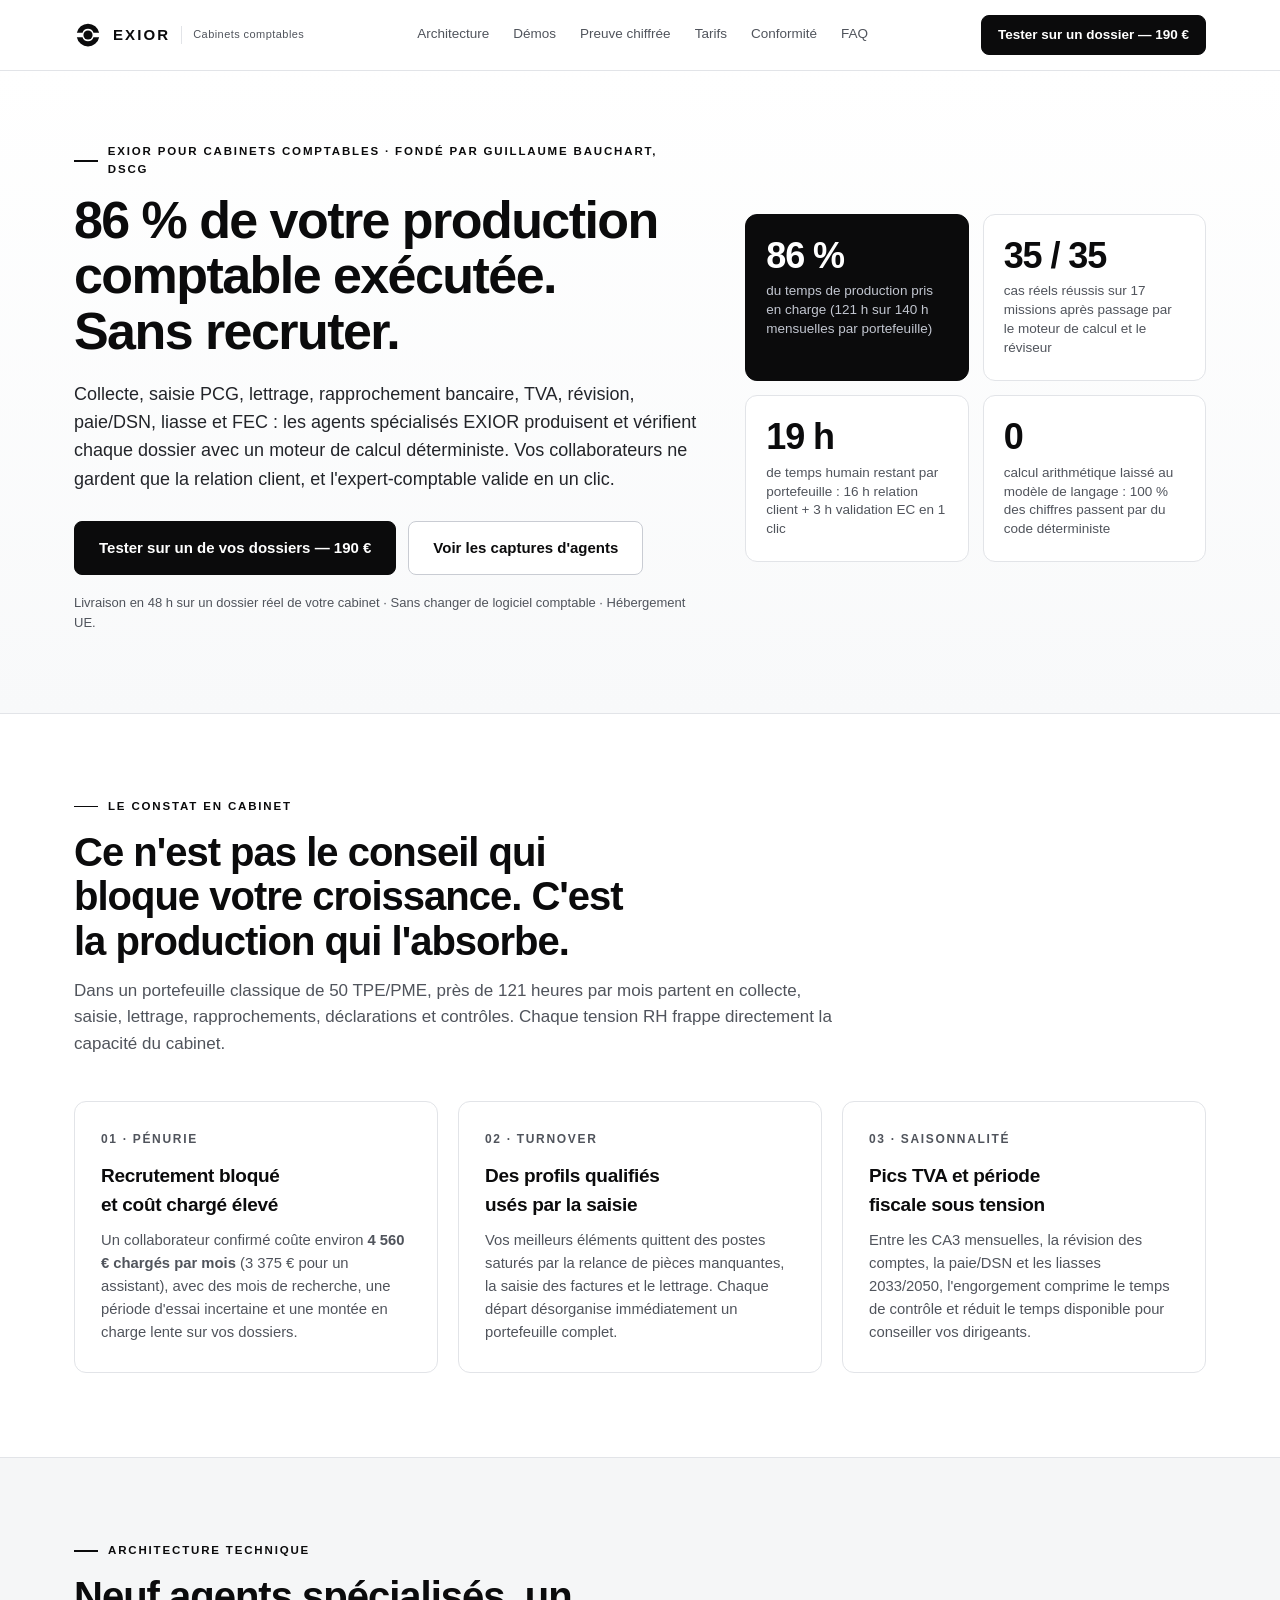
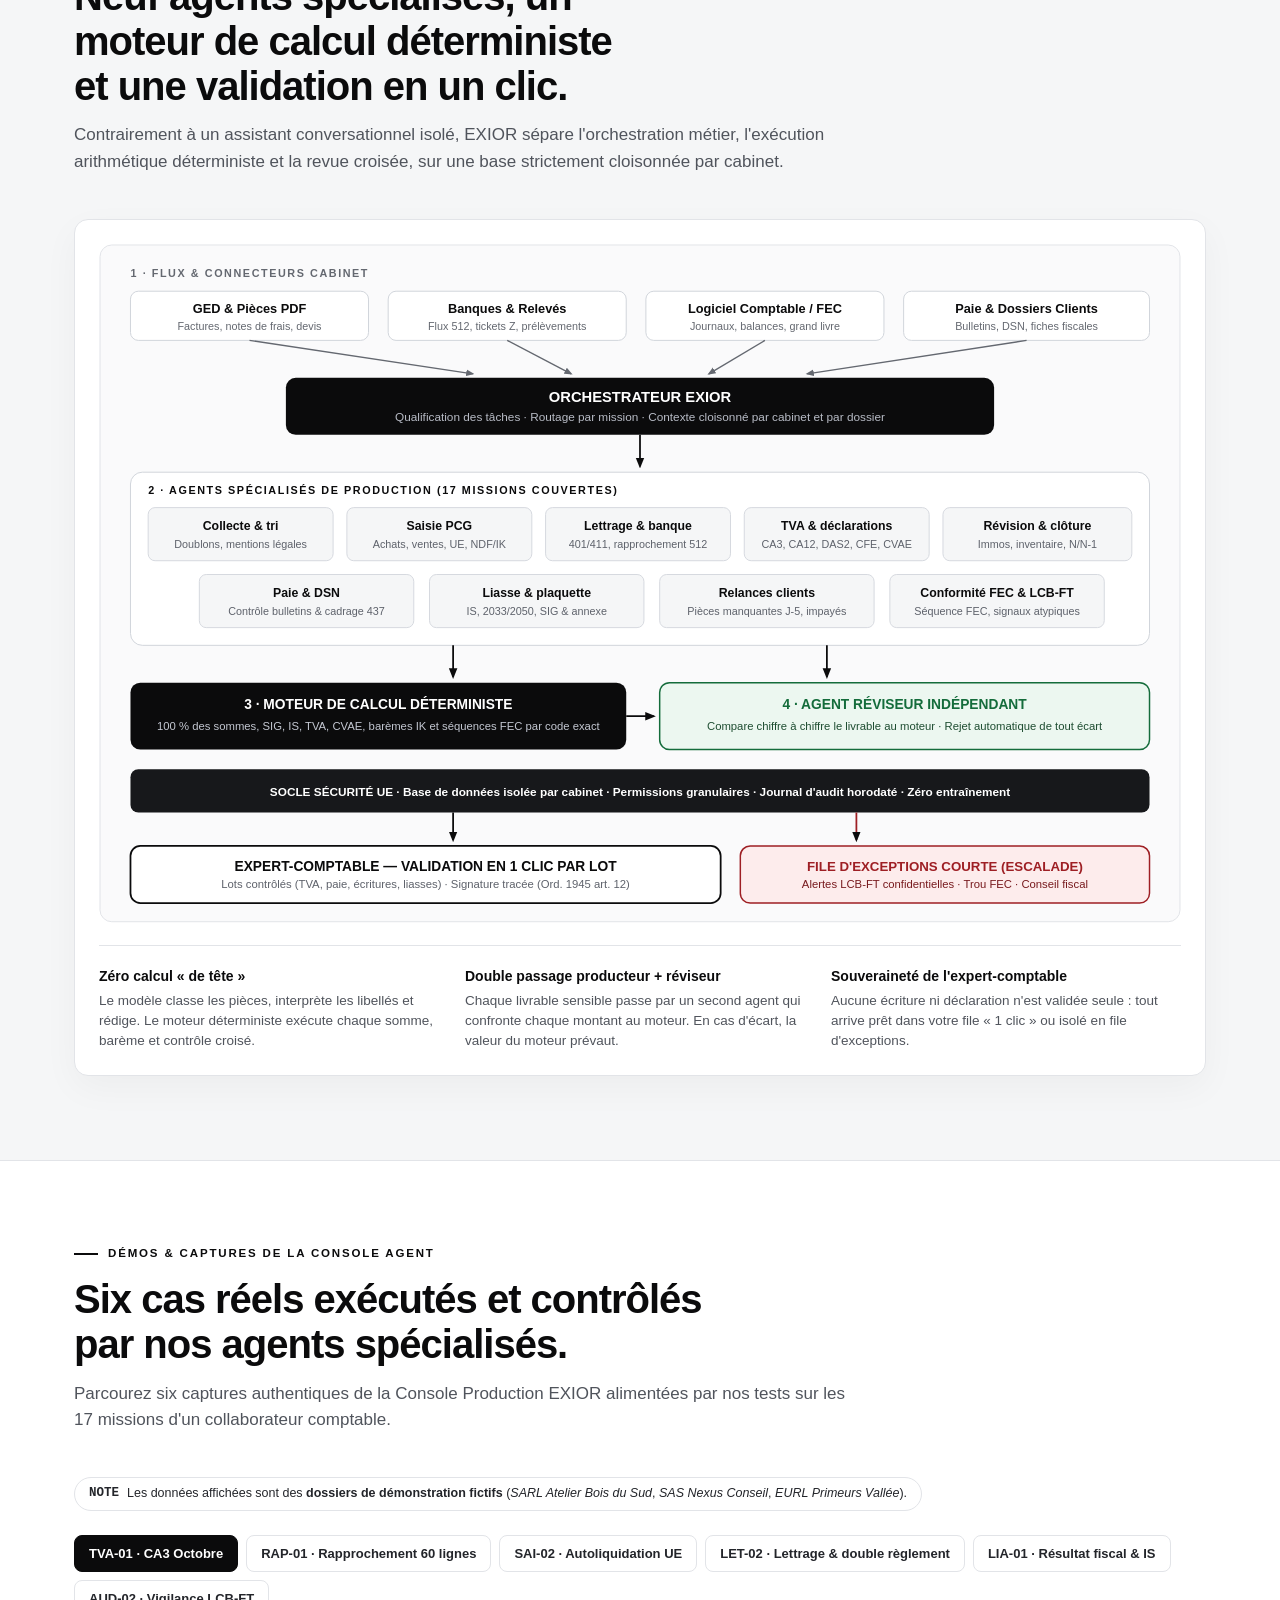
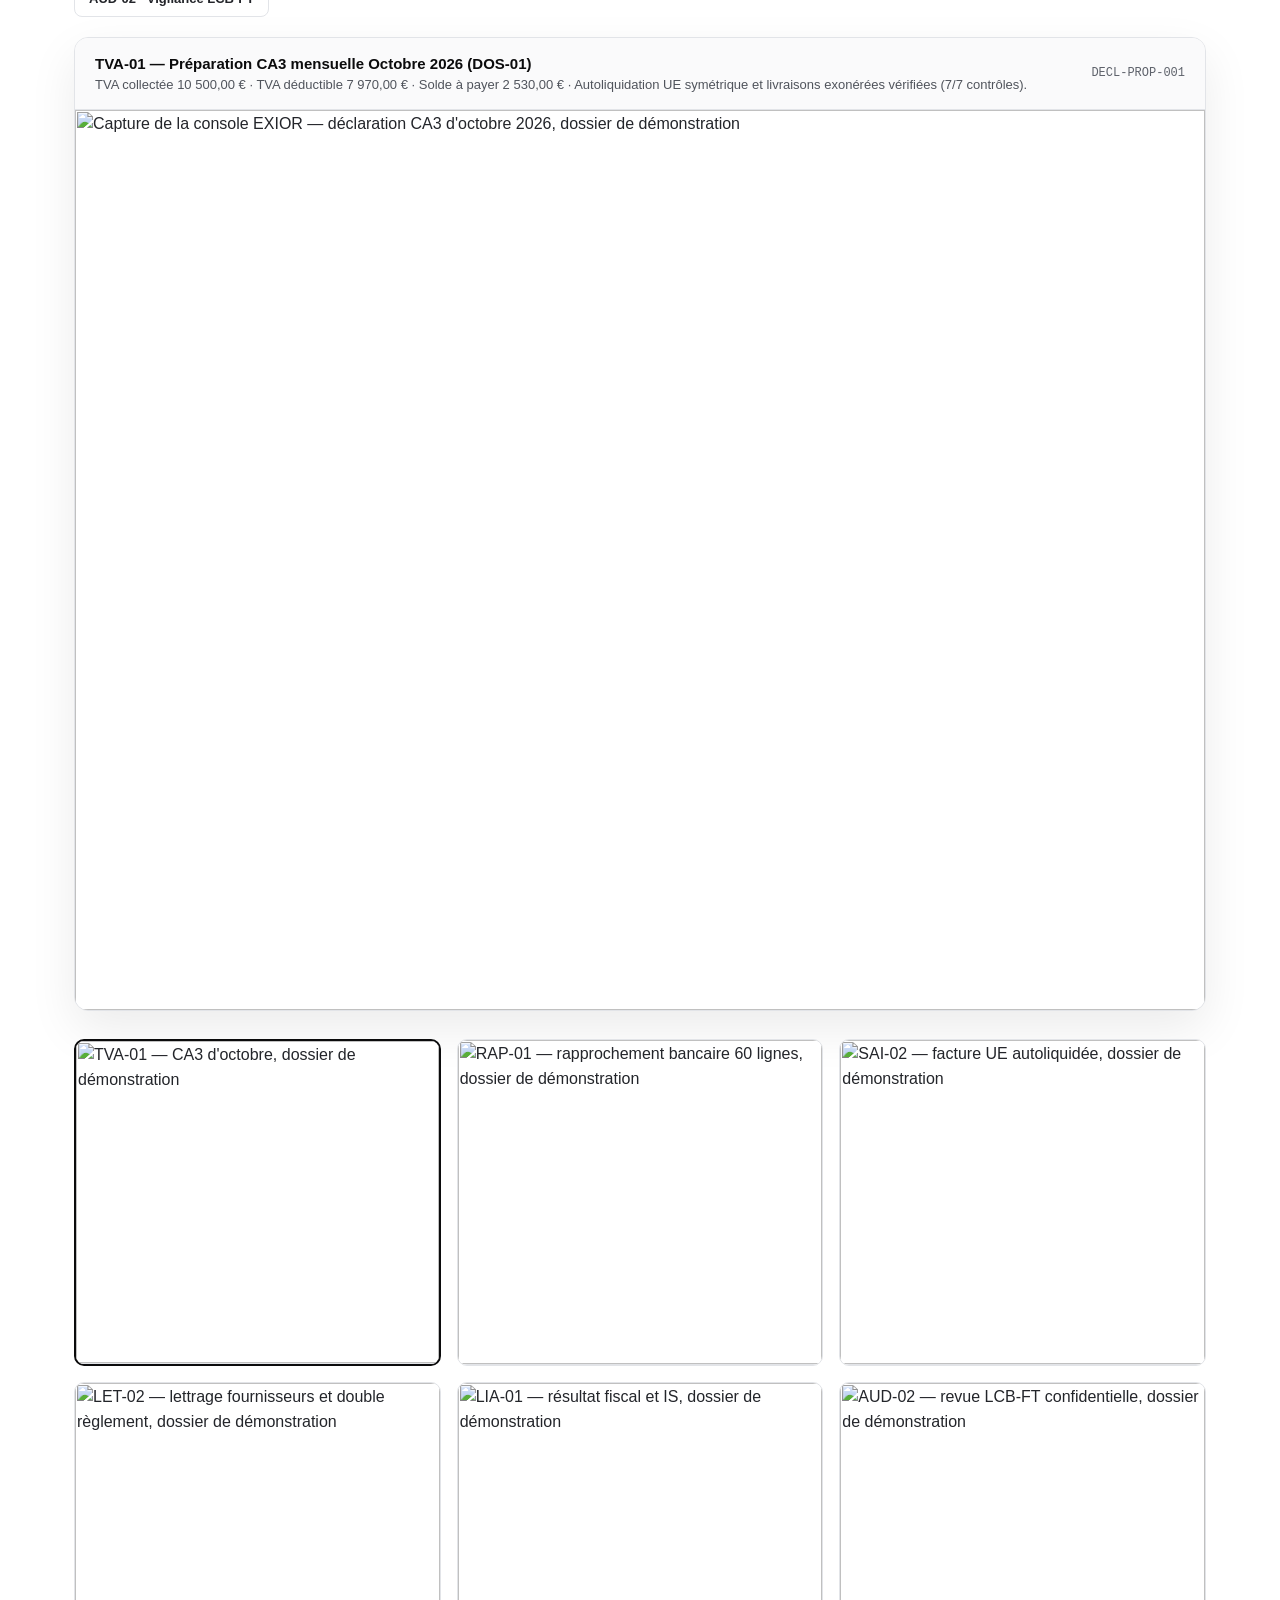
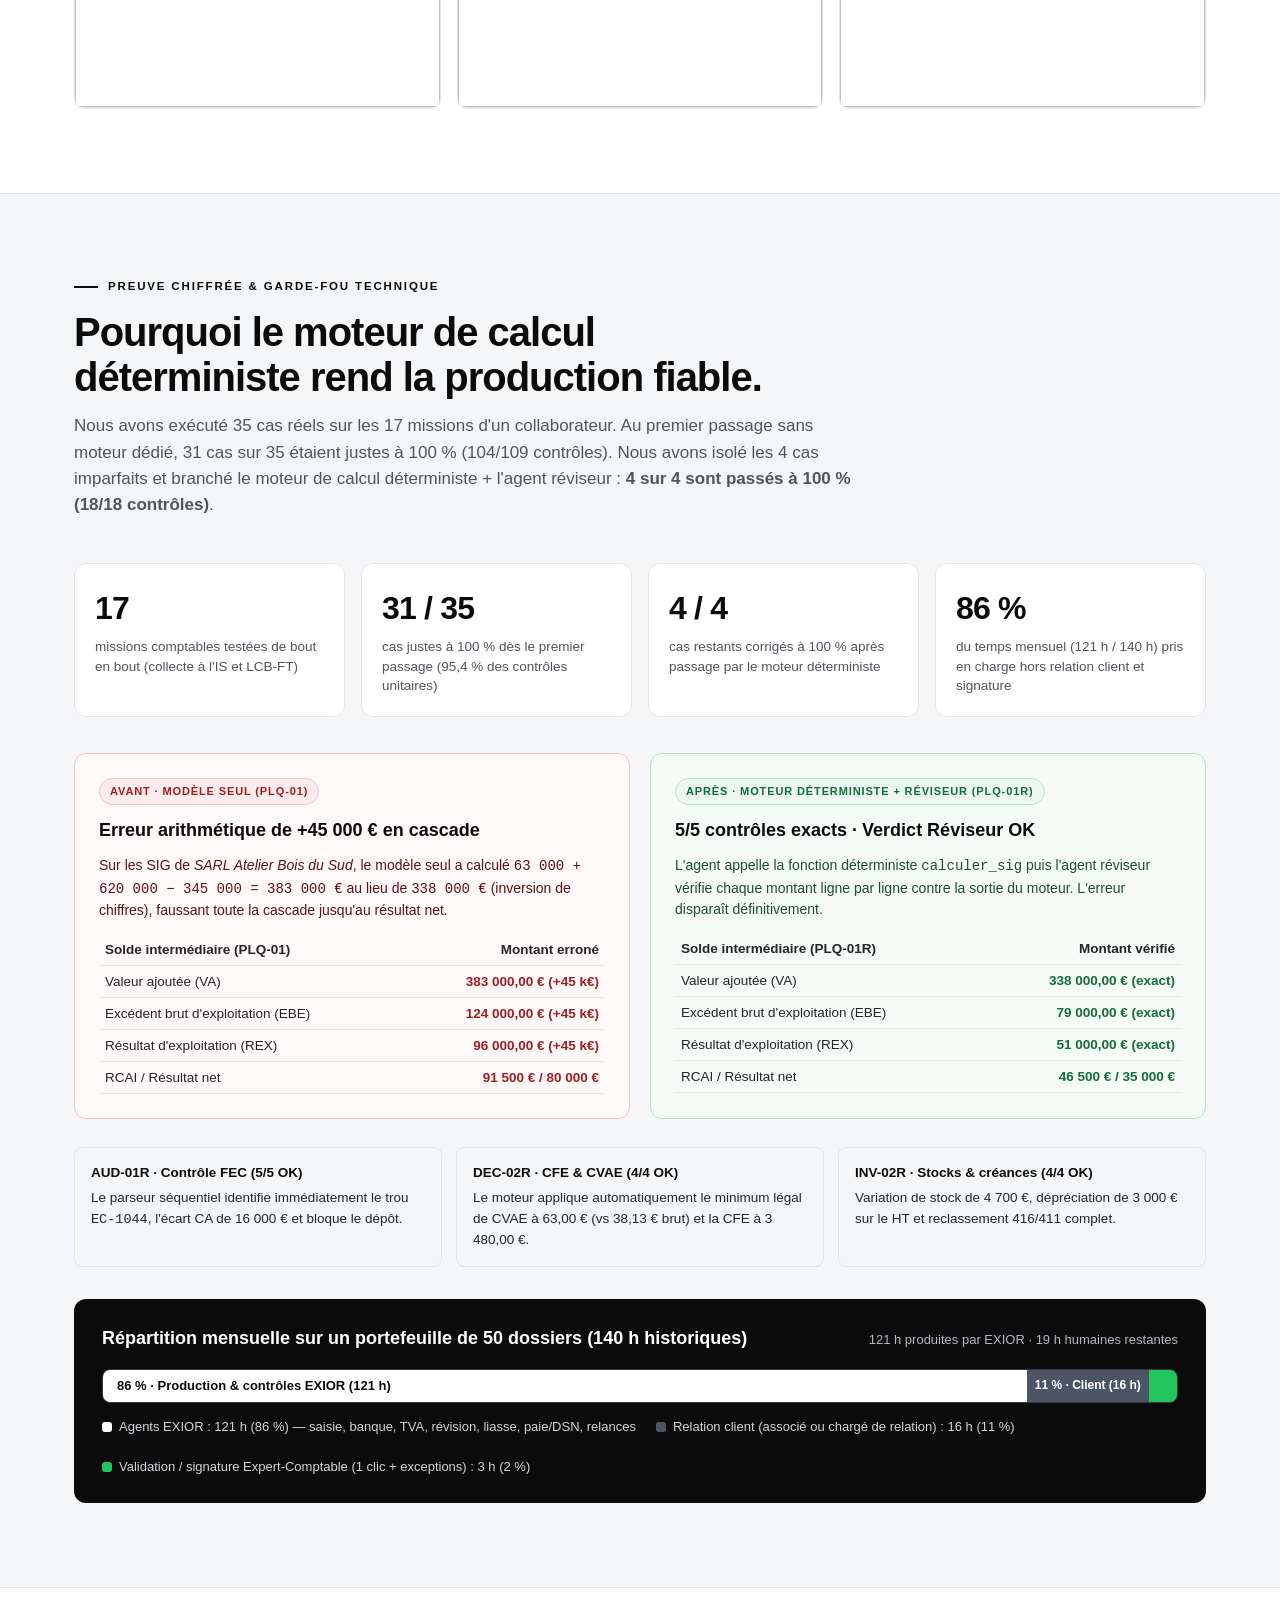
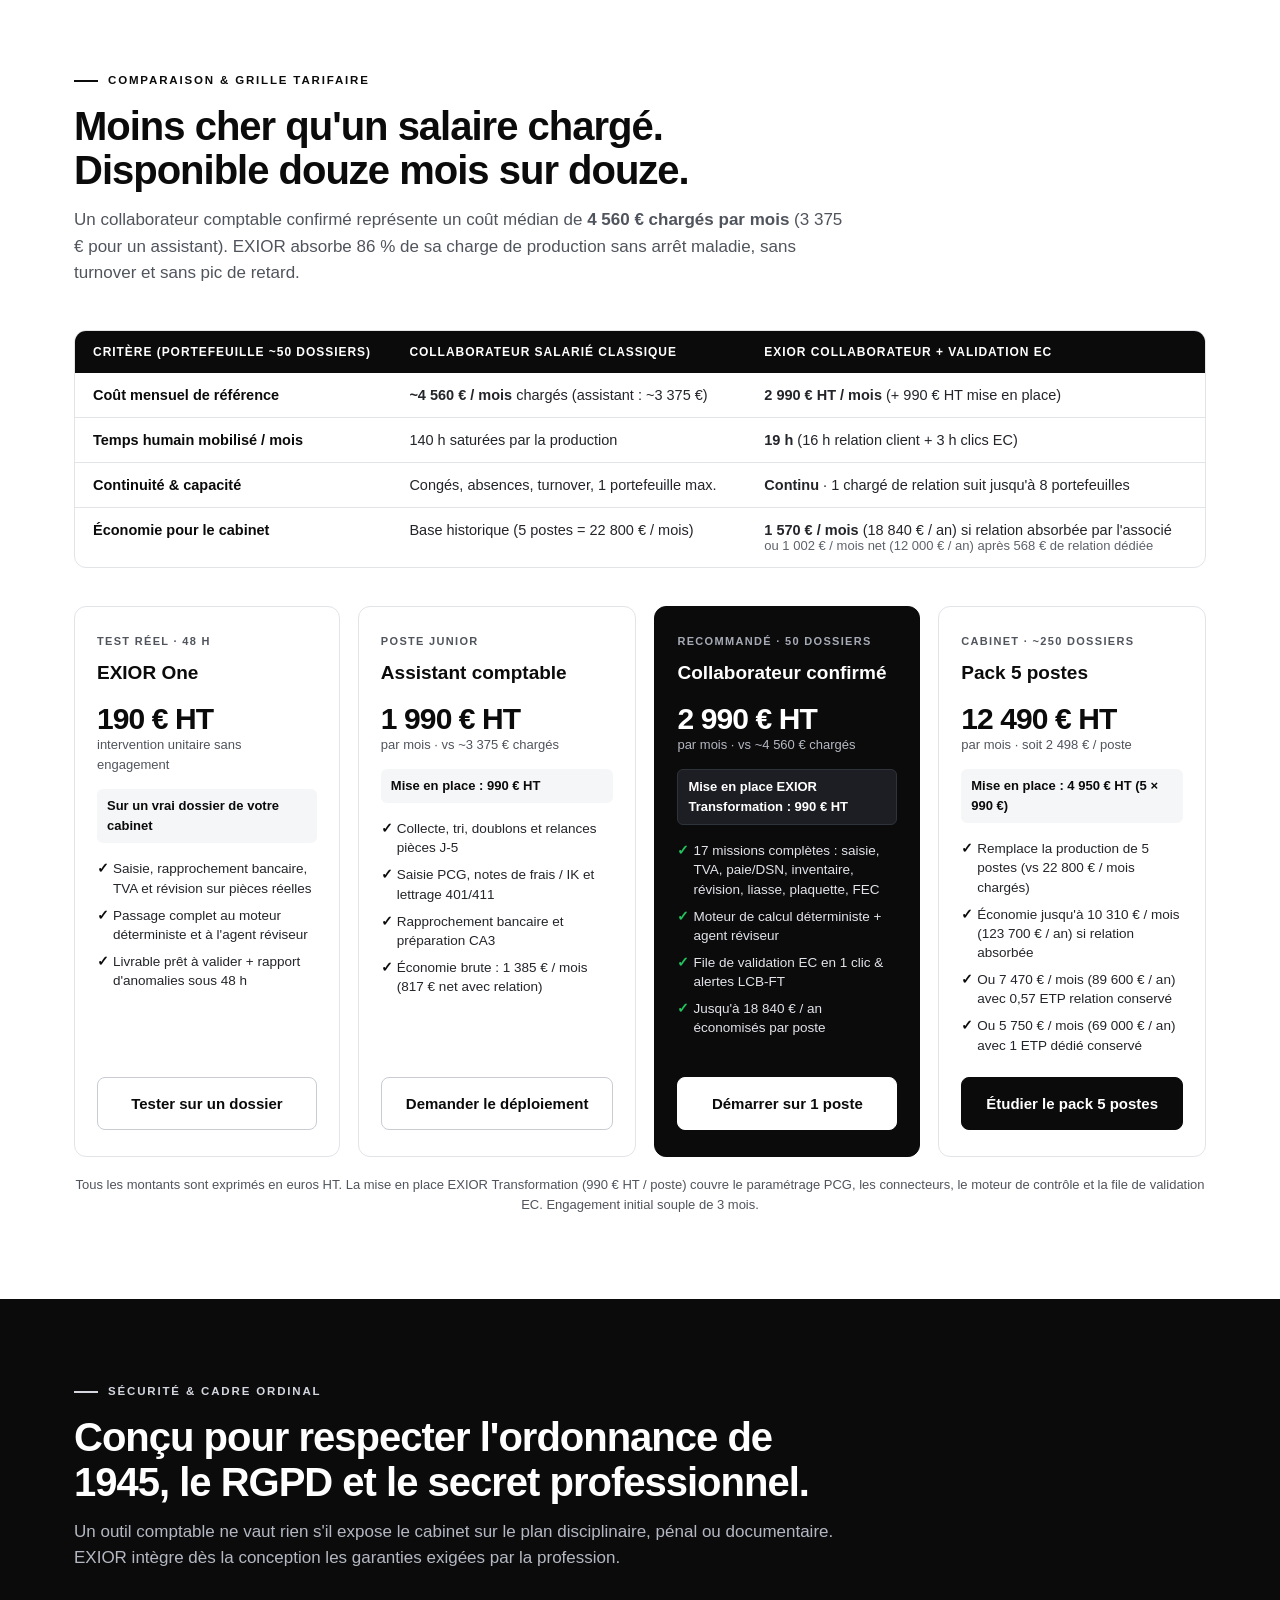
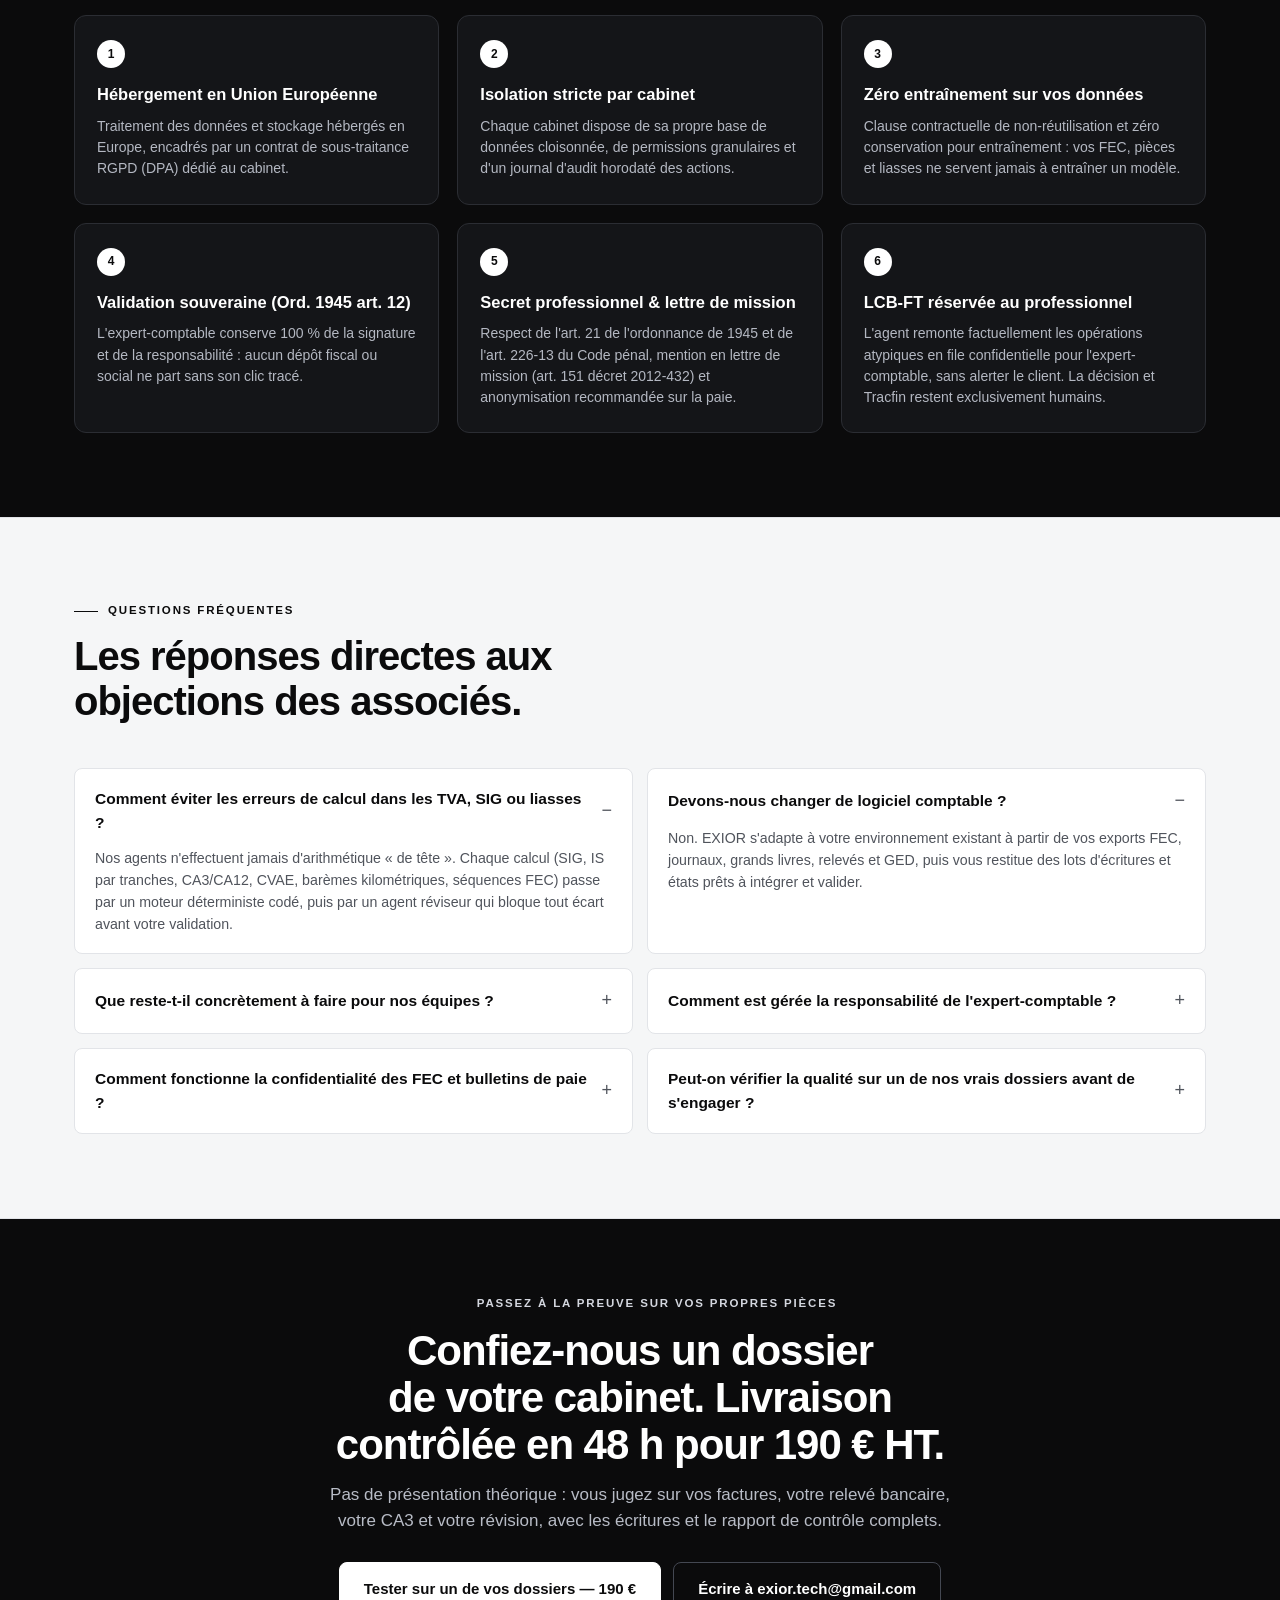
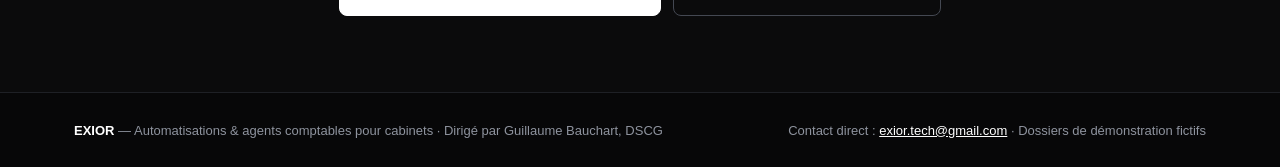
==== index.html @ 81bb8ad1 "Publier la page EXIOR pour cabinets comptables" ====
<script>
    const DEMOS = [
      {
        webp: "assets/demos/demo_tva_01.webp",
        jpg: "assets/demos/demo_tva_01.jpg",
        title: "TVA-01 — Préparation CA3 mensuelle Octobre 2026 (DOS-01)",
        desc: "TVA collectée 10 500,00 € · TVA déductible 7 970,00 € · Solde à payer 2 530,00 € · Autoliquidation UE symétrique et livraisons exonérées vérifiées (7/7 contrôles).",
        badge: "DECL-PROP-001",
        alt: "Capture de la console EXIOR — déclaration CA3 d'octobre 2026, dossier de démonstration"
      },
      {
        webp: "assets/demos/demo_rap_01.webp",
        jpg: "assets/demos/demo_rap_01.jpg",
        title: "RAP-01 — Rapprochement relevé 60 lignes vs journal 512 (DOS-01)",
        desc: "54 lignes lettrées automatiquement · Écart brut 2 160,80 € démontré · Virement inconnu X991 (+1 250 €), doublon Telecom (−240 €) et écart Rive Gauche (50 €) isolés.",
        badge: "RAP-512-OCT26",
        alt: "Capture de la console EXIOR — rapprochement bancaire de 60 lignes, dossier de démonstration"
      },
      {
        webp: "assets/demos/demo_sai_02.webp",
        jpg: "assets/demos/demo_sai_02.jpg",
        title: "SAI-02 — Facture UE autoliquidée Meta Ireland (DOS-02)",
        desc: "Facture IE-META-2026-771 de 800,00 € HT · Autoliquidation art. 283-2 CGI à 20 % (160,00 €) · Écriture équilibrée 6231 / 445662 / 401META / 445200 à 960,00 €.",
        badge: "EC-PROP-001",
        alt: "Capture de la console EXIOR — saisie d'une facture UE autoliquidée, dossier de démonstration"
      },
      {
        webp: "assets/demos/demo_let_02.webp",
        jpg: "assets/demos/demo_let_02.jpg",
        title: "LET-02 — Lettrage 401 fournisseurs & double règlement (DOS-02)",
        desc: "ALPHA IT soldé (avoir 600 € + virement 3 000 €) · Double paiement TELECOM (240 €) bloqué et reclassé en OD 409100/401011 · Reste dû CABINET JUR 1 200 €.",
        badge: "EC-PROP-001",
        alt: "Capture de la console EXIOR — lettrage fournisseurs et double règlement, dossier de démonstration"
      },
      {
        webp: "assets/demos/demo_lia_01.webp",
        jpg: "assets/demos/demo_lia_01.jpg",
        title: "LIA-01 — Passage résultat fiscal & calcul IS 15 % / 25 % (DOS-02)",
        desc: "Résultat comptable 64 200 € + réintégrations 2 800 € − déficit 5 000 € = 62 000 € · IS 15 % (6 375 €) + 25 % (4 875 €) = 11 250 € · Solde à payer 3 050 €.",
        badge: "DECL-PROP-001",
        alt: "Capture de la console EXIOR — calcul de l'impôt sur les sociétés, dossier de démonstration"
      },
      {
        webp: "assets/demos/demo_aud_02.webp",
        jpg: "assets/demos/demo_aud_02.jpg",
        title: "AUD-02 — Revue confidentielle LCB-FT réservée à l'Expert-Comptable (DOS-03)",
        desc: "Dépôt espèces 9 800 € sans tickets Z et virement 24 500 € sans justificatif isolés en alerte confidentielle ESC-001 · Zéro écriture générée · Règle anti-divulgation respectée.",
        badge: "ESC-001",
        alt: "Capture de la console EXIOR — revue confidentielle LCB-FT, dossier de démonstration"
      }
    ];

    function selectDemo(idx) {
      const d = DEMOS[idx];
      if (!d) return;
      const img = document.getElementById("stageImg");
      const source = document.getElementById("stageSource");
      source.srcset = d.webp;
      img.src = d.jpg;
      img.alt = d.alt;
      document.getElementById("stageTitle").textContent = d.title;
      document.getElementById("stageDesc").textContent = d.desc;
      document.getElementById("stageBadge").textContent = d.badge;

      document.querySelectorAll(".demo-tab").forEach((el, i) => {
        el.classList.toggle("active", i === idx);
        el.setAttribute("aria-selected", i === idx ? "true" : "false");
      });
      document.querySelectorAll(".thumb-card").forEach((el, i) => el.classList.toggle("active", i === idx));
    }

    document.querySelectorAll(".demo-tab, .thumb-card").forEach(el => {
      el.addEventListener("click", () => {
        const idx = parseInt(el.getAttribute("data-demo"), 10);
        selectDemo(idx);
      });
    });
    document.querySelectorAll(".thumb-card").forEach(el => {
      el.setAttribute("tabindex", "0");
      el.setAttribute("role", "button");
      el.addEventListener("keydown", (e) => {
        if (e.key === "Enter" || e.key === " ") {
          e.preventDefault();
          selectDemo(parseInt(el.getAttribute("data-demo"), 10));
        }
      });
    });

    const navLinks = document.getElementById("navLinks");
    const navToggle = document.getElementById("navToggle");
    function setMenu(open) {
      navLinks.classList.toggle("open", open);
      navToggle.setAttribute("aria-expanded", open ? "true" : "false");
      navToggle.setAttribute("aria-label", open ? "Fermer le menu" : "Ouvrir le menu");
    }
    navToggle.addEventListener("click", () => setMenu(!navLinks.classList.contains("open")));
    navLinks.querySelectorAll("a").forEach(a => a.addEventListener("click", () => setMenu(false)));
    document.addEventListener("keydown", (e) => { if (e.key === "Escape") setMenu(false); });
  </script><!DOCTYPE html>
<html lang="fr">
<head>
  <meta charset="UTF-8">
  <meta name="viewport" content="width=device-width, initial-scale=1, viewport-fit=cover">
  <title>EXIOR pour cabinets comptables — 86 % de votre production exécutée</title>
  <meta name="description" content="EXIOR automatise 86 % de la production d'un collaborateur comptable : agents spécialisés, moteur de calcul déterministe, réviseur, et validation en un clic de l'expert-comptable.">
  <meta name="theme-color" content="#0B0B0C">
  <meta name="robots" content="index,follow">
  <meta name="author" content="EXIOR">
  <link rel="canonical" href="https://falcone747.github.io/cabinets/">
  <link rel="icon" href="assets/favicon.svg" type="image/svg+xml">
  <link rel="icon" href="assets/favicon-32.png" type="image/png" sizes="32x32">
  <link rel="apple-touch-icon" href="assets/apple-touch.png">
  <meta property="og:type" content="website">
  <meta property="og:locale" content="fr_FR">
  <meta property="og:site_name" content="EXIOR">
  <meta property="og:title" content="EXIOR pour cabinets comptables — 86 % de votre production exécutée">
  <meta property="og:description" content="Agents spécialisés, moteur de calcul déterministe et validation en un clic de l'expert-comptable. Sans recruter, sans changer de logiciel.">
  <meta property="og:url" content="https://falcone747.github.io/cabinets/">
  <meta property="og:image" content="https://falcone747.github.io/cabinets/assets/og.jpg">
  <meta property="og:image:width" content="1200">
  <meta property="og:image:height" content="630">
  <meta property="og:image:alt" content="EXIOR — 86 % de votre production comptable exécutée. Sans recruter.">
  <meta name="twitter:card" content="summary_large_image">
  <meta name="twitter:title" content="EXIOR pour cabinets comptables — 86 % de votre production exécutée">
  <meta name="twitter:description" content="Agents spécialisés, moteur de calcul déterministe et validation en un clic de l'expert-comptable.">
  <meta name="twitter:image" content="https://falcone747.github.io/cabinets/assets/og.jpg">
  <link rel="preload" as="font" type="font/woff2" href="assets/fonts/Inter-700.woff2" crossorigin>
  <link rel="preload" as="font" type="font/woff2" href="assets/fonts/Inter-400.woff2" crossorigin>
  <link rel="preload" as="image" type="image/webp" href="assets/demos/demo_tva_01.webp">
  <link rel="stylesheet" href="styles.css">
  <script type="application/ld+json">
  {
    "@context": "https://schema.org",
    "@type": "ProfessionalService",
    "name": "EXIOR",
    "description": "Agents spécialisés pour la production comptable des cabinets. 86 % du temps de production pris en charge, validation en un clic par l'expert-comptable.",
    "url": "https://falcone747.github.io/cabinets/",
    "email": "exior.tech@gmail.com",
    "founder": { "@type": "Person", "name": "Guillaume Bauchart" },
    "areaServed": "FR",
    "image": "https://falcone747.github.io/cabinets/assets/og.jpg"
  }
  </script>
</head>
<body id="top">

  <a class="skip-link" href="#contenu">Aller au contenu</a>

  <!-- NAVBAR -->
  <header class="nav-wrap">
    <div class="container nav">
      <a href="#top" class="brand" aria-label="EXIOR — accueil">
        <svg viewBox="0 0 64 64" fill="none" aria-hidden="true">
          <path d="M32 6A26 26 0 0 1 57.5 27H44.5A13 13 0 0 0 19.5 27H6.5A26 26 0 0 1 32 6Z" fill="#0B0B0C"/>
          <path d="M32 58A26 26 0 0 1 6.5 37H19.5A13 13 0 0 0 44.5 37H57.5A26 26 0 0 1 32 58Z" fill="#0B0B0C"/>
          <circle cx="32" cy="32" r="10.5" fill="#0B0B0C"/>
        </svg>

        <span>EXIOR</span>
        <span class="brand-tag">Cabinets comptables</span>
      </a>

      <nav class="nav-links" id="navLinks" aria-label="Sections de la page">
        <a href="#architecture">Architecture</a>
        <a href="#demos">Démos</a>
        <a href="#preuve">Preuve chiffrée</a>
        <a href="#tarifs">Tarifs</a>
        <a href="#conformite">Conformité</a>
        <a href="#faq">FAQ</a>
      </nav>

      <div class="nav-actions">
        <a class="btn btn-primary nav-cta" href="mailto:exior.tech@gmail.com?subject=Test%20EXIOR%20One%20(190%20%E2%82%AC%20HT)%20%E2%80%94%20Cabinet%20comptable&body=Bonjour%20Guillaume%2C%0A%0ANous%20souhaitons%20tester%20EXIOR%20One%20(190%20%E2%82%AC%20HT)%20sur%20un%20de%20nos%20dossiers.%0A%0ACabinet%20%3A%20%0ALogiciel%20comptable%20%3A%20%0ANombre%20de%20postes%20%3A%20">
          Tester sur un dossier — 190 €
        </a>
        <button class="nav-toggle" type="button" id="navToggle" aria-label="Ouvrir le menu" aria-controls="navLinks" aria-expanded="false">Menu</button>
      </div>
    </div>
  </header>

  <!-- 1. HERO -->
  <main id="contenu">
  <section class="hero">
    <div class="container hero-grid">
      <div>
        <div class="eyebrow">EXIOR pour cabinets comptables · Fondé par Guillaume Bauchart, DSCG</div>
        <h1>86 % de votre production comptable exécutée. Sans recruter.</h1>
        <p class="hero-lead">
          Collecte, saisie PCG, lettrage, rapprochement bancaire, TVA, révision, paie/DSN, liasse et FEC : les agents spécialisés EXIOR produisent et vérifient chaque dossier avec un moteur de calcul déterministe. Vos collaborateurs ne gardent que la relation client, et l'expert-comptable valide en un clic.
        </p>
        <div class="hero-actions">
          <a class="btn btn-primary" href="mailto:exior.tech@gmail.com?subject=Test%20EXIOR%20One%20(190%20%E2%82%AC%20HT)%20%E2%80%94%20Cabinet%20comptable&body=Bonjour%20Guillaume%2C%0A%0ANous%20souhaitons%20tester%20EXIOR%20One%20(190%20%E2%82%AC%20HT)%20sur%20un%20de%20nos%20dossiers.%0A%0ACabinet%20%3A%20%0ALogiciel%20comptable%20%3A%20%0ANombre%20de%20postes%20%3A%20">
            Tester sur un de vos dossiers — 190 €
          </a>
          <a class="btn btn-outline" href="#demos">Voir les captures d'agents</a>
        </div>
        <p class="hero-subnote">
          Livraison en 48 h sur un dossier réel de votre cabinet · Sans changer de logiciel comptable · Hébergement UE.
        </p>
      </div>

      <div class="hero-metrics">
        <div class="metric-card dark">
          <div class="metric-val">86 %</div>
          <div class="metric-lbl">du temps de production pris en charge (121 h sur 140 h mensuelles par portefeuille)</div>
        </div>
        <div class="metric-card">
          <div class="metric-val">35 / 35</div>
          <div class="metric-lbl">cas réels réussis sur 17 missions après passage par le moteur de calcul et le réviseur</div>
        </div>
        <div class="metric-card">
          <div class="metric-val">19 h</div>
          <div class="metric-lbl">de temps humain restant par portefeuille : 16 h relation client + 3 h validation EC en 1 clic</div>
        </div>
        <div class="metric-card">
          <div class="metric-val">0</div>
          <div class="metric-lbl">calcul arithmétique laissé au modèle de langage : 100 % des chiffres passent par du code déterministe</div>
        </div>
      </div>
    </div>
  </section>

  <!-- 2. LE PROBLEME -->
  <section id="probleme">
    <div class="container">
      <div class="sec-head">
        <div class="eyebrow">Le constat en cabinet</div>
        <h2>Ce n'est pas le conseil qui bloque votre croissance. C'est la production qui l'absorbe.</h2>
        <p>
          Dans un portefeuille classique de 50 TPE/PME, près de 121 heures par mois partent en collecte, saisie, lettrage, rapprochements, déclarations et contrôles. Chaque tension RH frappe directement la capacité du cabinet.
        </p>
      </div>

      <div class="cards-3">
        <article class="card">
          <div class="card-num">01 · PÉNURIE</div>
          <h3>Recrutement bloqué et coût chargé élevé</h3>
          <p>
            Un collaborateur confirmé coûte environ <strong>4 560 € chargés par mois</strong> (3 375 € pour un assistant), avec des mois de recherche, une période d'essai incertaine et une montée en charge lente sur vos dossiers.
          </p>
        </article>

        <article class="card">
          <div class="card-num">02 · TURNOVER</div>
          <h3>Des profils qualifiés usés par la saisie</h3>
          <p>
            Vos meilleurs éléments quittent des postes saturés par la relance de pièces manquantes, la saisie des factures et le lettrage. Chaque départ désorganise immédiatement un portefeuille complet.
          </p>
        </article>

        <article class="card">
          <div class="card-num">03 · SAISONNALITÉ</div>
          <h3>Pics TVA et période fiscale sous tension</h3>
          <p>
            Entre les CA3 mensuelles, la révision des comptes, la paie/DSN et les liasses 2033/2050, l'engorgement comprime le temps de contrôle et réduit le temps disponible pour conseiller vos dirigeants.
          </p>
        </article>
      </div>
    </div>
  </section>

  <!-- 3. ARCHITECTURE -->
  <section id="architecture" class="alt-sec">
    <div class="container">
      <div class="sec-head">
        <div class="eyebrow">Architecture technique</div>
        <h2>Neuf agents spécialisés, un moteur de calcul déterministe et une validation en un clic.</h2>
        <p>
          Contrairement à un assistant conversationnel isolé, EXIOR sépare l'orchestration métier, l'exécution arithmétique déterministe et la revue croisée, sur une base strictement cloisonnée par cabinet.
        </p>
      </div>

      <div class="arch-frame">
        <svg class="arch-svg" viewBox="0 0 1100 690" xmlns="http://www.w3.org/2000/svg" role="img" aria-label="Schéma d'architecture EXIOR pour cabinets comptables">
          <defs>
            <marker id="arrowDark" viewBox="0 0 10 10" refX="8" refY="5" markerWidth="6" markerHeight="6" orient="auto-start-reverse">
              <path d="M 0 1 L 10 5 L 0 9 z" fill="#0B0B0C"/>
            </marker>
            <marker id="arrowMute" viewBox="0 0 10 10" refX="8" refY="5" markerWidth="6" markerHeight="6" orient="auto-start-reverse">
              <path d="M 0 1 L 10 5 L 0 9 z" fill="#646870"/>
            </marker>
          </defs>

          <!-- Background Frame -->
          <rect x="1" y="1" width="1098" height="688" rx="12" fill="#FAFAFB" stroke="#E2E4E8"/>

          <!-- LAYER 1: SOURCES -->
          <text x="32" y="34" font-size="11" font-weight="700" letter-spacing="1.6" fill="#646870">1 · FLUX &amp; CONNECTEURS CABINET</text>
          <g>
            <rect x="32" y="48" width="242" height="50" rx="8" fill="#FFFFFF" stroke="#D1D5DB"/>
            <text x="153" y="70" text-anchor="middle" font-size="13" font-weight="700" fill="#0B0B0C">GED &amp; Pièces PDF</text>
            <text x="153" y="87" text-anchor="middle" font-size="11" fill="#646870">Factures, notes de frais, devis</text>

            <rect x="294" y="48" width="242" height="50" rx="8" fill="#FFFFFF" stroke="#D1D5DB"/>
            <text x="415" y="70" text-anchor="middle" font-size="13" font-weight="700" fill="#0B0B0C">Banques &amp; Relevés</text>
            <text x="415" y="87" text-anchor="middle" font-size="11" fill="#646870">Flux 512, tickets Z, prélèvements</text>

            <rect x="556" y="48" width="242" height="50" rx="8" fill="#FFFFFF" stroke="#D1D5DB"/>
            <text x="677" y="70" text-anchor="middle" font-size="13" font-weight="700" fill="#0B0B0C">Logiciel Comptable / FEC</text>
            <text x="677" y="87" text-anchor="middle" font-size="11" fill="#646870">Journaux, balances, grand livre</text>

            <rect x="818" y="48" width="250" height="50" rx="8" fill="#FFFFFF" stroke="#D1D5DB"/>
            <text x="943" y="70" text-anchor="middle" font-size="13" font-weight="700" fill="#0B0B0C">Paie &amp; Dossiers Clients</text>
            <text x="943" y="87" text-anchor="middle" font-size="11" fill="#646870">Bulletins, DSN, fiches fiscales</text>
          </g>

          <!-- Arrows Layer 1 -> 2 -->
          <line x1="153" y1="98" x2="380" y2="132" stroke="#646870" stroke-width="1.4" marker-end="url(#arrowMute)"/>
          <line x1="415" y1="98" x2="480" y2="132" stroke="#646870" stroke-width="1.4" marker-end="url(#arrowMute)"/>
          <line x1="677" y1="98" x2="620" y2="132" stroke="#646870" stroke-width="1.4" marker-end="url(#arrowMute)"/>
          <line x1="943" y1="98" x2="720" y2="132" stroke="#646870" stroke-width="1.4" marker-end="url(#arrowMute)"/>

          <!-- LAYER 2: ORCHESTRATOR -->
          <rect x="190" y="136" width="720" height="58" rx="10" fill="#0B0B0C"/>
          <text x="550" y="161" text-anchor="middle" font-size="15" font-weight="700" fill="#FFFFFF">ORCHESTRATEUR EXIOR</text>
          <text x="550" y="180" text-anchor="middle" font-size="12" fill="#B8BCC6">Qualification des tâches · Routage par mission · Contexte cloisonné par cabinet et par dossier</text>

          <!-- Arrow Layer 2 -> 3 -->
          <line x1="550" y1="194" x2="550" y2="226" stroke="#0B0B0C" stroke-width="1.8" marker-end="url(#arrowDark)"/>

          <!-- LAYER 3: 9 SPECIALIZED AGENTS -->
          <rect x="32" y="232" width="1036" height="176" rx="12" fill="#FFFFFF" stroke="#D1D5DB"/>
          <text x="50" y="254" font-size="11" font-weight="700" letter-spacing="1.6" fill="#0B0B0C">2 · AGENTS SPÉCIALISÉS DE PRODUCTION (17 MISSIONS COUVERTES)</text>

          <!-- Row 1 (5 agents) -->
          <g>
            <rect x="50" y="268" width="188" height="54" rx="7" fill="#F5F6F7" stroke="#D6D9DF"/>
            <text x="144" y="291" text-anchor="middle" font-size="12.5" font-weight="700" fill="#0B0B0C">Collecte &amp; tri</text>
            <text x="144" y="309" text-anchor="middle" font-size="11" fill="#5E626B">Doublons, mentions légales</text>

            <rect x="252" y="268" width="188" height="54" rx="7" fill="#F5F6F7" stroke="#D6D9DF"/>
            <text x="346" y="291" text-anchor="middle" font-size="12.5" font-weight="700" fill="#0B0B0C">Saisie PCG</text>
            <text x="346" y="309" text-anchor="middle" font-size="11" fill="#5E626B">Achats, ventes, UE, NDF/IK</text>

            <rect x="454" y="268" width="188" height="54" rx="7" fill="#F5F6F7" stroke="#D6D9DF"/>
            <text x="548" y="291" text-anchor="middle" font-size="12.5" font-weight="700" fill="#0B0B0C">Lettrage &amp; banque</text>
            <text x="548" y="309" text-anchor="middle" font-size="11" fill="#5E626B">401/411, rapprochement 512</text>

            <rect x="656" y="268" width="188" height="54" rx="7" fill="#F5F6F7" stroke="#D6D9DF"/>
            <text x="750" y="291" text-anchor="middle" font-size="12.5" font-weight="700" fill="#0B0B0C">TVA &amp; déclarations</text>
            <text x="750" y="309" text-anchor="middle" font-size="11" fill="#5E626B">CA3, CA12, DAS2, CFE, CVAE</text>

            <rect x="858" y="268" width="192" height="54" rx="7" fill="#F5F6F7" stroke="#D6D9DF"/>
            <text x="954" y="291" text-anchor="middle" font-size="12.5" font-weight="700" fill="#0B0B0C">Révision &amp; clôture</text>
            <text x="954" y="309" text-anchor="middle" font-size="11" fill="#5E626B">Immos, inventaire, N/N-1</text>
          </g>

          <!-- Row 2 (4 agents) -->
          <g>
            <rect x="102" y="336" width="218" height="54" rx="7" fill="#F5F6F7" stroke="#D6D9DF"/>
            <text x="211" y="359" text-anchor="middle" font-size="12.5" font-weight="700" fill="#0B0B0C">Paie &amp; DSN</text>
            <text x="211" y="377" text-anchor="middle" font-size="11" fill="#5E626B">Contrôle bulletins &amp; cadrage 437</text>

            <rect x="336" y="336" width="218" height="54" rx="7" fill="#F5F6F7" stroke="#D6D9DF"/>
            <text x="445" y="359" text-anchor="middle" font-size="12.5" font-weight="700" fill="#0B0B0C">Liasse &amp; plaquette</text>
            <text x="445" y="377" text-anchor="middle" font-size="11" fill="#5E626B">IS, 2033/2050, SIG &amp; annexe</text>

            <rect x="570" y="336" width="218" height="54" rx="7" fill="#F5F6F7" stroke="#D6D9DF"/>
            <text x="679" y="359" text-anchor="middle" font-size="12.5" font-weight="700" fill="#0B0B0C">Relances clients</text>
            <text x="679" y="377" text-anchor="middle" font-size="11" fill="#5E626B">Pièces manquantes J-5, impayés</text>

            <rect x="804" y="336" width="218" height="54" rx="7" fill="#F5F6F7" stroke="#D6D9DF"/>
            <text x="913" y="359" text-anchor="middle" font-size="12.5" font-weight="700" fill="#0B0B0C">Conformité FEC &amp; LCB-FT</text>
            <text x="913" y="377" text-anchor="middle" font-size="11" fill="#5E626B">Séquence FEC, signaux atypiques</text>
          </g>

          <!-- Arrows Layer 3 -> 4 -->
          <line x1="360" y1="408" x2="360" y2="440" stroke="#0B0B0C" stroke-width="1.8" marker-end="url(#arrowDark)"/>
          <line x1="740" y1="408" x2="740" y2="440" stroke="#0B0B0C" stroke-width="1.8" marker-end="url(#arrowDark)"/>

          <!-- LAYER 4: DETERMINISTIC ENGINE & REVIEWER -->
          <rect x="32" y="446" width="504" height="68" rx="10" fill="#0B0B0C"/>
          <text x="284" y="473" text-anchor="middle" font-size="14" font-weight="700" fill="#FFFFFF">3 · MOTEUR DE CALCUL DÉTERMINISTE</text>
          <text x="284" y="494" text-anchor="middle" font-size="11.5" fill="#C4C8D2">100 % des sommes, SIG, IS, TVA, CVAE, barèmes IK et séquences FEC par code exact</text>

          <line x1="536" y1="480" x2="564" y2="480" stroke="#0B0B0C" stroke-width="1.8" marker-end="url(#arrowDark)"/>

          <rect x="570" y="446" width="498" height="68" rx="10" fill="#ECF7F0" stroke="#146C3B" stroke-width="1.5"/>
          <text x="819" y="473" text-anchor="middle" font-size="14" font-weight="700" fill="#146C3B">4 · AGENT RÉVISEUR INDÉPENDANT</text>
          <text x="819" y="494" text-anchor="middle" font-size="11.5" fill="#1E4D31">Compare chiffre à chiffre le livrable au moteur · Rejet automatique de tout écart</text>

          <!-- LAYER 5: SECURITY & DATA ISOLATION -->
          <rect x="32" y="534" width="1036" height="44" rx="8" fill="#17181B"/>
          <text x="550" y="561" text-anchor="middle" font-size="12" font-weight="600" fill="#FFFFFF">
            SOCLE SÉCURITÉ UE  ·  Base de données isolée par cabinet  ·  Permissions granulaires  ·  Journal d'audit horodaté  ·  Zéro entraînement
          </text>

          <!-- Arrows Layer 5 -> 6 -->
          <line x1="360" y1="578" x2="360" y2="606" stroke="#0B0B0C" stroke-width="1.8" marker-end="url(#arrowDark)"/>
          <line x1="770" y1="578" x2="770" y2="606" stroke="#9E1F24" stroke-width="1.8" marker-end="url(#arrowDark)"/>

          <!-- LAYER 6: EXPERT-COMPTABLE -->
          <rect x="32" y="612" width="600" height="58" rx="10" fill="#FFFFFF" stroke="#0B0B0C" stroke-width="1.8"/>
          <text x="332" y="637" text-anchor="middle" font-size="14" font-weight="700" fill="#0B0B0C">EXPERT-COMPTABLE — VALIDATION EN 1 CLIC PAR LOT</text>
          <text x="332" y="655" text-anchor="middle" font-size="11.5" fill="#5E626B">Lots contrôlés (TVA, paie, écritures, liasses) · Signature tracée (Ord. 1945 art. 12)</text>

          <rect x="652" y="612" width="416" height="58" rx="10" fill="#FDECEC" stroke="#9E1F24" stroke-width="1.5"/>
          <text x="860" y="637" text-anchor="middle" font-size="13.5" font-weight="700" fill="#9E1F24">FILE D'EXCEPTIONS COURTE (ESCALADE)</text>
          <text x="860" y="655" text-anchor="middle" font-size="11.5" fill="#781A1E">Alertes LCB-FT confidentielles · Trou FEC · Conseil fiscal</text>
        </svg>

        <div class="arch-mobile-flow" aria-label="Architecture EXIOR vue mobile">
          <div class="am-box">
            <div class="am-lbl">1 · Flux &amp; connecteurs cabinet</div>
            <div class="am-title">GED, Banques, FEC / Logiciel, Paie &amp; DSN</div>
          </div>
          <div class="am-arrow">↓</div>
          <div class="am-box dark">
            <div class="am-lbl">2 · Orchestration</div>
            <div class="am-title">Orchestrateur EXIOR</div>
            <div class="am-sub">Routage par mission · Contexte cloisonné par cabinet et dossier</div>
          </div>
          <div class="am-arrow">↓</div>
          <div class="am-box">
            <div class="am-lbl">3 · Neuf agents spécialisés</div>
            <div class="am-agents">
              <div class="am-agent">Collecte &amp; tri</div>
              <div class="am-agent">Saisie PCG</div>
              <div class="am-agent">Lettrage &amp; banque</div>
              <div class="am-agent">TVA &amp; déclarations</div>
              <div class="am-agent">Révision &amp; clôture</div>
              <div class="am-agent">Paie &amp; DSN</div>
              <div class="am-agent">Liasse &amp; plaquette</div>
              <div class="am-agent">Relances clients</div>
              <div class="am-agent" style="grid-column:1/-1;">Conformité FEC &amp; vigilance LCB-FT</div>
            </div>
          </div>
          <div class="am-arrow">↓</div>
          <div class="am-box dark">
            <div class="am-lbl">4 · Calcul exact</div>
            <div class="am-title">Moteur de calcul déterministe</div>
            <div class="am-sub">100 % des sommes, SIG, IS, TVA, CVAE et FEC par code</div>
          </div>
          <div class="am-arrow">↓</div>
          <div class="am-box ok">
            <div class="am-lbl">5 · Contrôle croisé</div>
            <div class="am-title">Agent réviseur indépendant</div>
            <div class="am-sub">Vérification chiffre à chiffre contre le moteur</div>
          </div>
          <div class="am-box dark">
            <div class="am-title">Socle sécurité UE</div>
            <div class="am-sub">Base isolée par cabinet · Permissions · Journal d'audit · Zéro entraînement</div>
          </div>
          <div class="am-arrow">↓</div>
          <div class="am-box" style="border:1.5px solid #0B0B0C;background:#FFFFFF;">
            <div class="am-title">Expert-comptable : Validation 1 clic par lot</div>
            <div class="am-sub">Lots conformes prêts à signer (Ord. 1945 art. 12)</div>
          </div>
          <div class="am-box alert">
            <div class="am-title">File d'exceptions courte</div>
            <div class="am-sub">Alertes LCB-FT confidentielles · Trou FEC · Conseil fiscal</div>
          </div>
        </div>

        <div class="arch-legend">
          <div class="arch-legend-item">
            <h4>Zéro calcul « de tête »</h4>
            <p>Le modèle classe les pièces, interprète les libellés et rédige. Le moteur déterministe exécute chaque somme, barème et contrôle croisé.</p>
          </div>
          <div class="arch-legend-item">
            <h4>Double passage producteur + réviseur</h4>
            <p>Chaque livrable sensible passe par un second agent qui confronte chaque montant au moteur. En cas d'écart, la valeur du moteur prévaut.</p>
          </div>
          <div class="arch-legend-item">
            <h4>Souveraineté de l'expert-comptable</h4>
            <p>Aucune écriture ni déclaration n'est validée seule : tout arrive prêt dans votre file « 1 clic » ou isolé en file d'exceptions.</p>
          </div>
        </div>
      </div>
    </div>
  </section>

  <!-- 4. DEMOS REELLES -->
  <section id="demos">
    <div class="container">
      <div class="sec-head">
        <div class="eyebrow">Démos &amp; captures de la console agent</div>
        <h2>Six cas réels exécutés et contrôlés par nos agents spécialisés.</h2>
        <p>
          Parcourez six captures authentiques de la Console Production EXIOR alimentées par nos tests sur les 17 missions d'un collaborateur comptable.
        </p>
      </div>

      <div class="demo-disclaimer">
        <span class="mono" style="font-weight:700;">NOTE</span>
        <span>Les données affichées sont des <strong>dossiers de démonstration fictifs</strong> (<em>SARL Atelier Bois du Sud</em>, <em>SAS Nexus Conseil</em>, <em>EURL Primeurs Vallée</em>).</span>
      </div>

      <div class="demo-tabs" role="tablist" aria-label="Sélecteur de cas de démonstration">
        <button class="demo-tab active" role="tab" aria-selected="true" data-demo="0" type="button">TVA-01 · CA3 Octobre</button>
        <button class="demo-tab" role="tab" aria-selected="false" data-demo="1" type="button">RAP-01 · Rapprochement 60 lignes</button>
        <button class="demo-tab" role="tab" aria-selected="false" data-demo="2" type="button">SAI-02 · Autoliquidation UE</button>
        <button class="demo-tab" role="tab" aria-selected="false" data-demo="3" type="button">LET-02 · Lettrage &amp; double règlement</button>
        <button class="demo-tab" role="tab" aria-selected="false" data-demo="4" type="button">LIA-01 · Résultat fiscal &amp; IS</button>
        <button class="demo-tab" role="tab" aria-selected="false" data-demo="5" type="button">AUD-02 · Vigilance LCB-FT</button>
      </div>

      <div class="demo-stage">
        <div class="demo-stage-bar">
          <div>
            <div class="demo-stage-title" id="stageTitle">TVA-01 — Préparation CA3 mensuelle Octobre 2026 (DOS-01)</div>
            <div class="demo-stage-meta" id="stageDesc">TVA collectée 10 500,00 € · TVA déductible 7 970,00 € · Solde à payer 2 530,00 € · Autoliquidation UE symétrique et livraisons exonérées vérifiées (7/7 contrôles).</div>
          </div>
          <span class="mono" style="font-size:12px;color:#5E626B;" id="stageBadge">DECL-PROP-001</span>
        </div>
        <picture>
          <source id="stageSource" type="image/webp" srcset="assets/demos/demo_tva_01.webp">
          <img id="stageImg" src="assets/demos/demo_tva_01.jpg" width="1600" height="1071" alt="Capture de la console EXIOR — déclaration CA3 d'octobre 2026, dossier de démonstration" fetchpriority="high">
        </picture>
      </div>

      <div class="demo-grid-thumbs">
        <div class="thumb-card active" data-demo="0">
          <picture>
            <source type="image/webp" srcset="assets/demos/demo_tva_01_thumb.webp">
            <img src="assets/demos/demo_tva_01_thumb.jpg" width="800" height="536" alt="TVA-01 — CA3 d'octobre, dossier de démonstration" loading="lazy">
          </picture>
          <div class="thumb-body">
            <div class="thumb-code">TVA-01 · DOS-01</div>
            <div class="thumb-title">CA3 d'octobre : 2 530 € à payer, autoliquidation et UE vérifiées</div>
          </div>
        </div>
        <div class="thumb-card" data-demo="1">
          <picture>
            <source type="image/webp" srcset="assets/demos/demo_rap_01_thumb.webp">
            <img src="assets/demos/demo_rap_01_thumb.jpg" width="800" height="536" alt="RAP-01 — rapprochement bancaire 60 lignes, dossier de démonstration" loading="lazy">
          </picture>
          <div class="thumb-body">
            <div class="thumb-code">RAP-01 · DOS-01</div>
            <div class="thumb-title">Rapprochement 60 lignes vs 512 : écart 2 160,80 € isolé à l'euro près</div>
          </div>
        </div>
        <div class="thumb-card" data-demo="2">
          <picture>
            <source type="image/webp" srcset="assets/demos/demo_sai_02_thumb.webp">
            <img src="assets/demos/demo_sai_02_thumb.jpg" width="800" height="536" alt="SAI-02 — facture UE autoliquidée, dossier de démonstration" loading="lazy">
          </picture>
          <div class="thumb-body">
            <div class="thumb-code">SAI-02 · DOS-02</div>
            <div class="thumb-title">Facture UE Meta Ireland : autoliquidation 20 % équilibrée (960 €)</div>
          </div>
        </div>
        <div class="thumb-card" data-demo="3">
          <picture>
            <source type="image/webp" srcset="assets/demos/demo_let_02_thumb.webp">
            <img src="assets/demos/demo_let_02_thumb.jpg" width="800" height="536" alt="LET-02 — lettrage fournisseurs et double règlement, dossier de démonstration" loading="lazy">
          </picture>
          <div class="thumb-body">
            <div class="thumb-code">LET-02 · DOS-02</div>
            <div class="thumb-title">Lettrage 401 : avoir 600 € soldé, double règlement 240 € reclassé</div>
          </div>
        </div>
        <div class="thumb-card" data-demo="4">
          <picture>
            <source type="image/webp" srcset="assets/demos/demo_lia_01_thumb.webp">
            <img src="assets/demos/demo_lia_01_thumb.jpg" width="800" height="536" alt="LIA-01 — résultat fiscal et IS, dossier de démonstration" loading="lazy">
          </picture>
          <div class="thumb-body">
            <div class="thumb-code">LIA-01 · DOS-02</div>
            <div class="thumb-title">Résultat fiscal 62 000 € &amp; IS 15 % / 25 % : solde 3 050 € exact</div>
          </div>
        </div>
        <div class="thumb-card" data-demo="5">
          <picture>
            <source type="image/webp" srcset="assets/demos/demo_aud_02_thumb.webp">
            <img src="assets/demos/demo_aud_02_thumb.jpg" width="800" height="536" alt="AUD-02 — revue LCB-FT confidentielle, dossier de démonstration" loading="lazy">
          </picture>
          <div class="thumb-body">
            <div class="thumb-code">AUD-02 · DOS-03</div>
            <div class="thumb-title">Vigilance LCB-FT : 34 300 € gelés en file confidentielle EC</div>
          </div>
        </div>
      </div>
    </div>
  </section>

  <!-- 5. PREUVE CHIFFREE & AVANT / APRES -->
  <section id="preuve" class="alt-sec">
    <div class="container">
      <div class="sec-head">
        <div class="eyebrow">Preuve chiffrée &amp; garde-fou technique</div>
        <h2>Pourquoi le moteur de calcul déterministe rend la production fiable.</h2>
        <p>
          Nous avons exécuté 35 cas réels sur les 17 missions d'un collaborateur. Au premier passage sans moteur dédié, 31 cas sur 35 étaient justes à 100 % (104/109 contrôles). Nous avons isolé les 4 cas imparfaits et branché le moteur de calcul déterministe + l'agent réviseur : <strong>4 sur 4 sont passés à 100 % (18/18 contrôles)</strong>.
        </p>
      </div>

      <div class="proof-stats">
        <div class="stat-box">
          <div class="big">17</div>
          <div class="desc">missions comptables testées de bout en bout (collecte à l'IS et LCB-FT)</div>
        </div>
        <div class="stat-box">
          <div class="big">31 / 35</div>
          <div class="desc">cas justes à 100 % dès le premier passage (95,4 % des contrôles unitaires)</div>
        </div>
        <div class="stat-box">
          <div class="big">4 / 4</div>
          <div class="desc">cas restants corrigés à 100 % après passage par le moteur déterministe</div>
        </div>
        <div class="stat-box">
          <div class="big">86 %</div>
          <div class="desc">du temps mensuel (121 h / 140 h) pris en charge hors relation client et signature</div>
        </div>
      </div>

      <div class="ba-grid">
        <div class="ba-card before">
          <span class="ba-badge">Avant · Modèle seul (PLQ-01)</span>
          <h3>Erreur arithmétique de +45 000 € en cascade</h3>
          <p style="font-size:14px;color:#5C1216;">
            Sur les SIG de <em>SARL Atelier Bois du Sud</em>, le modèle seul a calculé <span class="mono">63 000 + 620 000 − 345 000 = 383 000 €</span> au lieu de <span class="mono">338 000 €</span> (inversion de chiffres), faussant toute la cascade jusqu'au résultat net.
          </p>
          <table class="ba-table">
            <thead><tr><th>Solde intermédiaire (PLQ-01)</th><th>Montant erroné</th></tr></thead>
            <tbody>
              <tr><td>Valeur ajoutée (VA)</td><td class="ba-err">383 000,00 € (+45 k€)</td></tr>
              <tr><td>Excédent brut d'exploitation (EBE)</td><td class="ba-err">124 000,00 € (+45 k€)</td></tr>
              <tr><td>Résultat d'exploitation (REX)</td><td class="ba-err">96 000,00 € (+45 k€)</td></tr>
              <tr><td>RCAI / Résultat net</td><td class="ba-err">91 500 € / 80 000 €</td></tr>
            </tbody>
          </table>
        </div>

        <div class="ba-card after">
          <span class="ba-badge">Après · Moteur déterministe + réviseur (PLQ-01R)</span>
          <h3>5/5 contrôles exacts · Verdict Réviseur OK</h3>
          <p style="font-size:14px;color:#1E4D31;">
            L'agent appelle la fonction déterministe <span class="mono">calculer_sig</span> puis l'agent réviseur vérifie chaque montant ligne par ligne contre la sortie du moteur. L'erreur disparaît définitivement.
          </p>
          <table class="ba-table">
            <thead><tr><th>Solde intermédiaire (PLQ-01R)</th><th>Montant vérifié</th></tr></thead>
            <tbody>
              <tr><td>Valeur ajoutée (VA)</td><td class="ba-ok">338 000,00 € (exact)</td></tr>
              <tr><td>Excédent brut d'exploitation (EBE)</td><td class="ba-ok">79 000,00 € (exact)</td></tr>
              <tr><td>Résultat d'exploitation (REX)</td><td class="ba-ok">51 000,00 € (exact)</td></tr>
              <tr><td>RCAI / Résultat net</td><td class="ba-ok">46 500 € / 35 000 €</td></tr>
            </tbody>
          </table>
        </div>
      </div>

      <div class="rerun-strip">
        <div class="rerun-item">
          <strong>AUD-01R · Contrôle FEC (5/5 OK)</strong>
          Le parseur séquentiel identifie immédiatement le trou <span class="mono">EC-1044</span>, l'écart CA de 16 000 € et bloque le dépôt.
        </div>
        <div class="rerun-item">
          <strong>DEC-02R · CFE &amp; CVAE (4/4 OK)</strong>
          Le moteur applique automatiquement le minimum légal de CVAE à 63,00 € (vs 38,13 € brut) et la CFE à 3 480,00 €.
        </div>
        <div class="rerun-item">
          <strong>INV-02R · Stocks &amp; créances (4/4 OK)</strong>
          Variation de stock de 4 700 €, dépréciation de 3 000 € sur le HT et reclassement 416/411 complet.
        </div>
      </div>

      <div class="time-split-box">
        <div class="time-split-head">
          <h3>Répartition mensuelle sur un portefeuille de 50 dossiers (140 h historiques)</h3>
          <span>121 h produites par EXIOR · 19 h humaines restantes</span>
        </div>
        <div class="split-bar" aria-label="86% production EXIOR, 11% relation client, 3% validation EC">
          <div class="seg-agent">86 % · Production &amp; contrôles EXIOR (121 h)</div>
          <div class="seg-client">11 % · Client (16 h)</div>
          <div class="seg-ec" title="2,6 % Validation EC en 1 clic (3 h)"></div>
        </div>
        <div class="split-legend">
          <span><i class="dot" style="background:#FFFFFF;"></i> Agents EXIOR : 121 h (86 %) — saisie, banque, TVA, révision, liasse, paie/DSN, relances</span>
          <span><i class="dot" style="background:#4B5563;"></i> Relation client (associé ou chargé de relation) : 16 h (11 %)</span>
          <span><i class="dot" style="background:#22C55E;"></i> Validation / signature Expert-Comptable (1 clic + exceptions) : 3 h (2 %)</span>
        </div>
      </div>
    </div>
  </section>

  <!-- 6. COMPARAISON DES COUTS & TARIFS -->
  <section id="tarifs">
    <div class="container">
      <div class="sec-head">
        <div class="eyebrow">Comparaison &amp; grille tarifaire</div>
        <h2>Moins cher qu'un salaire chargé. Disponible douze mois sur douze.</h2>
        <p>
          Un collaborateur comptable confirmé représente un coût médian de <strong>4 560 € chargés par mois</strong> (3 375 € pour un assistant). EXIOR absorbe 86 % de sa charge de production sans arrêt maladie, sans turnover et sans pic de retard.
        </p>
      </div>

      <div class="cmp-table-wrap">
        <table class="cmp-table">
          <thead>
            <tr>
              <th>Critère (portefeuille ~50 dossiers)</th>
              <th>Collaborateur salarié classique</th>
              <th>EXIOR Collaborateur + Validation EC</th>
            </tr>
          </thead>
          <tbody>
            <tr>
              <td>Coût mensuel de référence</td>
              <td><strong>~4 560 € / mois</strong> chargés (assistant : ~3 375 €)</td>
              <td><strong>2 990 € HT / mois</strong> (+ 990 € HT mise en place)</td>
            </tr>
            <tr>
              <td>Temps humain mobilisé / mois</td>
              <td>140 h saturées par la production</td>
              <td><strong>19 h</strong> (16 h relation client + 3 h clics EC)</td>
            </tr>
            <tr>
              <td>Continuité &amp; capacité</td>
              <td>Congés, absences, turnover, 1 portefeuille max.</td>
              <td><strong>Continu</strong> · 1 chargé de relation suit jusqu'à 8 portefeuilles</td>
            </tr>
            <tr>
              <td>Économie pour le cabinet</td>
              <td>Base historique (5 postes = 22 800 € / mois)</td>
              <td><strong>1 570 € / mois</strong> (18 840 € / an) si relation absorbée par l'associé<br><span style="color:#5E626B;font-size:13px;">ou 1 002 € / mois net (12 000 € / an) après 568 € de relation dédiée</span></td>
            </tr>
          </tbody>
        </table>
      </div>

      <div class="pricing-grid">
        <div class="price-card">
          <div>
            <div class="price-tag">Test réel · 48 h</div>
            <h3>EXIOR One</h3>
            <div class="price-amount">190 € HT</div>
            <div class="price-unit">intervention unitaire sans engagement</div>
            <div class="price-setup">Sur un vrai dossier de votre cabinet</div>
            <ul class="price-list">
              <li>Saisie, rapprochement bancaire, TVA et révision sur pièces réelles</li>
              <li>Passage complet au moteur déterministe et à l'agent réviseur</li>
              <li>Livrable prêt à valider + rapport d'anomalies sous 48 h</li>
            </ul>
          </div>
          <a class="btn btn-outline" href="mailto:exior.tech@gmail.com?subject=EXIOR%20One%20(190%20%E2%82%AC%20HT)%20%E2%80%94%20Test%20dossier%20r%C3%A9el">Tester sur un dossier</a>
        </div>

        <div class="price-card">
          <div>
            <div class="price-tag">Poste Junior</div>
            <h3>Assistant comptable</h3>
            <div class="price-amount">1 990 € HT</div>
            <div class="price-unit">par mois · vs ~3 375 € chargés</div>
            <div class="price-setup">Mise en place : 990 € HT</div>
            <ul class="price-list">
              <li>Collecte, tri, doublons et relances pièces J-5</li>
              <li>Saisie PCG, notes de frais / IK et lettrage 401/411</li>
              <li>Rapprochement bancaire et préparation CA3</li>
              <li>Économie brute : 1 385 € / mois (817 € net avec relation)</li>
            </ul>
          </div>
          <a class="btn btn-outline" href="mailto:exior.tech@gmail.com?subject=Offre%20EXIOR%20Assistant%20(1%20990%20%E2%82%AC%20HT%2Fmois)">Demander le déploiement</a>
        </div>

        <div class="price-card featured">
          <div>
            <div class="price-tag">Recommandé · 50 dossiers</div>
            <h3>Collaborateur confirmé</h3>
            <div class="price-amount">2 990 € HT</div>
            <div class="price-unit">par mois · vs ~4 560 € chargés</div>
            <div class="price-setup">Mise en place EXIOR Transformation : 990 € HT</div>
            <ul class="price-list">
              <li>17 missions complètes : saisie, TVA, paie/DSN, inventaire, révision, liasse, plaquette, FEC</li>
              <li>Moteur de calcul déterministe + agent réviseur</li>
              <li>File de validation EC en 1 clic &amp; alertes LCB-FT</li>
              <li>Jusqu'à 18 840 € / an économisés par poste</li>
            </ul>
          </div>
          <a class="btn btn-white" href="mailto:exior.tech@gmail.com?subject=Offre%20EXIOR%20Collaborateur%20(2%20990%20%E2%82%AC%20HT%2Fmois)">Démarrer sur 1 poste</a>
        </div>

        <div class="price-card">
          <div>
            <div class="price-tag">Cabinet · ~250 dossiers</div>
            <h3>Pack 5 postes</h3>
            <div class="price-amount">12 490 € HT</div>
            <div class="price-unit">par mois · soit 2 498 € / poste</div>
            <div class="price-setup">Mise en place : 4 950 € HT (5 × 990 €)</div>
            <ul class="price-list">
              <li>Remplace la production de 5 postes (vs 22 800 € / mois chargés)</li>
              <li>Économie jusqu'à 10 310 € / mois (123 700 € / an) si relation absorbée</li>
              <li>Ou 7 470 € / mois (89 600 € / an) avec 0,57 ETP relation conservé</li>
              <li>Ou 5 750 € / mois (69 000 € / an) avec 1 ETP dédié conservé</li>
            </ul>
          </div>
          <a class="btn btn-primary" href="mailto:exior.tech@gmail.com?subject=Offre%20EXIOR%20Cabinet%205%20postes%20(12%20490%20%E2%82%AC%20HT%2Fmois)">Étudier le pack 5 postes</a>
        </div>
      </div>

      <p class="pricing-footnote">
        Tous les montants sont exprimés en euros HT. La mise en place EXIOR Transformation (990 € HT / poste) couvre le paramétrage PCG, les connecteurs, le moteur de contrôle et la file de validation EC. Engagement initial souple de 3 mois.
      </p>
    </div>
  </section>

  <!-- 7. SECURITE & CONFORMITE -->
  <section id="conformite" class="dark-sec">
    <div class="container">
      <div class="sec-head">
        <div class="eyebrow">Sécurité &amp; cadre ordinal</div>
        <h2>Conçu pour respecter l'ordonnance de 1945, le RGPD et le secret professionnel.</h2>
        <p>
          Un outil comptable ne vaut rien s'il expose le cabinet sur le plan disciplinaire, pénal ou documentaire. EXIOR intègre dès la conception les garanties exigées par la profession.
        </p>
      </div>

      <div class="sec-grid">
        <div class="sec-card">
          <div class="sec-k">1</div>
          <h3>Hébergement en Union Européenne</h3>
          <p>
            Traitement des données et stockage hébergés en Europe, encadrés par un contrat de sous-traitance RGPD (DPA) dédié au cabinet.
          </p>
        </div>

        <div class="sec-card">
          <div class="sec-k">2</div>
          <h3>Isolation stricte par cabinet</h3>
          <p>
            Chaque cabinet dispose de sa propre base de données cloisonnée, de permissions granulaires et d'un journal d'audit horodaté des actions.
          </p>
        </div>

        <div class="sec-card">
          <div class="sec-k">3</div>
          <h3>Zéro entraînement sur vos données</h3>
          <p>
            Clause contractuelle de non-réutilisation et zéro conservation pour entraînement : vos FEC, pièces et liasses ne servent jamais à entraîner un modèle.
          </p>
        </div>

        <div class="sec-card">
          <div class="sec-k">4</div>
          <h3>Validation souveraine (Ord. 1945 art. 12)</h3>
          <p>
            L'expert-comptable conserve 100 % de la signature et de la responsabilité : aucun dépôt fiscal ou social ne part sans son clic tracé.
          </p>
        </div>

        <div class="sec-card">
          <div class="sec-k">5</div>
          <h3>Secret professionnel &amp; lettre de mission</h3>
          <p>
            Respect de l'art. 21 de l'ordonnance de 1945 et de l'art. 226-13 du Code pénal, mention en lettre de mission (art. 151 décret 2012-432) et anonymisation recommandée sur la paie.
          </p>
        </div>

        <div class="sec-card">
          <div class="sec-k">6</div>
          <h3>LCB-FT réservée au professionnel</h3>
          <p>
            L'agent remonte factuellement les opérations atypiques en file confidentielle pour l'expert-comptable, sans alerter le client. La décision et Tracfin restent exclusivement humains.
          </p>
        </div>
      </div>
    </div>
  </section>

  <!-- 8. FAQ -->
  <section id="faq" class="alt-sec">
    <div class="container">
      <div class="sec-head">
        <div class="eyebrow">Questions fréquentes</div>
        <h2>Les réponses directes aux objections des associés.</h2>
      </div>

      <div class="faq-list">
        <details class="faq-item" open>
          <summary>Comment éviter les erreurs de calcul dans les TVA, SIG ou liasses ?</summary>
          <p>
            Nos agents n'effectuent jamais d'arithmétique « de tête ». Chaque calcul (SIG, IS par tranches, CA3/CA12, CVAE, barèmes kilométriques, séquences FEC) passe par un moteur déterministe codé, puis par un agent réviseur qui bloque tout écart avant votre validation.
          </p>
        </details>

        <details class="faq-item" open>
          <summary>Devons-nous changer de logiciel comptable ?</summary>
          <p>
            Non. EXIOR s'adapte à votre environnement existant à partir de vos exports FEC, journaux, grands livres, relevés et GED, puis vous restitue des lots d'écritures et états prêts à intégrer et valider.
          </p>
        </details>

        <details class="faq-item">
          <summary>Que reste-t-il concrètement à faire pour nos équipes ?</summary>
          <p>
            Sur un portefeuille de 50 dossiers (140 h/mois historiques), il reste environ 16 h de relation client (appels, rendez-vous de bilan) et 3 h de validation de l'expert-comptable en 1 clic par lot + traitement de la file d'exceptions.
          </p>
        </details>

        <details class="faq-item">
          <summary>Comment est gérée la responsabilité de l'expert-comptable ?</summary>
          <p>
            Exactement comme avec un collaborateur salarié : l'agent prépare, justifie et contrôle ; l'expert-comptable appose sa validation tracée avant toute émission. Les montages fiscaux complexes (ex. art. 150-0 B ter) sont automatiquement escaladés sans promesse client.
          </p>
        </details>

        <details class="faq-item">
          <summary>Comment fonctionne la confidentialité des FEC et bulletins de paie ?</summary>
          <p>
            Votre instance est isolée par cabinet, hébergée en Union Européenne, avec clause contractuelle de zéro entraînement sur vos données. Sur les flux nominatifs sensibles (paie/DSN), l'anonymisation préalable est prévue.
          </p>
        </details>

        <details class="faq-item">
          <summary>Peut-on vérifier la qualité sur un de nos vrais dossiers avant de s'engager ?</summary>
          <p>
            Oui. C'est précisément le rôle d'EXIOR One (190 € HT) : vous nous confiez un dossier test, et nous vous livrons sous 48 h la saisie, le rapprochement, la TVA et la révision avec tous les contrôles chiffrés.
          </p>
        </details>
      </div>
    </div>
  </section>

  <!-- 9. CTA FINAL -->
  <section class="cta-final">
    <div class="container">
      <div class="eyebrow" style="color:#D4D7DF;justify-content:center;">Passez à la preuve sur vos propres pièces</div>
      <h2>Confiez-nous un dossier de votre cabinet. Livraison contrôlée en 48 h pour 190 € HT.</h2>
      <p>
        Pas de présentation théorique : vous jugez sur vos factures, votre relevé bancaire, votre CA3 et votre révision, avec les écritures et le rapport de contrôle complets.
      </p>
      <div class="cta-final-btns">
        <a class="btn btn-white" href="mailto:exior.tech@gmail.com?subject=Test%20EXIOR%20One%20(190%20%E2%82%AC%20HT)%20%E2%80%94%20Cabinet%20comptable&body=Bonjour%20Guillaume%2C%0A%0ANous%20souhaitons%20tester%20EXIOR%20One%20(190%20%E2%82%AC%20HT)%20sur%20un%20de%20nos%20dossiers.%0A%0ACabinet%20%3A%20%0ALogiciel%20comptable%20%3A%20%0ANombre%20de%20postes%20%3A%20">
          Tester sur un de vos dossiers — 190 €
        </a>
        <a class="btn btn-ghost-dark" href="mailto:exior.tech@gmail.com">Écrire à exior.tech@gmail.com</a>
      </div>
    </div>
  </section>

  </main>

  <footer class="site-footer">
    <div class="container footer-row">
      <div><b>EXIOR</b> — Automatisations &amp; agents comptables pour cabinets · Dirigé par Guillaume Bauchart, DSCG</div>
      <div>Contact direct : <a href="mailto:exior.tech@gmail.com" style="color:#FFFFFF;text-decoration:underline;">exior.tech@gmail.com</a> · Dossiers de démonstration fictifs</div>
    </div>
  </footer>

  <script>
    const DEMOS = [
      {
        img: "assets/demos/demo_tva_01.png",
        title: "TVA-01 — Préparation CA3 mensuelle Octobre 2026 (DOS-01)",
        desc: "TVA collectée 10 500,00 € · TVA déductible 7 970,00 € · Solde à payer 2 530,00 € · Autoliquidation UE symétrique et livraisons exonérées vérifiées (7/7 contrôles).",
        badge: "DECL-PROP-001"
      },
      {
        img: "assets/demos/demo_rap_01.png",
        title: "RAP-01 — Rapprochement relevé 60 lignes vs journal 512 (DOS-01)",
        desc: "54 lignes lettrées automatiquement · Écart brut 2 160,80 € démontré · Virement inconnu X991 (+1 250 €), doublon Telecom (−240 €) et écart Rive Gauche (50 €) isolés.",
        badge: "RAP-512-OCT26"
      },
      {
        img: "assets/demos/demo_sai_02.png",
        title: "SAI-02 — Facture UE autoliquidée Meta Ireland (DOS-02)",
        desc: "Facture IE-META-2026-771 de 800,00 € HT · Autoliquidation art. 283-2 CGI à 20 % (160,00 €) · Écriture équilibrée 6231 / 445662 / 401META / 445200 à 960,00 €.",
        badge: "EC-PROP-001"
      },
      {
        img: "assets/demos/demo_let_02.png",
        title: "LET-02 — Lettrage 401 fournisseurs & double règlement (DOS-02)",
        desc: "ALPHA IT soldé (avoir 600 € + virement 3 000 €) · Double paiement TELECOM (240 €) bloqué et reclassé en OD 409100/401011 · Reste dû CABINET JUR 1 200 €.",
        badge: "EC-PROP-001"
      },
      {
        img: "assets/demos/demo_lia_01.png",
        title: "LIA-01 — Passage résultat fiscal & calcul IS 15 % / 25 % (DOS-02)",
        desc: "Résultat comptable 64 200 € + réintégrations 2 800 € − déficit 5 000 € = 62 000 € · IS 15 % (6 375 €) + 25 % (4 875 €) = 11 250 € · Solde à payer 3 050 €.",
        badge: "DECL-PROP-001"
      },
      {
        img: "assets/demos/demo_aud_02.png",
        title: "AUD-02 — Revue confidentielle LCB-FT réservée à l'Expert-Comptable (DOS-03)",
        desc: "Dépôt espèces 9 800 € sans tickets Z et virement 24 500 € sans justificatif isolés en alerte confidentielle ESC-001 · Zéro écriture générée · Règle anti-divulgation respectée.",
        badge: "ESC-001"
      }
    ];

    function selectDemo(idx) {
      const d = DEMOS[idx];
      if (!d) return;
      document.getElementById("stageImg").src = d.img;
      document.getElementById("stageImg").alt = d.title;
      document.getElementById("stageTitle").textContent = d.title;
      document.getElementById("stageDesc").textContent = d.desc;
      document.getElementById("stageBadge").textContent = d.badge;

      document.querySelectorAll(".demo-tab").forEach((el, i) => el.classList.toggle("active", i === idx));
      document.querySelectorAll(".thumb-card").forEach((el, i) => el.classList.toggle("active", i === idx));
    }

    document.querySelectorAll(".demo-tab, .thumb-card").forEach(el => {
      el.addEventListener("click", () => {
        const idx = parseInt(el.getAttribute("data-demo"), 10);
        selectDemo(idx);
      });
    });
  </script>
</body>
</html>
---- styles.css ----
@font-face { font-family: 'InterX'; src: url('assets/fonts/Inter-400.woff2') format('woff2'); font-weight: 400; font-display: swap; }
@font-face { font-family: 'InterX'; src: url('assets/fonts/Inter-500.woff2') format('woff2'); font-weight: 500; font-display: swap; }
@font-face { font-family: 'InterX'; src: url('assets/fonts/Inter-600.woff2') format('woff2'); font-weight: 600; font-display: swap; }
@font-face { font-family: 'InterX'; src: url('assets/fonts/Inter-700.woff2') format('woff2'); font-weight: 700; font-display: swap; }

:root {
  --ink: #0B0B0C;
  --ink-soft: #17181B;
  --txt: #23252A;
  --mute: #5E626B;
  --line: #E2E4E8;
  --line-dark: #2B2D33;
  --surface: #FFFFFF;
  --grey: #F5F6F7;
  --grey-2: #ECEEEF;
  --ok-bg: #ECF7F0;
  --ok-tx: #146C3B;
  --ok-bd: #B8E2C8;
  --err-bg: #FDECEC;
  --err-tx: #9E1F24;
  --err-bd: #F5C0C2;
  --radius: 12px;
  --radius-sm: 8px;
  --maxw: 1180px;
}

* { box-sizing: border-box; margin: 0; padding: 0; }

html { scroll-behavior: smooth; }

body {
  font-family: 'InterX', -apple-system, BlinkMacSystemFont, "Segoe UI", sans-serif;
  color: var(--txt);
  background: var(--surface);
  font-size: 16px;
  line-height: 1.55;
  -webkit-font-smoothing: antialiased;
  font-feature-settings: "cv11", "ss01";
  font-variant-numeric: tabular-nums;
}

img { max-width: 100%; display: block; }
a { color: inherit; text-decoration: none; }

.container {
  width: 100%;
  max-width: var(--maxw);
  margin: 0 auto;
  padding: 0 24px;
}

.mono {
  font-family: ui-monospace, SFMono-Regular, Menlo, Consolas, monospace;
}

/* Eyebrow & Section Headers */
.eyebrow {
  display: inline-flex;
  align-items: center;
  gap: 10px;
  font-size: 11.5px;
  font-weight: 700;
  letter-spacing: 0.16em;
  text-transform: uppercase;
  color: var(--ink);
  margin-bottom: 14px;
}
.eyebrow::before {
  content: "";
  width: 24px;
  height: 1.5px;
  background: var(--ink);
  display: inline-block;
}
.dark-sec .eyebrow { color: #D4D7DF; }
.dark-sec .eyebrow::before { background: #D4D7DF; }

.sec-head {
  max-width: 780px;
  margin-bottom: 44px;
}
.sec-head h2 {
  font-size: clamp(28px, 3.6vw, 40px);
  font-weight: 700;
  line-height: 1.12;
  letter-spacing: -0.025em;
  color: var(--ink);
  margin-bottom: 14px;
}
.dark-sec .sec-head h2 { color: #FFFFFF; }
.sec-head p {
  font-size: 17px;
  color: var(--mute);
  line-height: 1.55;
}
.dark-sec .sec-head p { color: #B4B8C2; }

/* Buttons */
.btn {
  display: inline-flex;
  align-items: center;
  justify-content: center;
  gap: 8px;
  padding: 14px 24px;
  border-radius: 8px;
  font-size: 15px;
  font-weight: 600;
  transition: transform 0.15s ease, background 0.15s ease, border-color 0.15s ease;
  cursor: pointer;
  white-space: nowrap;
}
.btn-primary {
  background: var(--ink);
  color: #FFFFFF;
  border: 1px solid var(--ink);
}
.btn-primary:hover { background: #222429; transform: translateY(-1px); }

.btn-outline {
  background: #FFFFFF;
  color: var(--ink);
  border: 1px solid #C9CCD3;
}
.btn-outline:hover { border-color: var(--ink); background: var(--grey); }

.btn-white {
  background: #FFFFFF;
  color: var(--ink);
  border: 1px solid #FFFFFF;
}
.btn-white:hover { background: #EBEDF0; transform: translateY(-1px); }

.btn-ghost-dark {
  background: transparent;
  color: #FFFFFF;
  border: 1px solid #444852;
}
.btn-ghost-dark:hover { border-color: #FFFFFF; background: rgba(255,255,255,0.06); }

/* Navbar */
.nav-wrap {
  position: sticky;
  top: 0;
  z-index: 100;
  background: rgba(255, 255, 255, 0.94);
  backdrop-filter: blur(10px);
  border-bottom: 1px solid var(--line);
}
.nav {
  display: flex;
  align-items: center;
  justify-content: space-between;
  height: 70px;
  gap: 20px;
}
.brand {
  display: inline-flex;
  align-items: center;
  gap: 11px;
  font-weight: 700;
  font-size: 15px;
  letter-spacing: 0.14em;
  color: var(--ink);
}
.brand svg { width: 28px; height: 28px; }
.brand-tag {
  font-size: 11px;
  font-weight: 500;
  letter-spacing: 0.04em;
  color: var(--mute);
  border-left: 1px solid var(--line);
  padding-left: 11px;
  text-transform: none;
}

.nav-links {
  display: flex;
  align-items: center;
  gap: 24px;
  font-size: 13.5px;
  font-weight: 500;
  color: var(--mute);
}
.nav-links a:hover { color: var(--ink); }
.nav-cta {
  padding: 9px 16px;
  font-size: 13.5px;
}

.nav-toggle {
  display: none;
  background: none;
  border: 1px solid var(--line);
  border-radius: 6px;
  padding: 6px 10px;
  font-size: 13px;
  font-weight: 600;
  color: var(--ink);
  cursor: pointer;
}

/* Sections */
section { padding: 84px 0; }
.alt-sec { background: var(--grey); border-top: 1px solid var(--line); border-bottom: 1px solid var(--line); }
.dark-sec { background: var(--ink); color: #E2E4EA; }

/* Hero */
.hero {
  padding: 72px 0 80px;
  border-bottom: 1px solid var(--line);
  background: linear-gradient(180deg, #FFFFFF 0%, #F8F9FA 100%);
}
.hero-grid {
  display: grid;
  grid-template-columns: 1.15fr 0.85fr;
  gap: 48px;
  align-items: center;
}
.hero h1 {
  font-size: clamp(34px, 4.4vw, 52px);
  font-weight: 700;
  line-height: 1.07;
  letter-spacing: -0.03em;
  color: var(--ink);
  margin-bottom: 20px;
}
.hero-lead {
  font-size: 18px;
  line-height: 1.58;
  color: var(--txt);
  margin-bottom: 28px;
  max-width: 640px;
}
.hero-actions {
  display: flex;
  flex-wrap: wrap;
  gap: 12px;
  margin-bottom: 18px;
}
.hero-subnote {
  font-size: 13px;
  color: var(--mute);
}

.hero-metrics {
  display: grid;
  grid-template-columns: 1fr 1fr;
  gap: 14px;
}
.metric-card {
  background: #FFFFFF;
  border: 1px solid var(--line);
  border-radius: var(--radius);
  padding: 22px 20px;
}
.metric-card.dark {
  background: var(--ink);
  border-color: var(--ink);
  color: #FFFFFF;
}
.metric-val {
  font-size: 36px;
  font-weight: 700;
  letter-spacing: -0.03em;
  line-height: 1.05;
  color: var(--ink);
  margin-bottom: 8px;
}
.metric-card.dark .metric-val { color: #FFFFFF; }
.metric-lbl {
  font-size: 13.5px;
  color: var(--mute);
  line-height: 1.4;
}
.metric-card.dark .metric-lbl { color: #C2C6D0; }

/* Problem */
.cards-3 {
  display: grid;
  grid-template-columns: repeat(3, 1fr);
  gap: 20px;
}
.card {
  background: #FFFFFF;
  border: 1px solid var(--line);
  border-radius: var(--radius);
  padding: 28px 26px;
}
.card-num {
  font-size: 12px;
  font-weight: 700;
  letter-spacing: 0.14em;
  color: var(--mute);
  margin-bottom: 12px;
}
.card h3 {
  font-size: 19px;
  font-weight: 700;
  color: var(--ink);
  letter-spacing: -0.015em;
  margin-bottom: 10px;
}
.card p {
  font-size: 14.8px;
  color: var(--mute);
  line-height: 1.55;
}

/* Architecture SVG Wrapper */
.arch-frame {
  background: #FFFFFF;
  border: 1px solid var(--line);
  border-radius: 14px;
  padding: 24px;
  box-shadow: 0 12px 36px rgba(11, 11, 12, 0.04);
}
.arch-svg {
  width: 100%;
  height: auto;
  display: block;
}
.arch-legend {
  display: grid;
  grid-template-columns: repeat(3, 1fr);
  gap: 16px;
  margin-top: 22px;
  padding-top: 20px;
  border-top: 1px solid var(--line);
}
.arch-legend-item h4 {
  font-size: 14px;
  font-weight: 700;
  color: var(--ink);
  margin-bottom: 4px;
}
.arch-legend-item p {
  font-size: 13.5px;
  color: var(--mute);
  line-height: 1.48;
}

/* Demos Showcase */
.demo-disclaimer {
  display: inline-flex;
  align-items: center;
  gap: 8px;
  background: #FFFFFF;
  border: 1px solid var(--line);
  border-radius: 999px;
  padding: 6px 14px;
  font-size: 12.5px;
  color: var(--txt);
  margin-bottom: 24px;
}
.demo-tabs {
  display: flex;
  flex-wrap: wrap;
  gap: 8px;
  margin-bottom: 20px;
}
.demo-tab {
  background: #FFFFFF;
  border: 1px solid var(--line);
  border-radius: 8px;
  padding: 10px 14px;
  font-size: 13px;
  font-weight: 600;
  color: var(--txt);
  cursor: pointer;
  transition: all 0.15s ease;
  font-family: inherit;
}
.demo-tab:hover { border-color: var(--ink); }
.demo-tab.active {
  background: var(--ink);
  border-color: var(--ink);
  color: #FFFFFF;
}

.demo-stage {
  background: #FFFFFF;
  border: 1px solid var(--line);
  border-radius: 14px;
  overflow: hidden;
  box-shadow: 0 18px 48px rgba(11, 11, 12, 0.08);
  margin-bottom: 28px;
}
.demo-stage-bar {
  padding: 14px 20px;
  border-bottom: 1px solid var(--line);
  display: flex;
  flex-wrap: wrap;
  justify-content: space-between;
  align-items: center;
  gap: 12px;
  background: #FAFAFB;
}
.demo-stage-title {
  font-size: 15px;
  font-weight: 700;
  color: var(--ink);
}
.demo-stage-meta {
  font-size: 13px;
  color: var(--mute);
}
.demo-stage img {
  width: 100%;
  height: auto;
}

.demo-grid-thumbs {
  display: grid;
  grid-template-columns: repeat(3, 1fr);
  gap: 16px;
}
.thumb-card {
  background: #FFFFFF;
  border: 1px solid var(--line);
  border-radius: 10px;
  overflow: hidden;
  cursor: pointer;
  transition: transform 0.15s ease, border-color 0.15s ease;
}
.thumb-card:hover { transform: translateY(-2px); border-color: var(--ink); }
.thumb-card.active { border: 2px solid var(--ink); }
.thumb-card img {
  width: 100%;
  aspect-ratio: 1240 / 830;
  object-fit: cover;
  border-bottom: 1px solid var(--line);
}
.thumb-body { padding: 12px 14px; }
.thumb-code {
  font-size: 11px;
  font-weight: 700;
  letter-spacing: 0.08em;
  color: var(--mute);
  margin-bottom: 3px;
}
.thumb-title {
  font-size: 13.5px;
  font-weight: 600;
  color: var(--ink);
  line-height: 1.35;
}

/* Proof & Before/After */
.proof-stats {
  display: grid;
  grid-template-columns: repeat(4, 1fr);
  gap: 16px;
  margin-bottom: 36px;
}
.stat-box {
  border: 1px solid var(--line);
  border-radius: var(--radius);
  padding: 20px;
  background: #FFFFFF;
}
.stat-box .big {
  font-size: 32px;
  font-weight: 700;
  color: var(--ink);
  letter-spacing: -0.025em;
  margin-bottom: 4px;
}
.stat-box .desc {
  font-size: 13.5px;
  color: var(--mute);
  line-height: 1.45;
}

.ba-grid {
  display: grid;
  grid-template-columns: 1fr 1fr;
  gap: 20px;
  margin-bottom: 28px;
}
.ba-card {
  border-radius: var(--radius);
  padding: 24px;
  border: 1px solid var(--line);
}
.ba-card.before { background: #FFF9F9; border-color: var(--err-bd); }
.ba-card.after { background: #F5FBF7; border-color: var(--ok-bd); }

.ba-badge {
  display: inline-block;
  font-size: 11px;
  font-weight: 700;
  letter-spacing: 0.08em;
  text-transform: uppercase;
  padding: 4px 10px;
  border-radius: 999px;
  margin-bottom: 12px;
}
.ba-card.before .ba-badge { background: var(--err-bg); color: var(--err-tx); border: 1px solid var(--err-bd); }
.ba-card.after .ba-badge { background: var(--ok-bg); color: var(--ok-tx); border: 1px solid var(--ok-bd); }
.ba-card h3 { font-size: 18px; color: var(--ink); margin-bottom: 10px; }

.ba-table {
  width: 100%;
  border-collapse: collapse;
  font-size: 13.5px;
  margin-top: 12px;
}
.ba-table th, .ba-table td {
  padding: 8px 6px;
  border-bottom: 1px solid rgba(0,0,0,0.08);
  text-align: left;
}
.ba-table th:last-child, .ba-table td:last-child { text-align: right; }
.ba-err { color: var(--err-tx); font-weight: 700; }
.ba-ok { color: var(--ok-tx); font-weight: 700; }

.rerun-strip {
  display: grid;
  grid-template-columns: repeat(3, 1fr);
  gap: 14px;
  margin-bottom: 32px;
}
.rerun-item {
  background: var(--grey);
  border: 1px solid var(--line);
  border-radius: var(--radius-sm);
  padding: 15px 16px;
  font-size: 13.5px;
}
.rerun-item strong { display: block; color: var(--ink); margin-bottom: 4px; }

.time-split-box {
  background: var(--ink);
  color: #FFFFFF;
  border-radius: var(--radius);
  padding: 26px 28px;
}
.time-split-head {
  display: flex;
  flex-wrap: wrap;
  justify-content: space-between;
  align-items: baseline;
  gap: 10px;
  margin-bottom: 16px;
}
.time-split-head h3 { font-size: 18px; font-weight: 700; }
.time-split-head span { font-size: 13px; color: #B4B8C2; }
.split-bar {
  display: flex;
  height: 34px;
  border-radius: 8px;
  overflow: hidden;
  border: 1px solid #343842;
  margin-bottom: 14px;
}
.seg-agent {
  width: 86%;
  background: #FFFFFF;
  color: var(--ink);
  font-weight: 700;
  font-size: 13px;
  display: flex;
  align-items: center;
  padding-left: 14px;
}
.seg-client {
  width: 11.4%;
  background: #4B5563;
  color: #FFFFFF;
  font-weight: 600;
  font-size: 12px;
  display: flex;
  align-items: center;
  justify-content: center;
}
.seg-ec {
  width: 2.6%;
  background: #22C55E;
  min-width: 18px;
}
.split-legend {
  display: flex;
  flex-wrap: wrap;
  gap: 20px;
  font-size: 13px;
  color: #D1D5DB;
}
.split-legend span { display: inline-flex; align-items: center; gap: 7px; }
.dot { width: 10px; height: 10px; border-radius: 3px; display: inline-block; }

/* Comparison & Pricing */
.cmp-table-wrap {
  background: #FFFFFF;
  border: 1px solid var(--line);
  border-radius: var(--radius);
  overflow-x: auto;
  margin-bottom: 38px;
}
.cmp-table {
  width: 100%;
  border-collapse: collapse;
  font-size: 14.5px;
}
.cmp-table th {
  background: var(--ink);
  color: #FFFFFF;
  text-align: left;
  padding: 14px 18px;
  font-size: 12px;
  letter-spacing: 0.08em;
  text-transform: uppercase;
}
.cmp-table td {
  padding: 14px 18px;
  border-bottom: 1px solid var(--line);
  vertical-align: top;
}
.cmp-table tr:last-child td { border-bottom: none; }
.cmp-table td:first-child { font-weight: 600; color: var(--ink); width: 28%; }

.pricing-grid {
  display: grid;
  grid-template-columns: repeat(4, 1fr);
  gap: 18px;
}
.price-card {
  background: #FFFFFF;
  border: 1px solid var(--line);
  border-radius: var(--radius);
  padding: 26px 22px;
  display: flex;
  flex-direction: column;
  justify-content: space-between;
}
.price-card.featured {
  background: var(--ink);
  border-color: var(--ink);
  color: #E2E4EA;
}
.price-tag {
  font-size: 11px;
  font-weight: 700;
  text-transform: uppercase;
  letter-spacing: 0.12em;
  color: var(--mute);
  margin-bottom: 8px;
}
.price-card.featured .price-tag { color: #A6ABB6; }
.price-card h3 {
  font-size: 19px;
  font-weight: 700;
  color: var(--ink);
  margin-bottom: 14px;
}
.price-card.featured h3 { color: #FFFFFF; }
.price-amount {
  font-size: 30px;
  font-weight: 700;
  color: var(--ink);
  letter-spacing: -0.03em;
  line-height: 1.1;
}
.price-card.featured .price-amount { color: #FFFFFF; }
.price-unit {
  font-size: 13px;
  color: var(--mute);
  margin-bottom: 14px;
}
.price-card.featured .price-unit { color: #B4B8C2; }
.price-setup {
  font-size: 13px;
  font-weight: 600;
  padding: 7px 10px;
  background: var(--grey);
  border-radius: 6px;
  color: var(--ink);
  margin-bottom: 16px;
}
.price-card.featured .price-setup {
  background: #1C1E23;
  color: #FFFFFF;
  border: 1px solid #2F333C;
}
.price-list {
  list-style: none;
  display: flex;
  flex-direction: column;
  gap: 8px;
  font-size: 13.5px;
  margin-bottom: 22px;
}
.price-list li {
  position: relative;
  padding-left: 16px;
  line-height: 1.42;
}
.price-list li::before {
  content: "✓";
  position: absolute;
  left: 0;
  font-weight: 700;
  color: var(--ink);
}
.price-card.featured .price-list li::before { color: #22C55E; }

.pricing-footnote {
  margin-top: 18px;
  font-size: 13px;
  color: var(--mute);
  text-align: center;
}

/* Security */
.sec-grid {
  display: grid;
  grid-template-columns: repeat(3, 1fr);
  gap: 18px;
}
.sec-card {
  background: #141518;
  border: 1px solid var(--line-dark);
  border-radius: var(--radius);
  padding: 24px 22px;
}
.sec-k {
  display: inline-flex;
  align-items: center;
  justify-content: center;
  width: 28px;
  height: 28px;
  border-radius: 50%;
  background: #FFFFFF;
  color: var(--ink);
  font-size: 12px;
  font-weight: 700;
  margin-bottom: 14px;
}
.sec-card h3 {
  font-size: 16.5px;
  font-weight: 700;
  color: #FFFFFF;
  margin-bottom: 8px;
}
.sec-card p {
  font-size: 14px;
  color: #B4B8C2;
  line-height: 1.52;
}

/* FAQ */
.faq-list {
  display: grid;
  grid-template-columns: 1fr 1fr;
  gap: 14px;
}
details.faq-item {
  background: #FFFFFF;
  border: 1px solid var(--line);
  border-radius: var(--radius-sm);
  padding: 18px 20px;
}
details.faq-item summary {
  font-size: 15.5px;
  font-weight: 600;
  color: var(--ink);
  cursor: pointer;
  list-style: none;
  display: flex;
  justify-content: space-between;
  align-items: center;
  gap: 12px;
}
details.faq-item summary::-webkit-details-marker { display: none; }
details.faq-item summary::after {
  content: "+";
  font-size: 18px;
  font-weight: 500;
  color: var(--mute);
  flex-shrink: 0;
}
details.faq-item[open] summary::after { content: "−"; }
details.faq-item p {
  margin-top: 12px;
  font-size: 14.2px;
  color: var(--mute);
  line-height: 1.55;
}

/* Final CTA & Footer */
.cta-final {
  background: var(--ink);
  color: #FFFFFF;
  padding: 76px 0;
  text-align: center;
}
.cta-final h2 {
  font-size: clamp(28px, 3.8vw, 42px);
  font-weight: 700;
  letter-spacing: -0.025em;
  max-width: 760px;
  margin: 0 auto 14px;
  line-height: 1.12;
}
.cta-final p {
  font-size: 17px;
  color: #B8BCC6;
  max-width: 640px;
  margin: 0 auto 28px;
}
.cta-final-btns {
  display: flex;
  flex-wrap: wrap;
  justify-content: center;
  gap: 12px;
}

.site-footer {
  background: #070708;
  color: #8E939E;
  padding: 28px 0;
  border-top: 1px solid #1E2025;
  font-size: 13px;
}
.footer-row {
  display: flex;
  flex-wrap: wrap;
  justify-content: space-between;
  align-items: center;
  gap: 12px;
}
.footer-row b { color: #FFFFFF; }

/* Responsive */
@media (max-width: 1024px) {
  .hero-grid, .ba-grid { grid-template-columns: 1fr; }
  .pricing-grid { grid-template-columns: 1fr 1fr; }
  .proof-stats { grid-template-columns: 1fr 1fr; }
  .sec-grid, .cards-3, .demo-grid-thumbs, .arch-legend, .rerun-strip { grid-template-columns: 1fr 1fr; }
  .nav-links { display: none; }
  .nav-toggle { display: inline-flex; }
  .nav-links.open {
    display: flex;
    flex-direction: column;
    position: absolute;
    top: 70px;
    left: 0;
    right: 0;
    background: #FFFFFF;
    padding: 18px 24px;
    border-bottom: 1px solid var(--line);
    align-items: flex-start;
    gap: 14px;
  }
}

@media (max-width: 680px) {
  section { padding: 54px 0; }
  .hero { padding: 44px 0 52px; }
  .brand-tag { display: none; }
  .nav-cta { display: none; }
  .hero-metrics, .cards-3, .pricing-grid, .proof-stats, .sec-grid, .demo-grid-thumbs, .arch-legend, .rerun-strip, .faq-list {
    grid-template-columns: 1fr;
  }
  .arch-frame { padding: 12px; overflow-x: auto; }
  /* mobile uses .arch-mobile-flow */
  .btn { width: 100%; }
  .seg-agent { font-size: 11px; padding-left: 8px; }
  .seg-client { font-size: 10px; }
}

.arch-mobile-flow { display: none; }

@media (max-width: 680px) {
  .arch-svg { display: none; }
  .arch-frame { padding: 14px; overflow-x: visible; }
  .arch-mobile-flow { display: flex; flex-direction: column; gap: 10px; }
  .am-box { border: 1px solid #D1D5DB; border-radius: 9px; padding: 12px 14px; background: #FAFAFB; }
  .am-box.dark { background: #0B0B0C; border-color: #0B0B0C; color: #FFFFFF; }
  .am-box.ok { background: #ECF7F0; border-color: #146C3B; color: #146C3B; }
  .am-box.alert { background: #FDECEC; border-color: #9E1F24; color: #9E1F24; }
  .am-lbl { font-size: 10px; font-weight: 700; letter-spacing: 0.12em; text-transform: uppercase; opacity: 0.78; margin-bottom: 4px; }
  .am-title { font-size: 14px; font-weight: 700; margin-bottom: 4px; }
  .am-sub { font-size: 12.5px; opacity: 0.9; line-height: 1.42; }
  .am-arrow { text-align: center; font-size: 14px; font-weight: 700; color: var(--mute); line-height: 1; }
  .am-agents { display: grid; grid-template-columns: 1fr 1fr; gap: 6px; margin-top: 8px; }
  .am-agent { background: #FFFFFF; border: 1px solid #D6D9DF; border-radius: 6px; padding: 7px 8px; font-size: 12px; font-weight: 600; color: var(--ink); }
  .cmp-table { font-size: 12.5px; }
  .cmp-table th, .cmp-table td { padding: 10px 10px; }
}


/* Premium polish */
html { overflow-x: clip; }
body { overflow-x: clip; }
::selection { background: #0B0B0C; color: #FFFFFF; }
:focus-visible { outline: 2px solid var(--ink); outline-offset: 3px; }
.btn:focus-visible, .demo-tab:focus-visible, .nav-links a:focus-visible, .thumb-card:focus-visible {
  outline: 2px solid var(--ink);
  outline-offset: 3px;
}
.dark-sec :focus-visible, .cta-final :focus-visible, .btn-white:focus-visible, .btn-ghost-dark:focus-visible {
  outline-color: #FFFFFF;
}

.skip-link {
  position: absolute;
  left: 16px;
  top: -48px;
  z-index: 300;
  background: var(--ink);
  color: #FFFFFF;
  padding: 10px 16px;
  border-radius: 8px;
  font-size: 14px;
  font-weight: 600;
}
.skip-link:focus { top: 12px; }

h1, h2, h3 { overflow-wrap: break-word; text-wrap: balance; }
.hero h1, .sec-head h2, .cta-final h2 { text-wrap: balance; }

.arch-svg text { font-family: 'InterX', sans-serif; }

.nav-actions { display: flex; align-items: center; gap: 10px; }
.nav-links a {
  padding: 4px 0;
  border-bottom: 1px solid transparent;
}
.nav-links a:hover { border-bottom-color: var(--ink); }

.demo-stage img, .thumb-card img { height: auto; }

@media (prefers-reduced-motion: reduce) {
  html { scroll-behavior: auto; }
  *, *::before, *::after { transition: none !important; }
}

@supports (padding: max(0px)) {
  .nav-wrap { padding-top: env(safe-area-inset-top); }
}

/* Slightly stronger body contrast on muted labels */
:root { --mute: #50545C; }
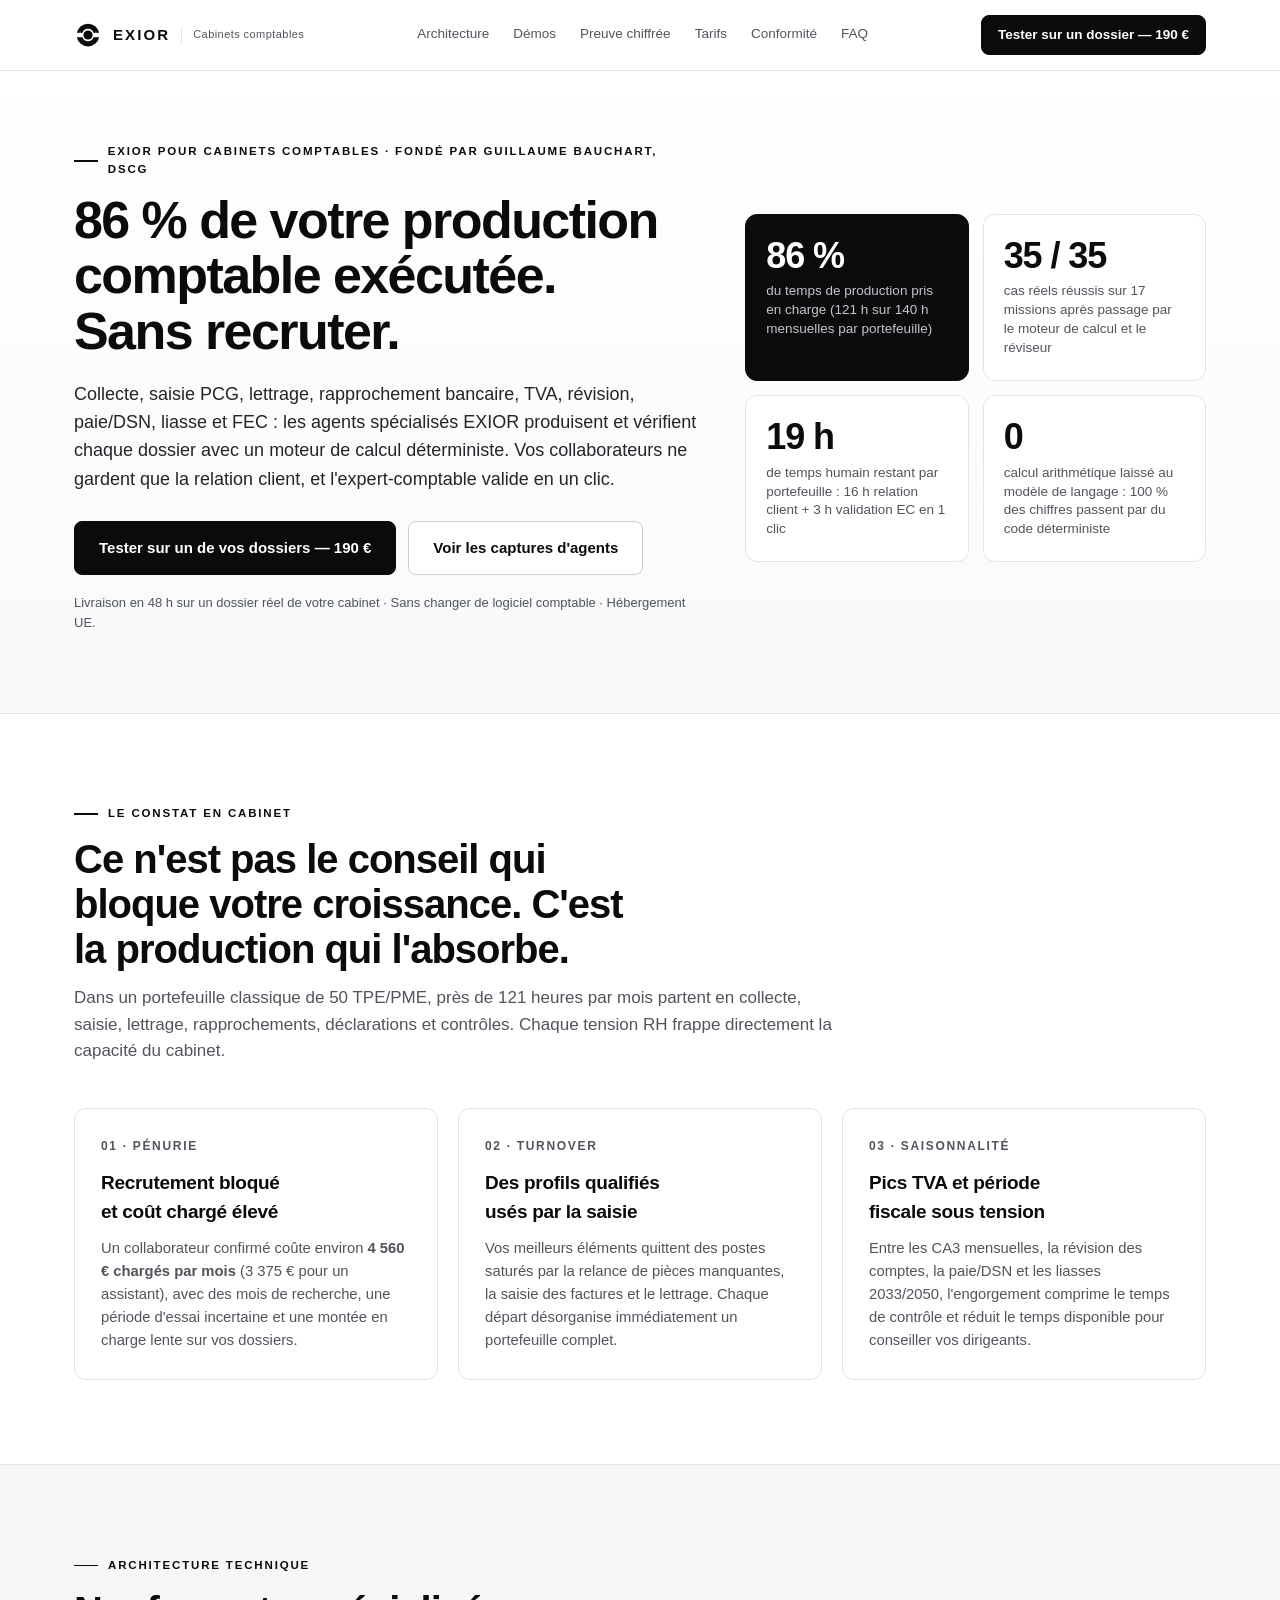
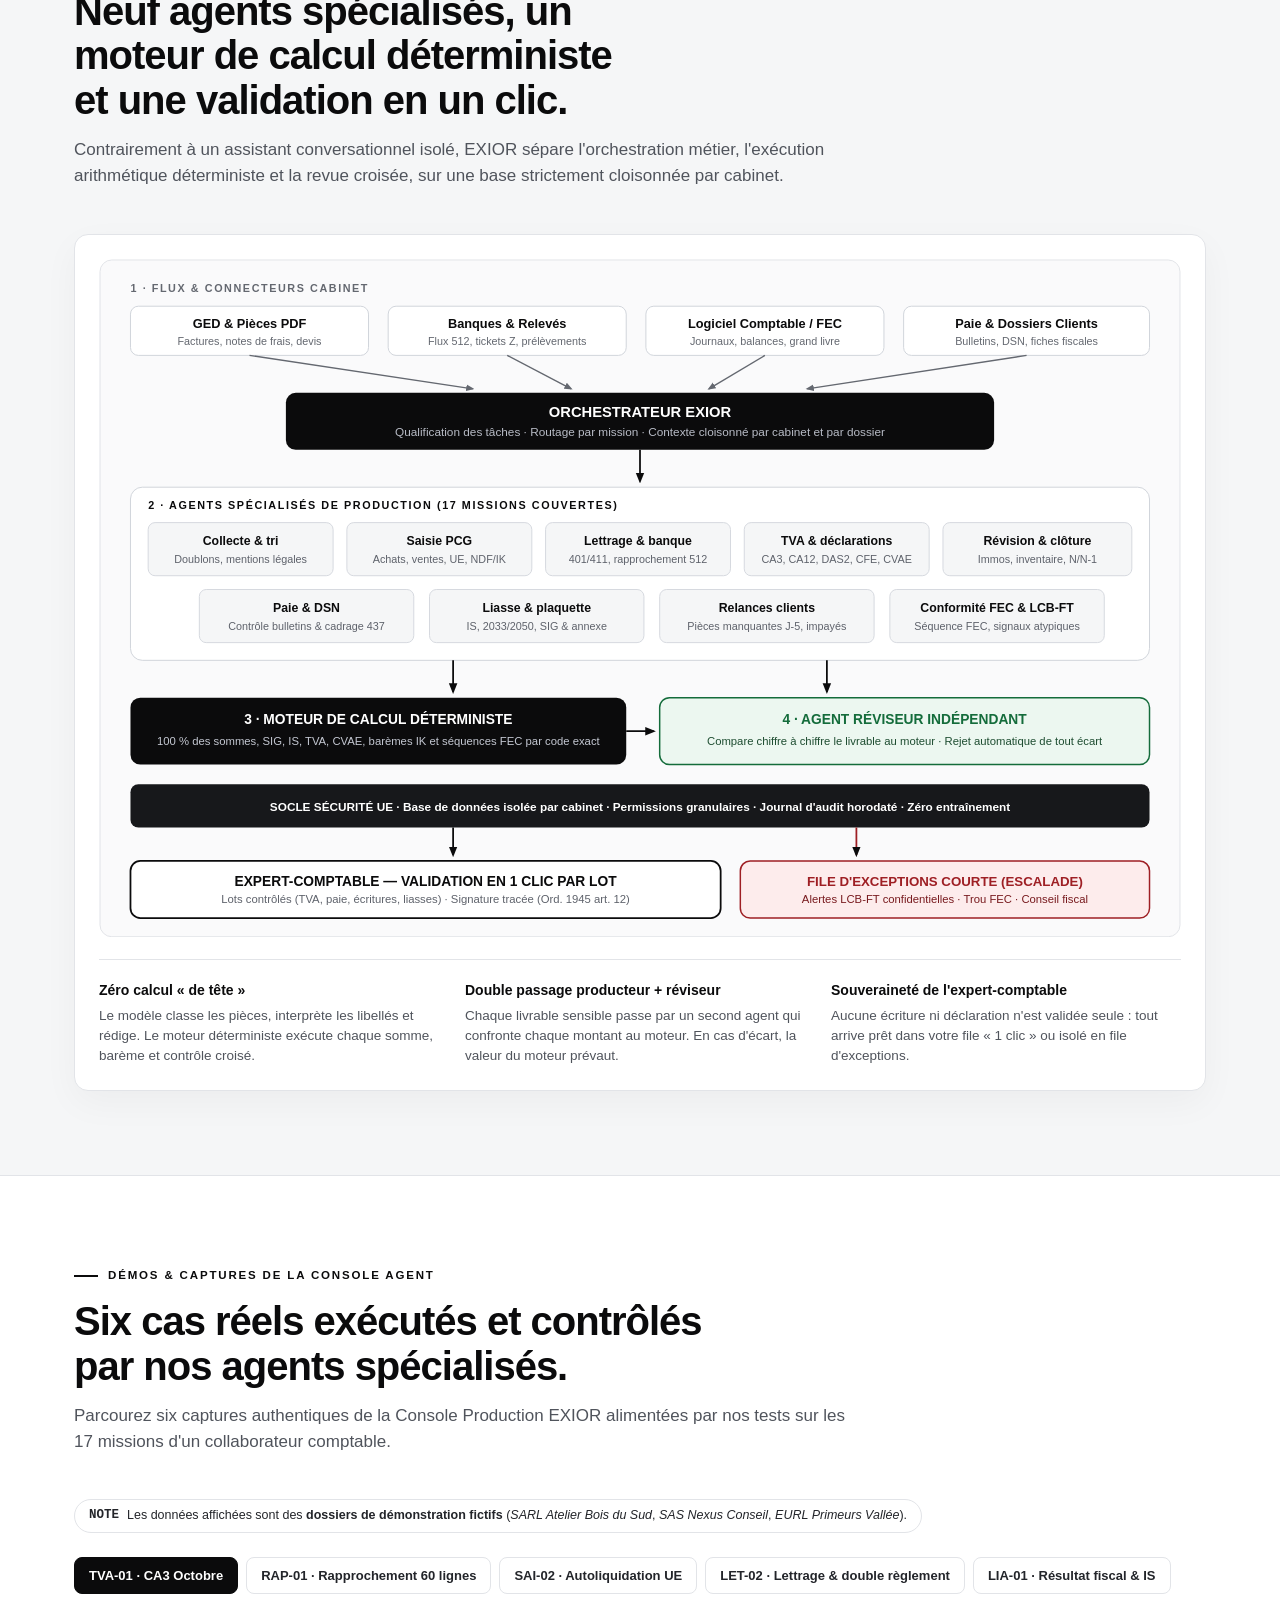
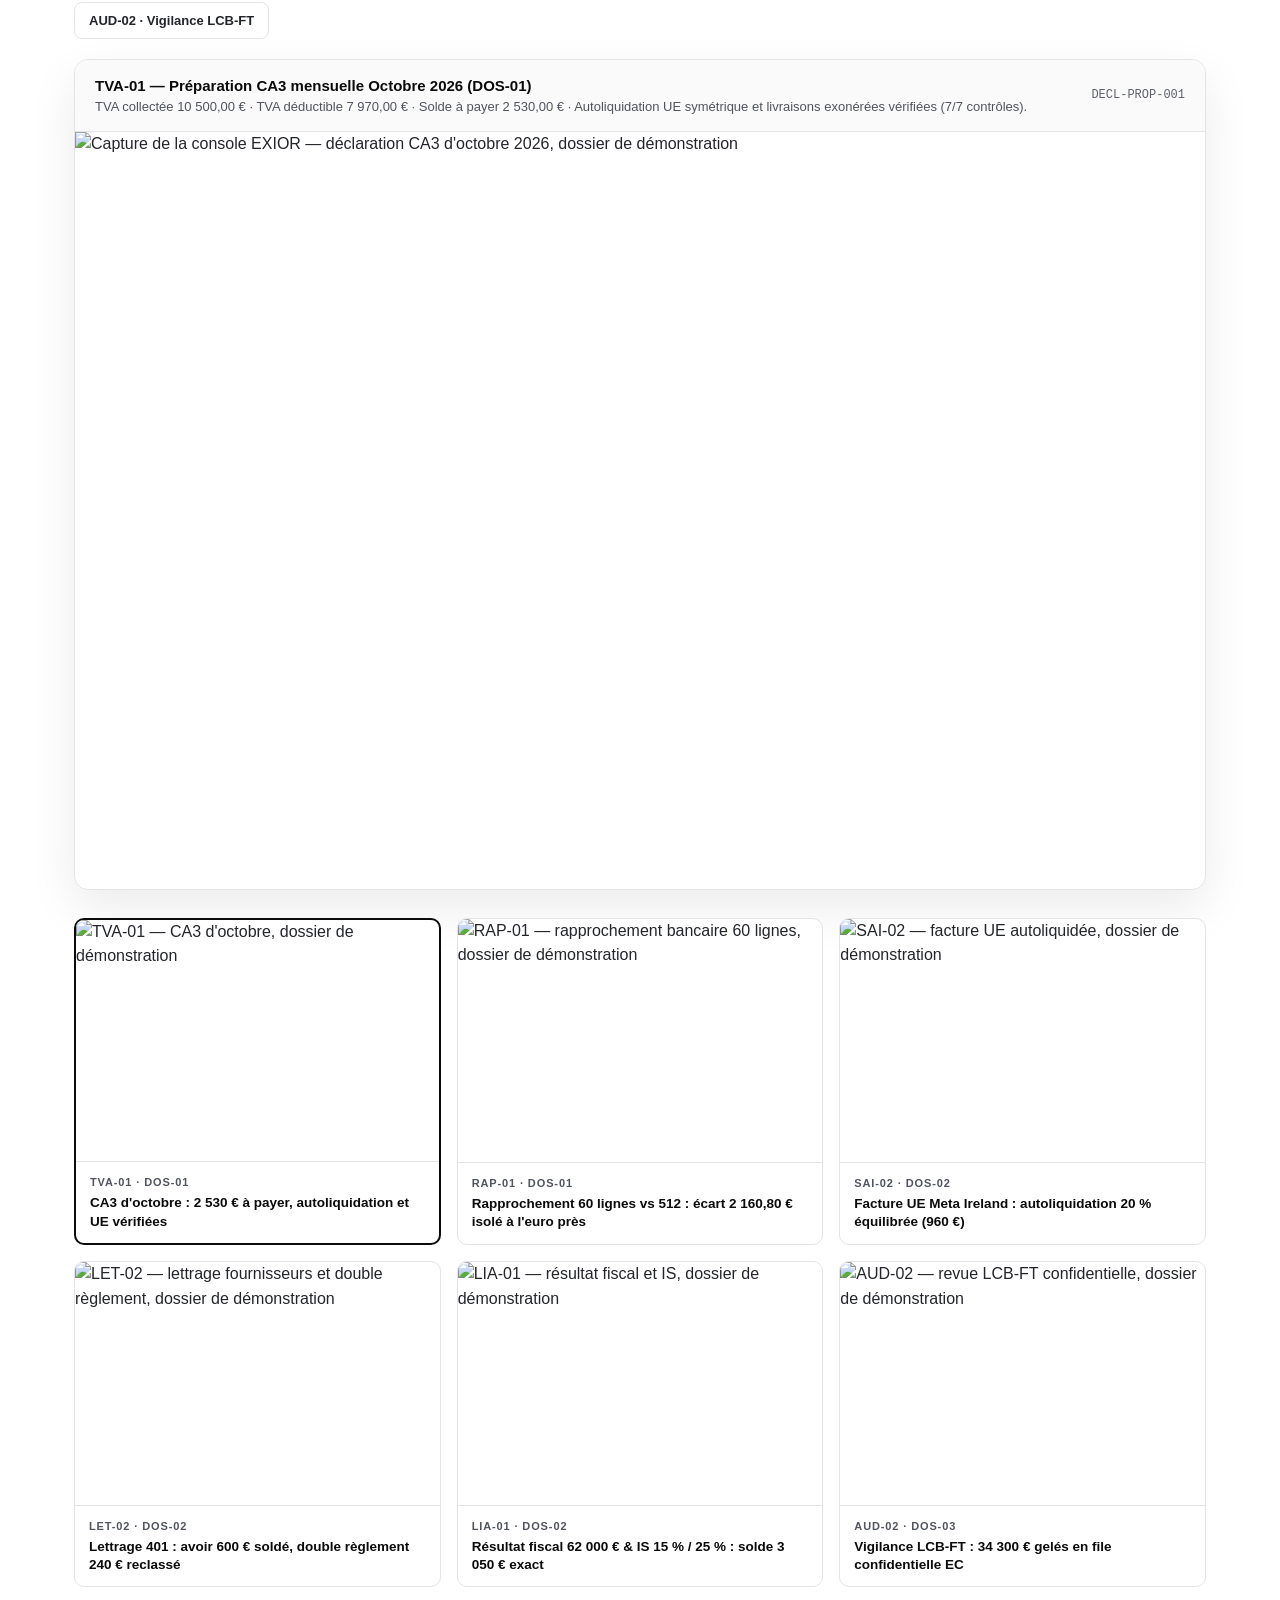
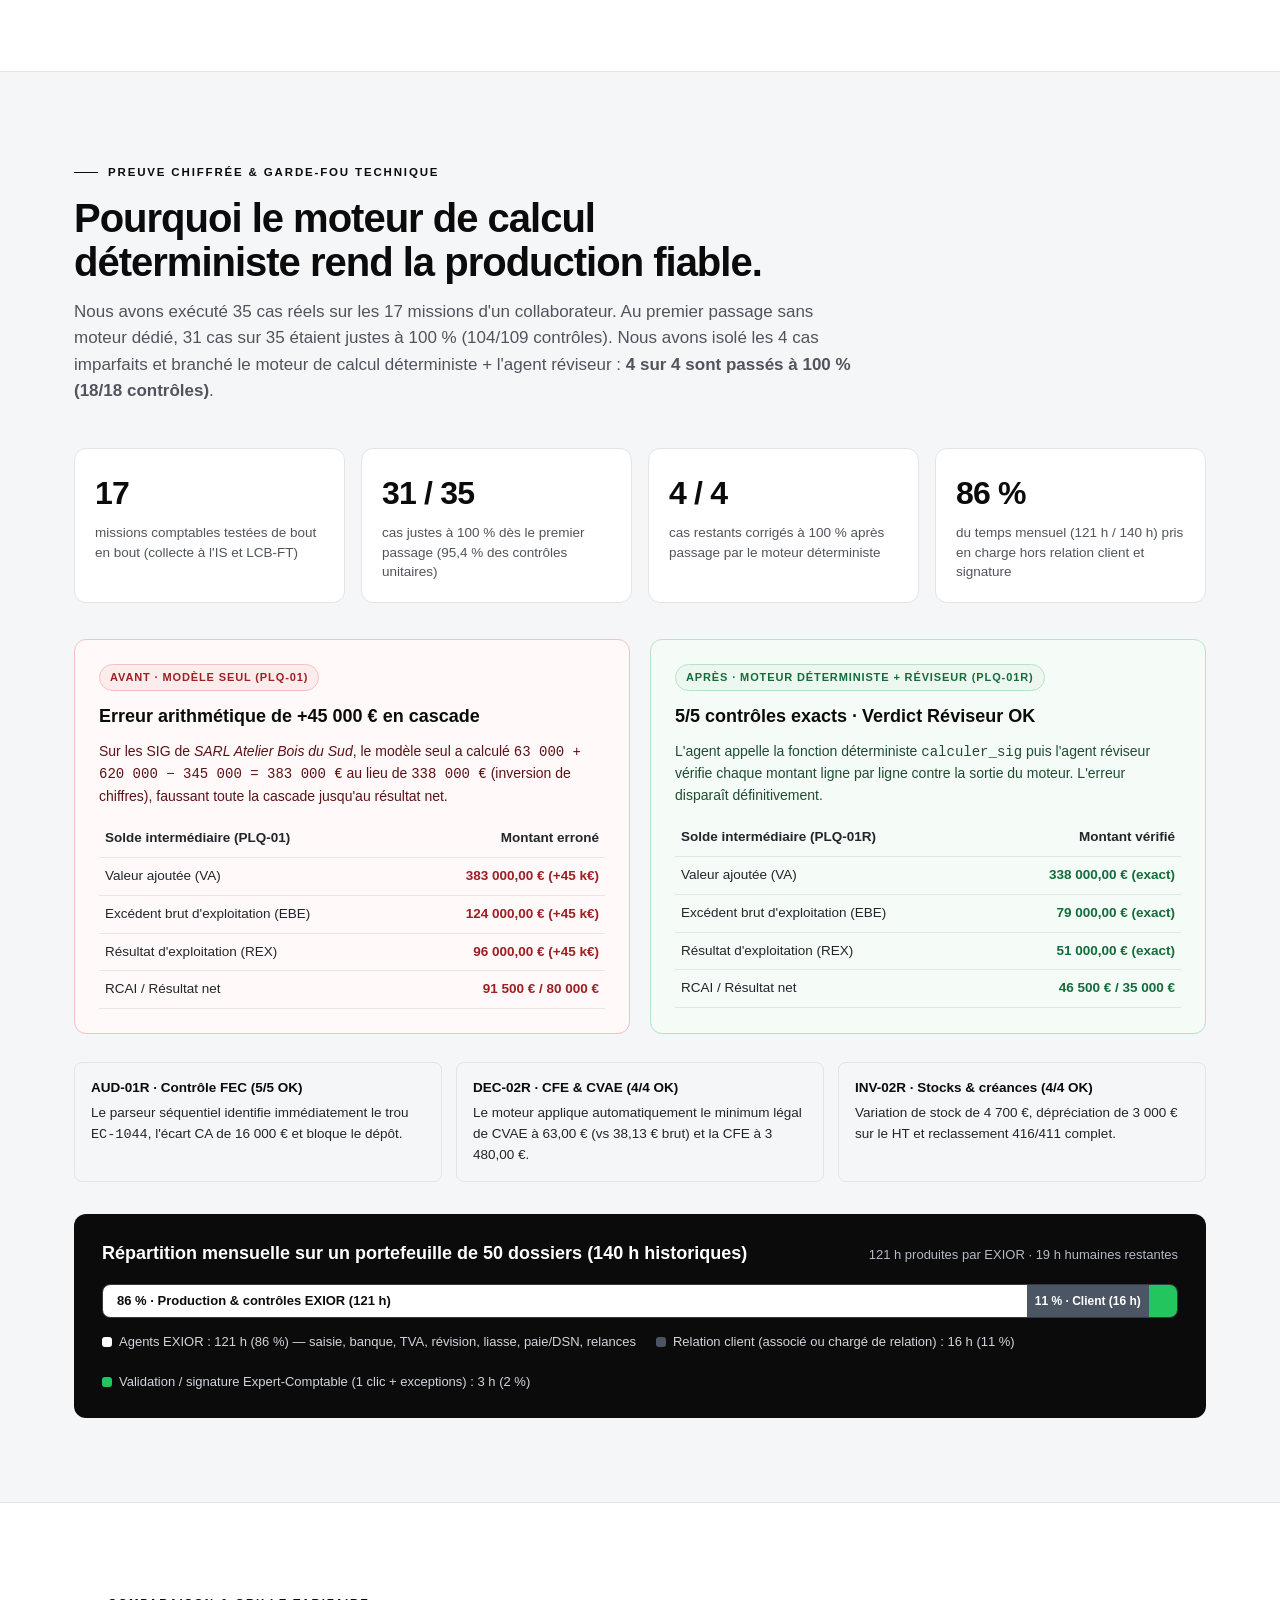
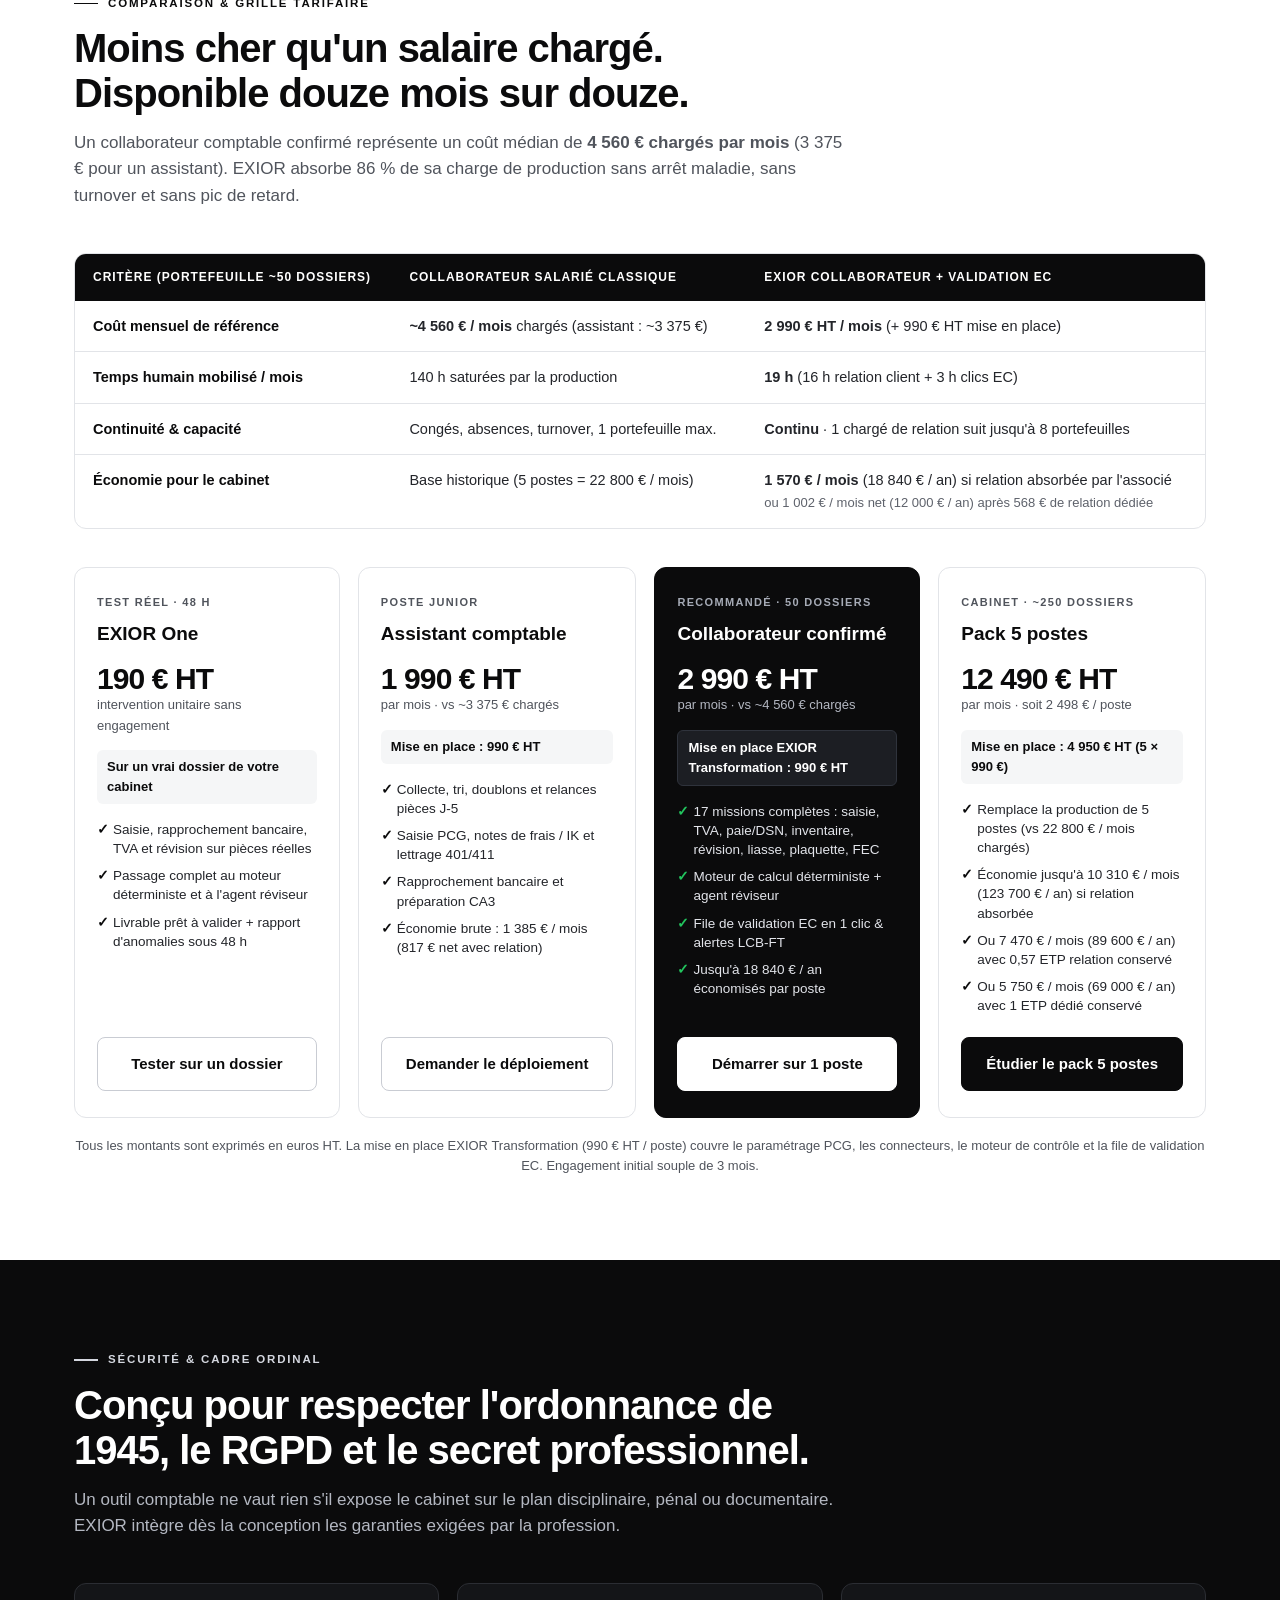
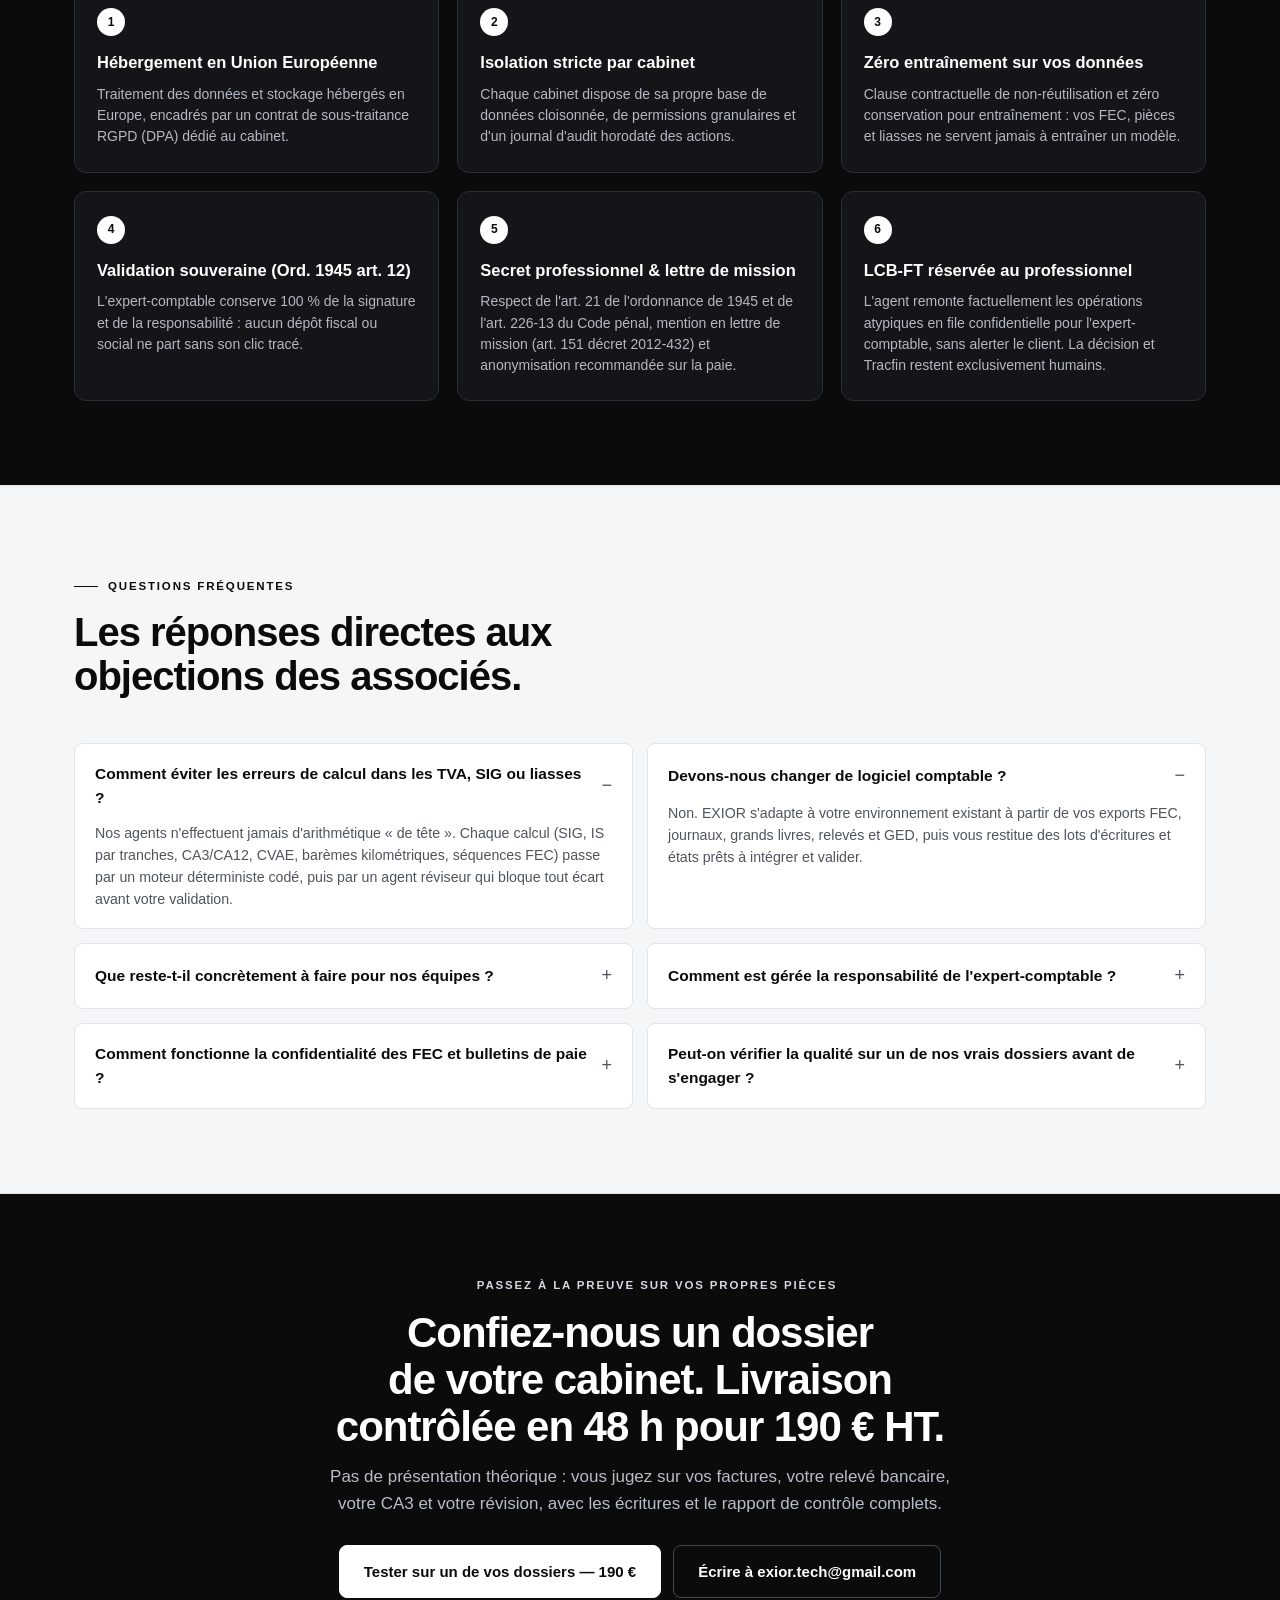
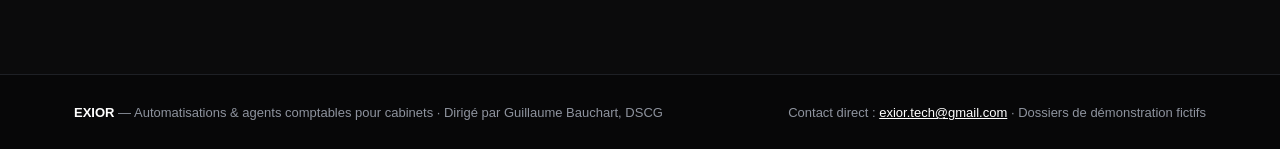
==== commit 722a4ba2: "Corriger le script de la page (un seul bloc, chemins webp)" ====
--- a/index.html
+++ b/index.html
@@ -1,102 +1,4 @@
-<script>
-    const DEMOS = [
-      {
-        webp: "assets/demos/demo_tva_01.webp",
-        jpg: "assets/demos/demo_tva_01.jpg",
-        title: "TVA-01 — Préparation CA3 mensuelle Octobre 2026 (DOS-01)",
-        desc: "TVA collectée 10 500,00 € · TVA déductible 7 970,00 € · Solde à payer 2 530,00 € · Autoliquidation UE symétrique et livraisons exonérées vérifiées (7/7 contrôles).",
-        badge: "DECL-PROP-001",
-        alt: "Capture de la console EXIOR — déclaration CA3 d'octobre 2026, dossier de démonstration"
-      },
-      {
-        webp: "assets/demos/demo_rap_01.webp",
-        jpg: "assets/demos/demo_rap_01.jpg",
-        title: "RAP-01 — Rapprochement relevé 60 lignes vs journal 512 (DOS-01)",
-        desc: "54 lignes lettrées automatiquement · Écart brut 2 160,80 € démontré · Virement inconnu X991 (+1 250 €), doublon Telecom (−240 €) et écart Rive Gauche (50 €) isolés.",
-        badge: "RAP-512-OCT26",
-        alt: "Capture de la console EXIOR — rapprochement bancaire de 60 lignes, dossier de démonstration"
-      },
-      {
-        webp: "assets/demos/demo_sai_02.webp",
-        jpg: "assets/demos/demo_sai_02.jpg",
-        title: "SAI-02 — Facture UE autoliquidée Meta Ireland (DOS-02)",
-        desc: "Facture IE-META-2026-771 de 800,00 € HT · Autoliquidation art. 283-2 CGI à 20 % (160,00 €) · Écriture équilibrée 6231 / 445662 / 401META / 445200 à 960,00 €.",
-        badge: "EC-PROP-001",
-        alt: "Capture de la console EXIOR — saisie d'une facture UE autoliquidée, dossier de démonstration"
-      },
-      {
-        webp: "assets/demos/demo_let_02.webp",
-        jpg: "assets/demos/demo_let_02.jpg",
-        title: "LET-02 — Lettrage 401 fournisseurs & double règlement (DOS-02)",
-        desc: "ALPHA IT soldé (avoir 600 € + virement 3 000 €) · Double paiement TELECOM (240 €) bloqué et reclassé en OD 409100/401011 · Reste dû CABINET JUR 1 200 €.",
-        badge: "EC-PROP-001",
-        alt: "Capture de la console EXIOR — lettrage fournisseurs et double règlement, dossier de démonstration"
-      },
-      {
-        webp: "assets/demos/demo_lia_01.webp",
-        jpg: "assets/demos/demo_lia_01.jpg",
-        title: "LIA-01 — Passage résultat fiscal & calcul IS 15 % / 25 % (DOS-02)",
-        desc: "Résultat comptable 64 200 € + réintégrations 2 800 € − déficit 5 000 € = 62 000 € · IS 15 % (6 375 €) + 25 % (4 875 €) = 11 250 € · Solde à payer 3 050 €.",
-        badge: "DECL-PROP-001",
-        alt: "Capture de la console EXIOR — calcul de l'impôt sur les sociétés, dossier de démonstration"
-      },
-      {
-        webp: "assets/demos/demo_aud_02.webp",
-        jpg: "assets/demos/demo_aud_02.jpg",
-        title: "AUD-02 — Revue confidentielle LCB-FT réservée à l'Expert-Comptable (DOS-03)",
-        desc: "Dépôt espèces 9 800 € sans tickets Z et virement 24 500 € sans justificatif isolés en alerte confidentielle ESC-001 · Zéro écriture générée · Règle anti-divulgation respectée.",
-        badge: "ESC-001",
-        alt: "Capture de la console EXIOR — revue confidentielle LCB-FT, dossier de démonstration"
-      }
-    ];
-
-    function selectDemo(idx) {
-      const d = DEMOS[idx];
-      if (!d) return;
-      const img = document.getElementById("stageImg");
-      const source = document.getElementById("stageSource");
-      source.srcset = d.webp;
-      img.src = d.jpg;
-      img.alt = d.alt;
-      document.getElementById("stageTitle").textContent = d.title;
-      document.getElementById("stageDesc").textContent = d.desc;
-      document.getElementById("stageBadge").textContent = d.badge;
-
-      document.querySelectorAll(".demo-tab").forEach((el, i) => {
-        el.classList.toggle("active", i === idx);
-        el.setAttribute("aria-selected", i === idx ? "true" : "false");
-      });
-      document.querySelectorAll(".thumb-card").forEach((el, i) => el.classList.toggle("active", i === idx));
-    }
-
-    document.querySelectorAll(".demo-tab, .thumb-card").forEach(el => {
-      el.addEventListener("click", () => {
-        const idx = parseInt(el.getAttribute("data-demo"), 10);
-        selectDemo(idx);
-      });
-    });
-    document.querySelectorAll(".thumb-card").forEach(el => {
-      el.setAttribute("tabindex", "0");
-      el.setAttribute("role", "button");
-      el.addEventListener("keydown", (e) => {
-        if (e.key === "Enter" || e.key === " ") {
-          e.preventDefault();
-          selectDemo(parseInt(el.getAttribute("data-demo"), 10));
-        }
-      });
-    });
-
-    const navLinks = document.getElementById("navLinks");
-    const navToggle = document.getElementById("navToggle");
-    function setMenu(open) {
-      navLinks.classList.toggle("open", open);
-      navToggle.setAttribute("aria-expanded", open ? "true" : "false");
-      navToggle.setAttribute("aria-label", open ? "Fermer le menu" : "Ouvrir le menu");
-    }
-    navToggle.addEventListener("click", () => setMenu(!navLinks.classList.contains("open")));
-    navLinks.querySelectorAll("a").forEach(a => a.addEventListener("click", () => setMenu(false)));
-    document.addEventListener("keydown", (e) => { if (e.key === "Escape") setMenu(false); });
-  </script><!DOCTYPE html>
+<!DOCTYPE html>
 <html lang="fr">
 <head>
   <meta charset="UTF-8">
@@ -503,68 +405,47 @@
           </div>
           <span class="mono" style="font-size:12px;color:#5E626B;" id="stageBadge">DECL-PROP-001</span>
         </div>
-        <picture>
-          <source id="stageSource" type="image/webp" srcset="assets/demos/demo_tva_01.webp">
-          <img id="stageImg" src="assets/demos/demo_tva_01.jpg" width="1600" height="1071" alt="Capture de la console EXIOR — déclaration CA3 d'octobre 2026, dossier de démonstration" fetchpriority="high">
-        </picture>
+        <img id="stageImg" src="assets/demos/demo_tva_01.webp" width="1600" height="1071" alt="Capture de la console EXIOR — déclaration CA3 d'octobre 2026, dossier de démonstration" fetchpriority="high">
       </div>
 
       <div class="demo-grid-thumbs">
         <div class="thumb-card active" data-demo="0">
-          <picture>
-            <source type="image/webp" srcset="assets/demos/demo_tva_01_thumb.webp">
-            <img src="assets/demos/demo_tva_01_thumb.jpg" width="800" height="536" alt="TVA-01 — CA3 d'octobre, dossier de démonstration" loading="lazy">
-          </picture>
+          <img src="assets/demos/demo_tva_01_thumb.webp" width="800" height="536" alt="TVA-01 — CA3 d'octobre, dossier de démonstration" loading="lazy">
           <div class="thumb-body">
             <div class="thumb-code">TVA-01 · DOS-01</div>
             <div class="thumb-title">CA3 d'octobre : 2 530 € à payer, autoliquidation et UE vérifiées</div>
           </div>
         </div>
         <div class="thumb-card" data-demo="1">
-          <picture>
-            <source type="image/webp" srcset="assets/demos/demo_rap_01_thumb.webp">
-            <img src="assets/demos/demo_rap_01_thumb.jpg" width="800" height="536" alt="RAP-01 — rapprochement bancaire 60 lignes, dossier de démonstration" loading="lazy">
-          </picture>
+          <img src="assets/demos/demo_rap_01_thumb.webp" width="800" height="536" alt="RAP-01 — rapprochement bancaire 60 lignes, dossier de démonstration" loading="lazy">
           <div class="thumb-body">
             <div class="thumb-code">RAP-01 · DOS-01</div>
             <div class="thumb-title">Rapprochement 60 lignes vs 512 : écart 2 160,80 € isolé à l'euro près</div>
           </div>
         </div>
         <div class="thumb-card" data-demo="2">
-          <picture>
-            <source type="image/webp" srcset="assets/demos/demo_sai_02_thumb.webp">
-            <img src="assets/demos/demo_sai_02_thumb.jpg" width="800" height="536" alt="SAI-02 — facture UE autoliquidée, dossier de démonstration" loading="lazy">
-          </picture>
+          <img src="assets/demos/demo_sai_02_thumb.webp" width="800" height="536" alt="SAI-02 — facture UE autoliquidée, dossier de démonstration" loading="lazy">
           <div class="thumb-body">
             <div class="thumb-code">SAI-02 · DOS-02</div>
             <div class="thumb-title">Facture UE Meta Ireland : autoliquidation 20 % équilibrée (960 €)</div>
           </div>
         </div>
         <div class="thumb-card" data-demo="3">
-          <picture>
-            <source type="image/webp" srcset="assets/demos/demo_let_02_thumb.webp">
-            <img src="assets/demos/demo_let_02_thumb.jpg" width="800" height="536" alt="LET-02 — lettrage fournisseurs et double règlement, dossier de démonstration" loading="lazy">
-          </picture>
+          <img src="assets/demos/demo_let_02_thumb.webp" width="800" height="536" alt="LET-02 — lettrage fournisseurs et double règlement, dossier de démonstration" loading="lazy">
           <div class="thumb-body">
             <div class="thumb-code">LET-02 · DOS-02</div>
             <div class="thumb-title">Lettrage 401 : avoir 600 € soldé, double règlement 240 € reclassé</div>
           </div>
         </div>
         <div class="thumb-card" data-demo="4">
-          <picture>
-            <source type="image/webp" srcset="assets/demos/demo_lia_01_thumb.webp">
-            <img src="assets/demos/demo_lia_01_thumb.jpg" width="800" height="536" alt="LIA-01 — résultat fiscal et IS, dossier de démonstration" loading="lazy">
-          </picture>
+          <img src="assets/demos/demo_lia_01_thumb.webp" width="800" height="536" alt="LIA-01 — résultat fiscal et IS, dossier de démonstration" loading="lazy">
           <div class="thumb-body">
             <div class="thumb-code">LIA-01 · DOS-02</div>
             <div class="thumb-title">Résultat fiscal 62 000 € &amp; IS 15 % / 25 % : solde 3 050 € exact</div>
           </div>
         </div>
         <div class="thumb-card" data-demo="5">
-          <picture>
-            <source type="image/webp" srcset="assets/demos/demo_aud_02_thumb.webp">
-            <img src="assets/demos/demo_aud_02_thumb.jpg" width="800" height="536" alt="AUD-02 — revue LCB-FT confidentielle, dossier de démonstration" loading="lazy">
-          </picture>
+          <img src="assets/demos/demo_aud_02_thumb.webp" width="800" height="536" alt="AUD-02 — revue LCB-FT confidentielle, dossier de démonstration" loading="lazy">
           <div class="thumb-body">
             <div class="thumb-code">AUD-02 · DOS-03</div>
             <div class="thumb-title">Vigilance LCB-FT : 34 300 € gelés en file confidentielle EC</div>
@@ -937,65 +818,56 @@
     </div>
   </footer>
 
-  <script>
+    <script>
     const DEMOS = [
-      {
-        img: "assets/demos/demo_tva_01.png",
-        title: "TVA-01 — Préparation CA3 mensuelle Octobre 2026 (DOS-01)",
-        desc: "TVA collectée 10 500,00 € · TVA déductible 7 970,00 € · Solde à payer 2 530,00 € · Autoliquidation UE symétrique et livraisons exonérées vérifiées (7/7 contrôles).",
-        badge: "DECL-PROP-001"
-      },
-      {
-        img: "assets/demos/demo_rap_01.png",
-        title: "RAP-01 — Rapprochement relevé 60 lignes vs journal 512 (DOS-01)",
-        desc: "54 lignes lettrées automatiquement · Écart brut 2 160,80 € démontré · Virement inconnu X991 (+1 250 €), doublon Telecom (−240 €) et écart Rive Gauche (50 €) isolés.",
-        badge: "RAP-512-OCT26"
-      },
-      {
-        img: "assets/demos/demo_sai_02.png",
-        title: "SAI-02 — Facture UE autoliquidée Meta Ireland (DOS-02)",
-        desc: "Facture IE-META-2026-771 de 800,00 € HT · Autoliquidation art. 283-2 CGI à 20 % (160,00 €) · Écriture équilibrée 6231 / 445662 / 401META / 445200 à 960,00 €.",
-        badge: "EC-PROP-001"
-      },
-      {
-        img: "assets/demos/demo_let_02.png",
-        title: "LET-02 — Lettrage 401 fournisseurs & double règlement (DOS-02)",
-        desc: "ALPHA IT soldé (avoir 600 € + virement 3 000 €) · Double paiement TELECOM (240 €) bloqué et reclassé en OD 409100/401011 · Reste dû CABINET JUR 1 200 €.",
-        badge: "EC-PROP-001"
-      },
-      {
-        img: "assets/demos/demo_lia_01.png",
-        title: "LIA-01 — Passage résultat fiscal & calcul IS 15 % / 25 % (DOS-02)",
-        desc: "Résultat comptable 64 200 € + réintégrations 2 800 € − déficit 5 000 € = 62 000 € · IS 15 % (6 375 €) + 25 % (4 875 €) = 11 250 € · Solde à payer 3 050 €.",
-        badge: "DECL-PROP-001"
-      },
-      {
-        img: "assets/demos/demo_aud_02.png",
-        title: "AUD-02 — Revue confidentielle LCB-FT réservée à l'Expert-Comptable (DOS-03)",
-        desc: "Dépôt espèces 9 800 € sans tickets Z et virement 24 500 € sans justificatif isolés en alerte confidentielle ESC-001 · Zéro écriture générée · Règle anti-divulgation respectée.",
-        badge: "ESC-001"
-      }
+      { src: "assets/demos/demo_tva_01.webp", title: "TVA-01 — Préparation CA3 mensuelle Octobre 2026 (DOS-01)", desc: "TVA collectée 10 500,00 € · TVA déductible 7 970,00 € · Solde à payer 2 530,00 € · Autoliquidation UE symétrique et livraisons exonérées vérifiées (7/7 contrôles).", badge: "DECL-PROP-001", alt: "Capture de la console EXIOR — déclaration CA3 d'octobre 2026, dossier de démonstration" },
+      { src: "assets/demos/demo_rap_01.webp", title: "RAP-01 — Rapprochement relevé 60 lignes vs journal 512 (DOS-01)", desc: "54 lignes lettrées automatiquement · Écart brut 2 160,80 € démontré · Virement inconnu X991 (+1 250 €), doublon Telecom (−240 €) et écart Rive Gauche (50 €) isolés.", badge: "RAP-512-OCT26", alt: "Capture de la console EXIOR — rapprochement bancaire de 60 lignes, dossier de démonstration" },
+      { src: "assets/demos/demo_sai_02.webp", title: "SAI-02 — Facture UE autoliquidée Meta Ireland (DOS-02)", desc: "Facture IE-META-2026-771 de 800,00 € HT · Autoliquidation art. 283-2 CGI à 20 % (160,00 €) · Écriture équilibrée 6231 / 445662 / 401META / 445200 à 960,00 €.", badge: "EC-PROP-001", alt: "Capture de la console EXIOR — saisie d'une facture UE autoliquidée, dossier de démonstration" },
+      { src: "assets/demos/demo_let_02.webp", title: "LET-02 — Lettrage 401 fournisseurs & double règlement (DOS-02)", desc: "ALPHA IT soldé (avoir 600 € + virement 3 000 €) · Double paiement TELECOM (240 €) bloqué et reclassé en OD 409100/401011 · Reste dû CABINET JUR 1 200 €.", badge: "EC-PROP-001", alt: "Capture de la console EXIOR — lettrage fournisseurs et double règlement, dossier de démonstration" },
+      { src: "assets/demos/demo_lia_01.webp", title: "LIA-01 — Passage résultat fiscal & calcul IS 15 % / 25 % (DOS-02)", desc: "Résultat comptable 64 200 € + réintégrations 2 800 € − déficit 5 000 € = 62 000 € · IS 15 % (6 375 €) + 25 % (4 875 €) = 11 250 € · Solde à payer 3 050 €.", badge: "DECL-PROP-001", alt: "Capture de la console EXIOR — calcul de l'impôt sur les sociétés, dossier de démonstration" },
+      { src: "assets/demos/demo_aud_02.webp", title: "AUD-02 — Revue confidentielle LCB-FT réservée à l'Expert-Comptable (DOS-03)", desc: "Dépôt espèces 9 800 € sans tickets Z et virement 24 500 € sans justificatif isolés en alerte confidentielle ESC-001 · Zéro écriture générée · Règle anti-divulgation respectée.", badge: "ESC-001", alt: "Capture de la console EXIOR — revue confidentielle LCB-FT, dossier de démonstration" }
     ];
 
     function selectDemo(idx) {
       const d = DEMOS[idx];
       if (!d) return;
-      document.getElementById("stageImg").src = d.img;
-      document.getElementById("stageImg").alt = d.title;
+      const img = document.getElementById("stageImg");
+      img.src = d.src;
+      img.alt = d.alt;
       document.getElementById("stageTitle").textContent = d.title;
       document.getElementById("stageDesc").textContent = d.desc;
       document.getElementById("stageBadge").textContent = d.badge;
-
-      document.querySelectorAll(".demo-tab").forEach((el, i) => el.classList.toggle("active", i === idx));
+      document.querySelectorAll(".demo-tab").forEach((el, i) => {
+        el.classList.toggle("active", i === idx);
+        el.setAttribute("aria-selected", i === idx ? "true" : "false");
+      });
       document.querySelectorAll(".thumb-card").forEach((el, i) => el.classList.toggle("active", i === idx));
     }
 
     document.querySelectorAll(".demo-tab, .thumb-card").forEach(el => {
-      el.addEventListener("click", () => {
-        const idx = parseInt(el.getAttribute("data-demo"), 10);
-        selectDemo(idx);
+      el.addEventListener("click", () => selectDemo(parseInt(el.getAttribute("data-demo"), 10)));
+    });
+    document.querySelectorAll(".thumb-card").forEach(el => {
+      el.setAttribute("tabindex", "0");
+      el.setAttribute("role", "button");
+      el.addEventListener("keydown", (e) => {
+        if (e.key === "Enter" || e.key === " ") {
+          e.preventDefault();
+          selectDemo(parseInt(el.getAttribute("data-demo"), 10));
+        }
       });
     });
+
+    const navLinks = document.getElementById("navLinks");
+    const navToggle = document.getElementById("navToggle");
+    function setMenu(open) {
+      navLinks.classList.toggle("open", open);
+      navToggle.setAttribute("aria-expanded", open ? "true" : "false");
+      navToggle.setAttribute("aria-label", open ? "Fermer le menu" : "Ouvrir le menu");
+    }
+    navToggle.addEventListener("click", () => setMenu(!navLinks.classList.contains("open")));
+    navLinks.querySelectorAll("a").forEach(a => a.addEventListener("click", () => setMenu(false)));
+    document.addEventListener("keydown", (e) => { if (e.key === "Escape") setMenu(false); });
   </script>
 </body>
 </html>
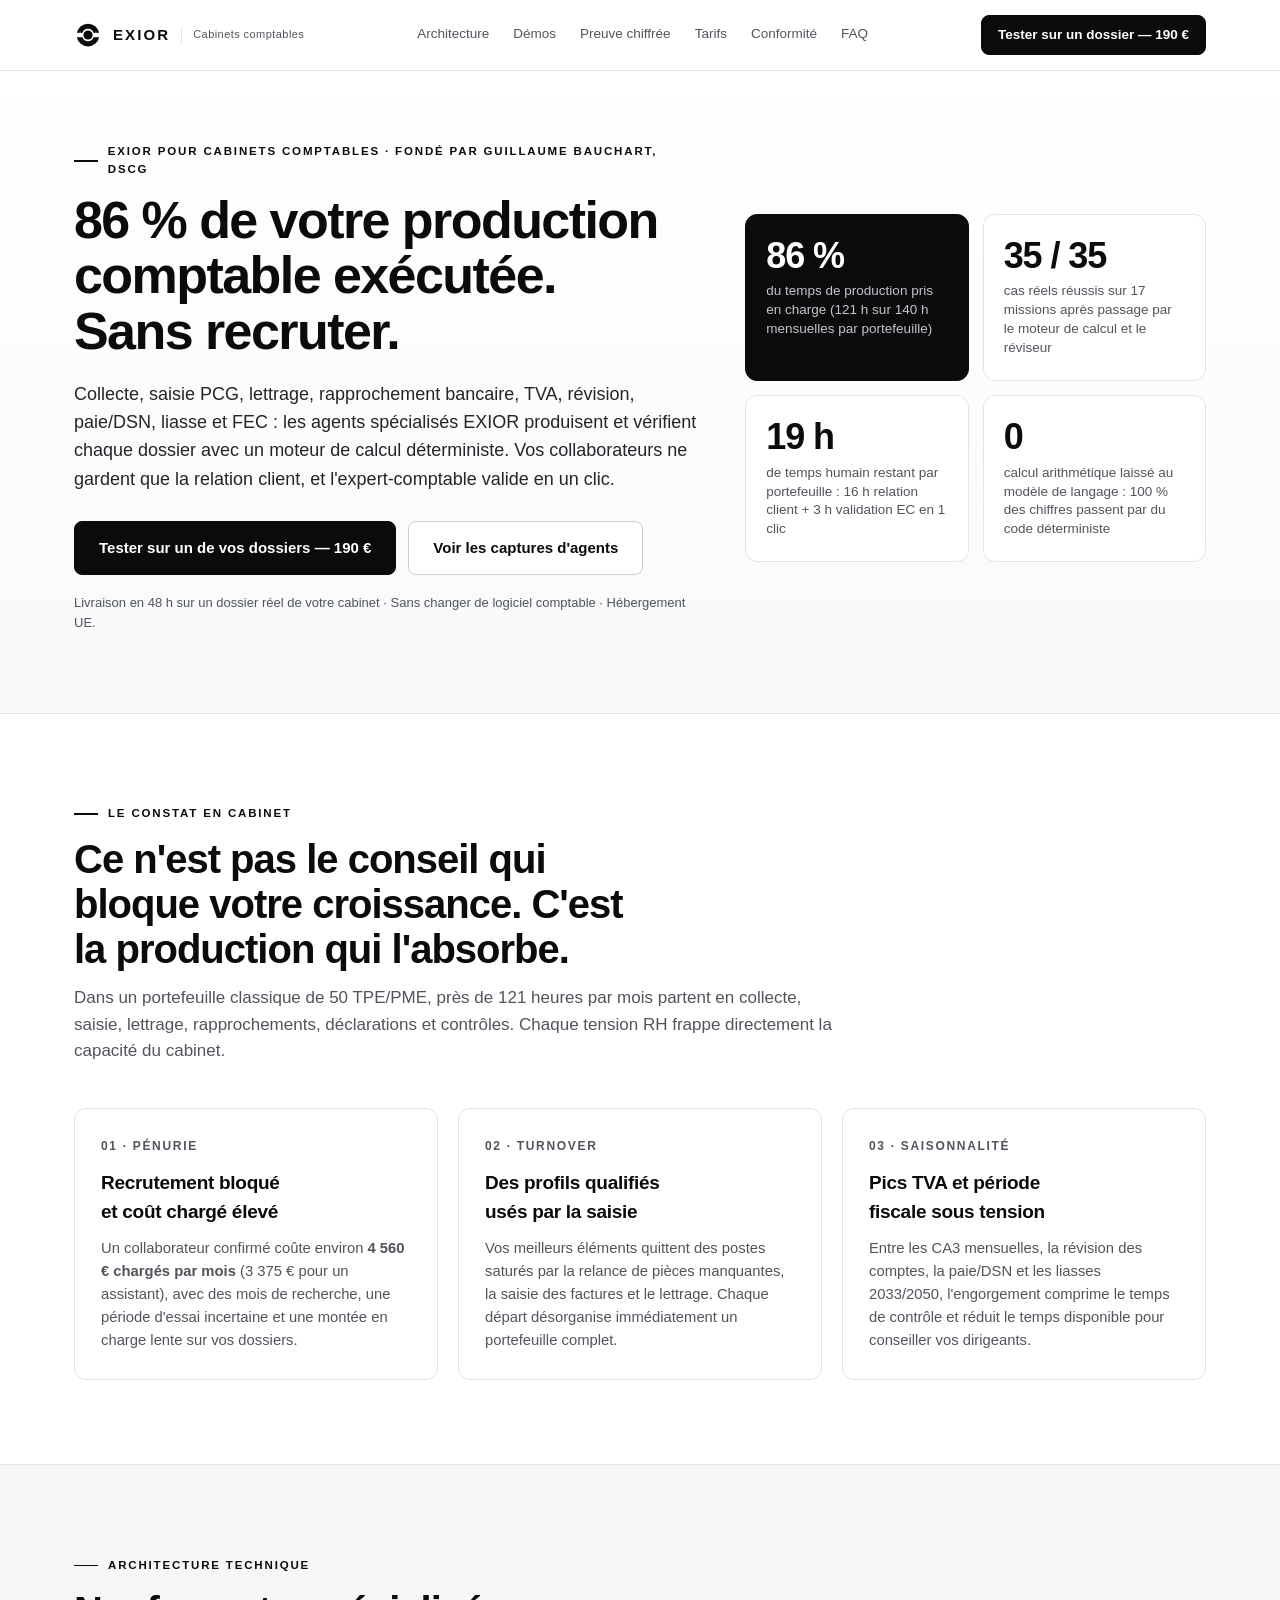
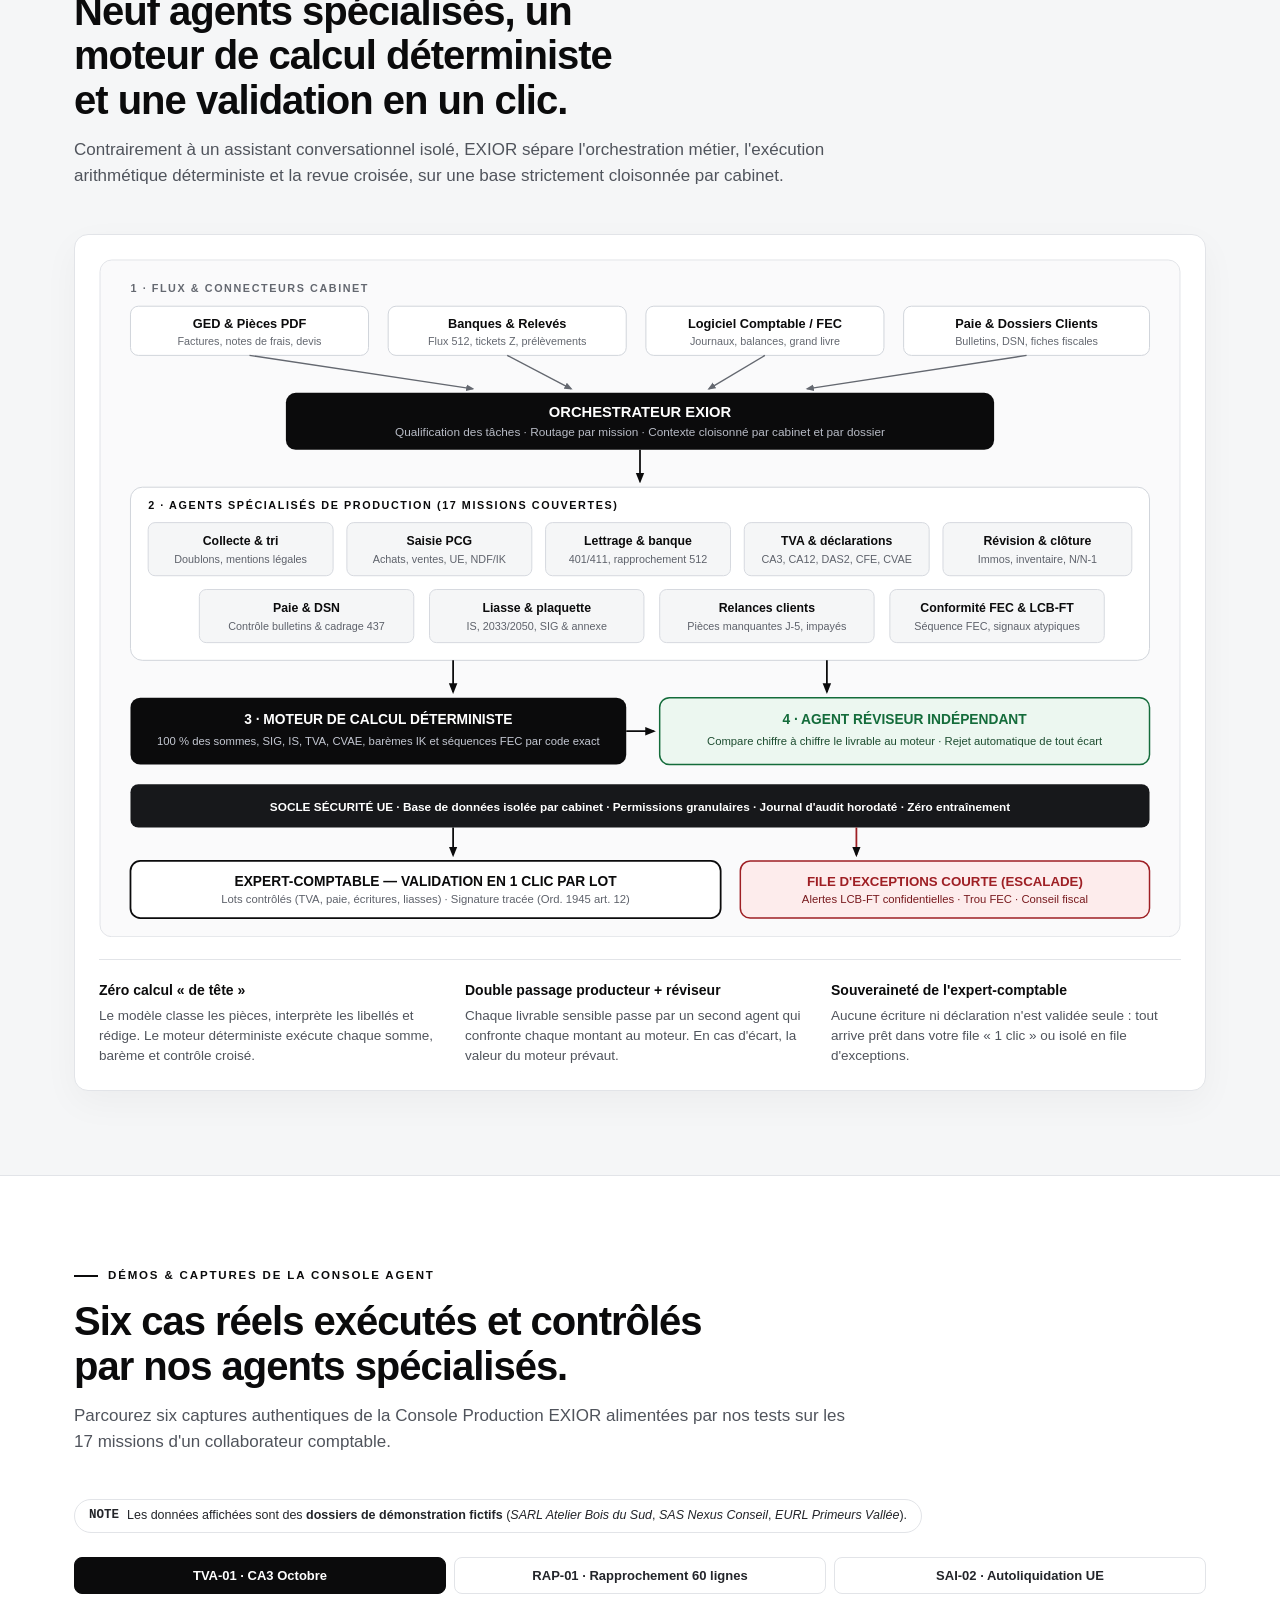
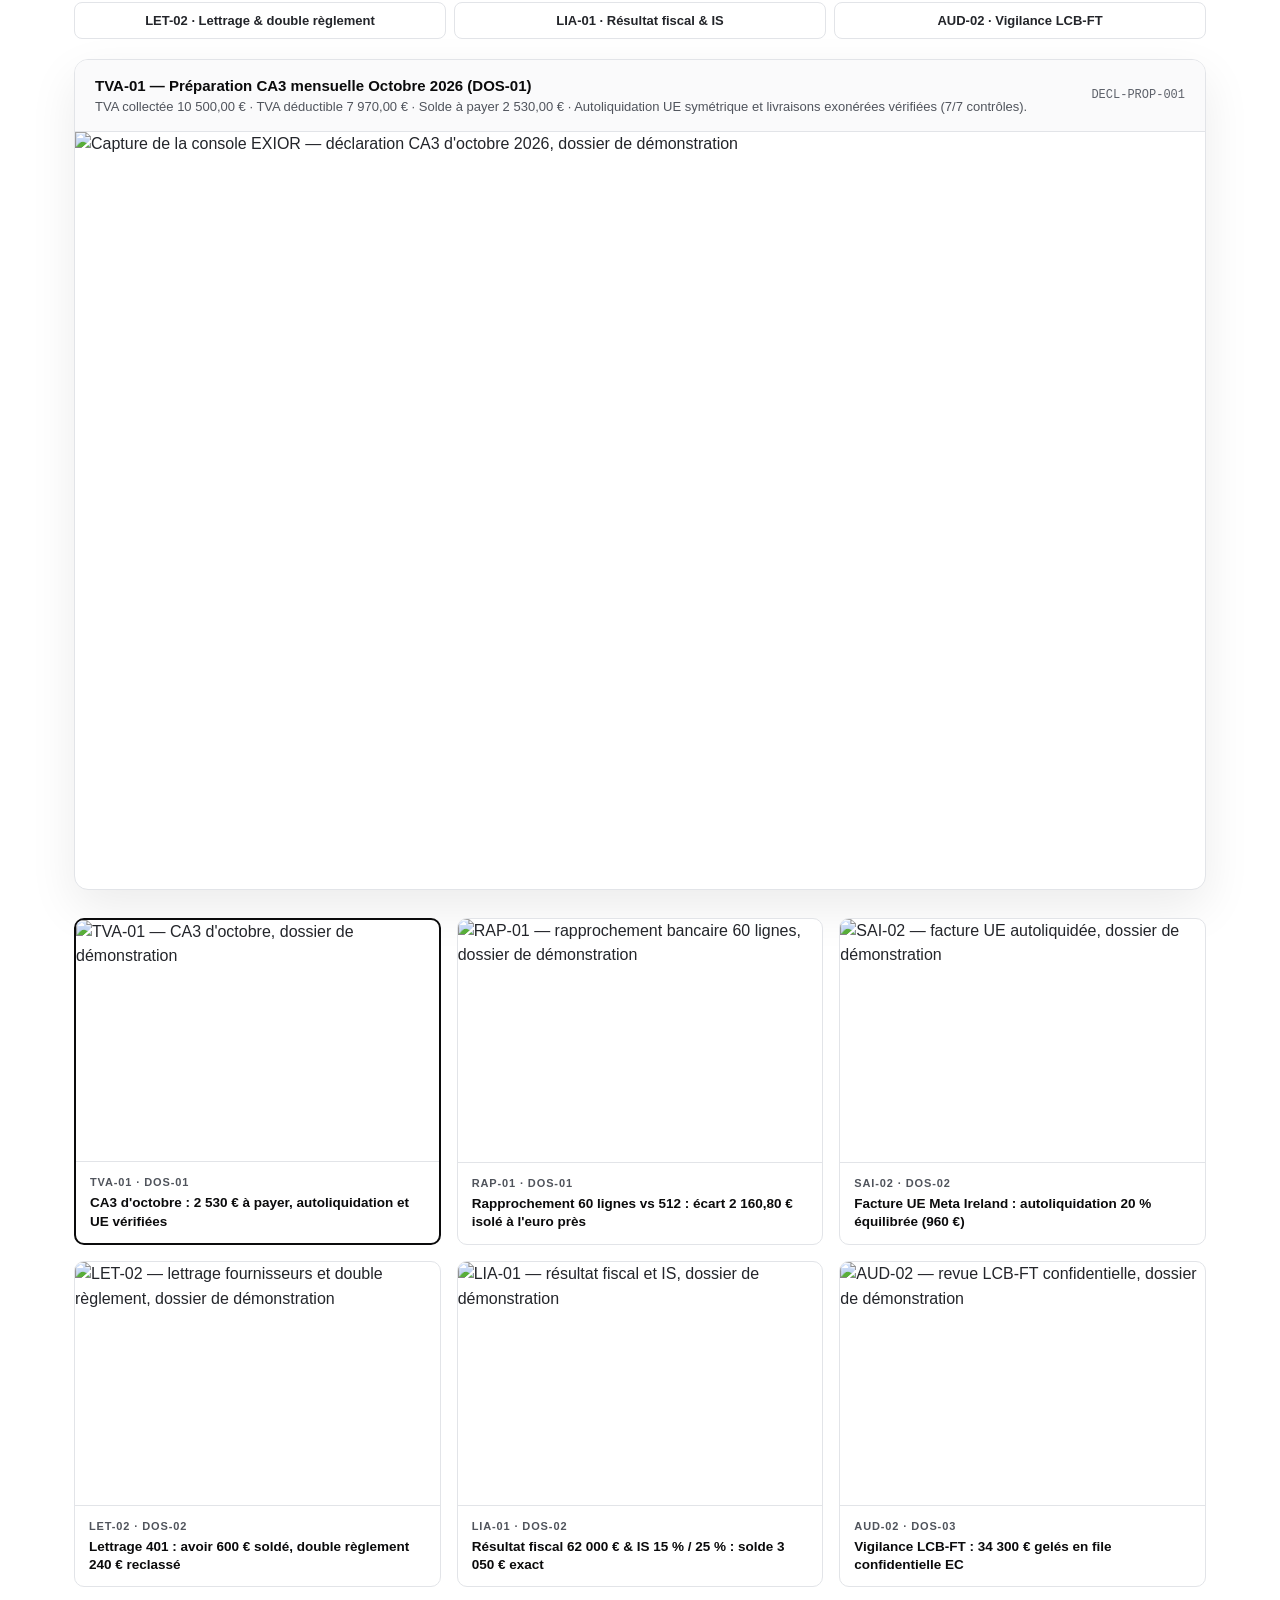
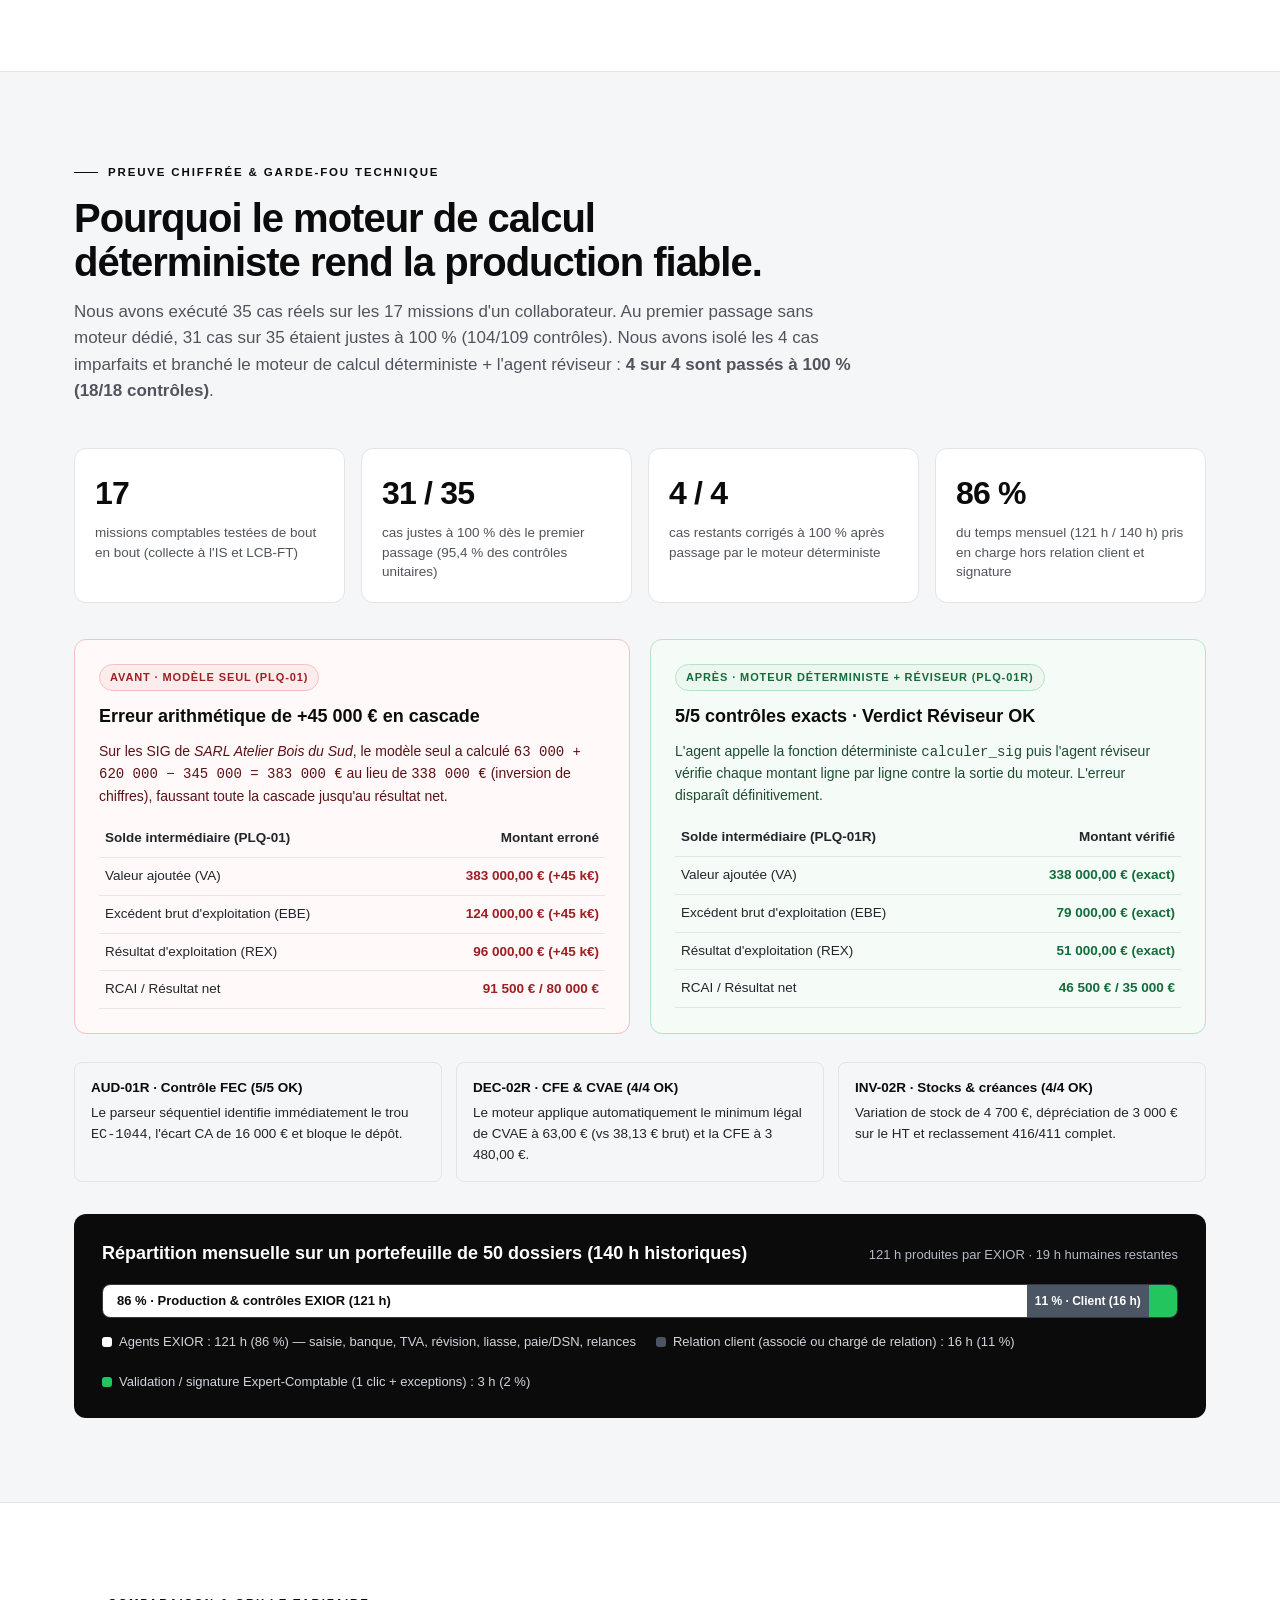
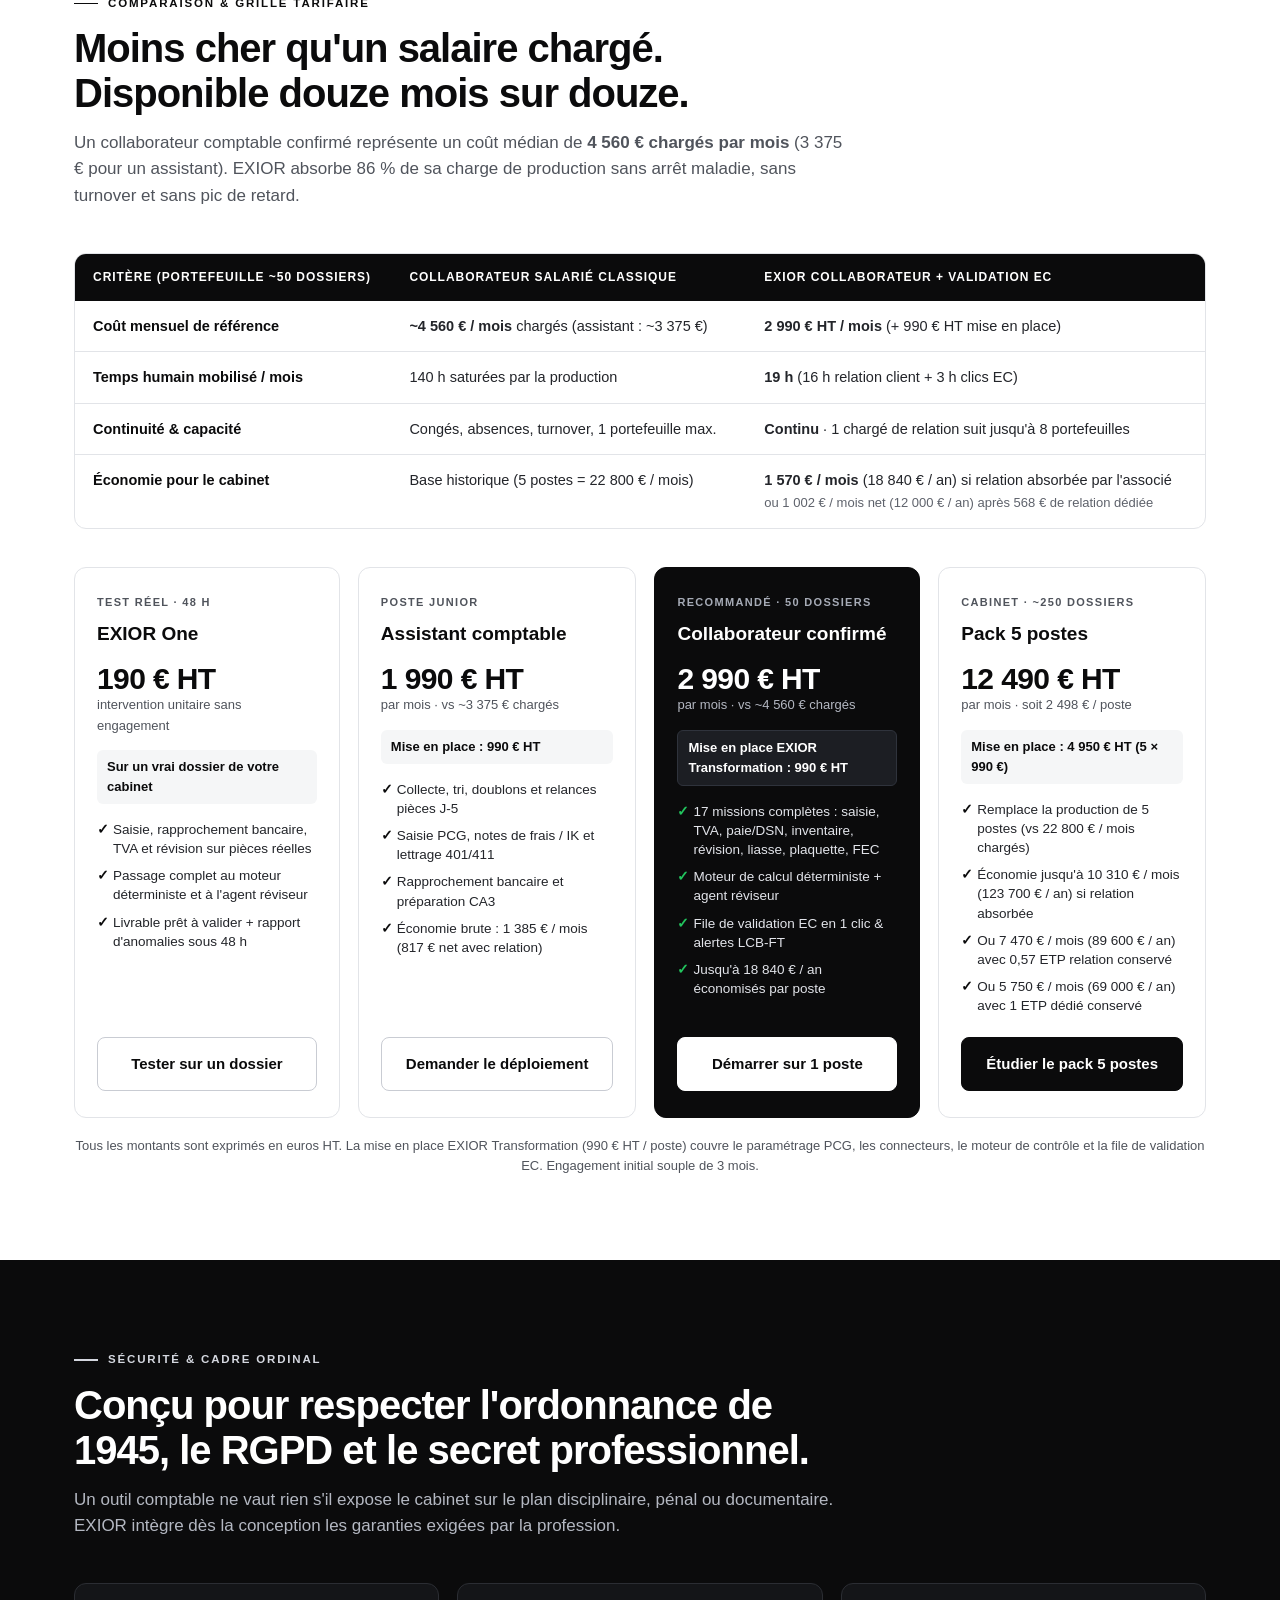
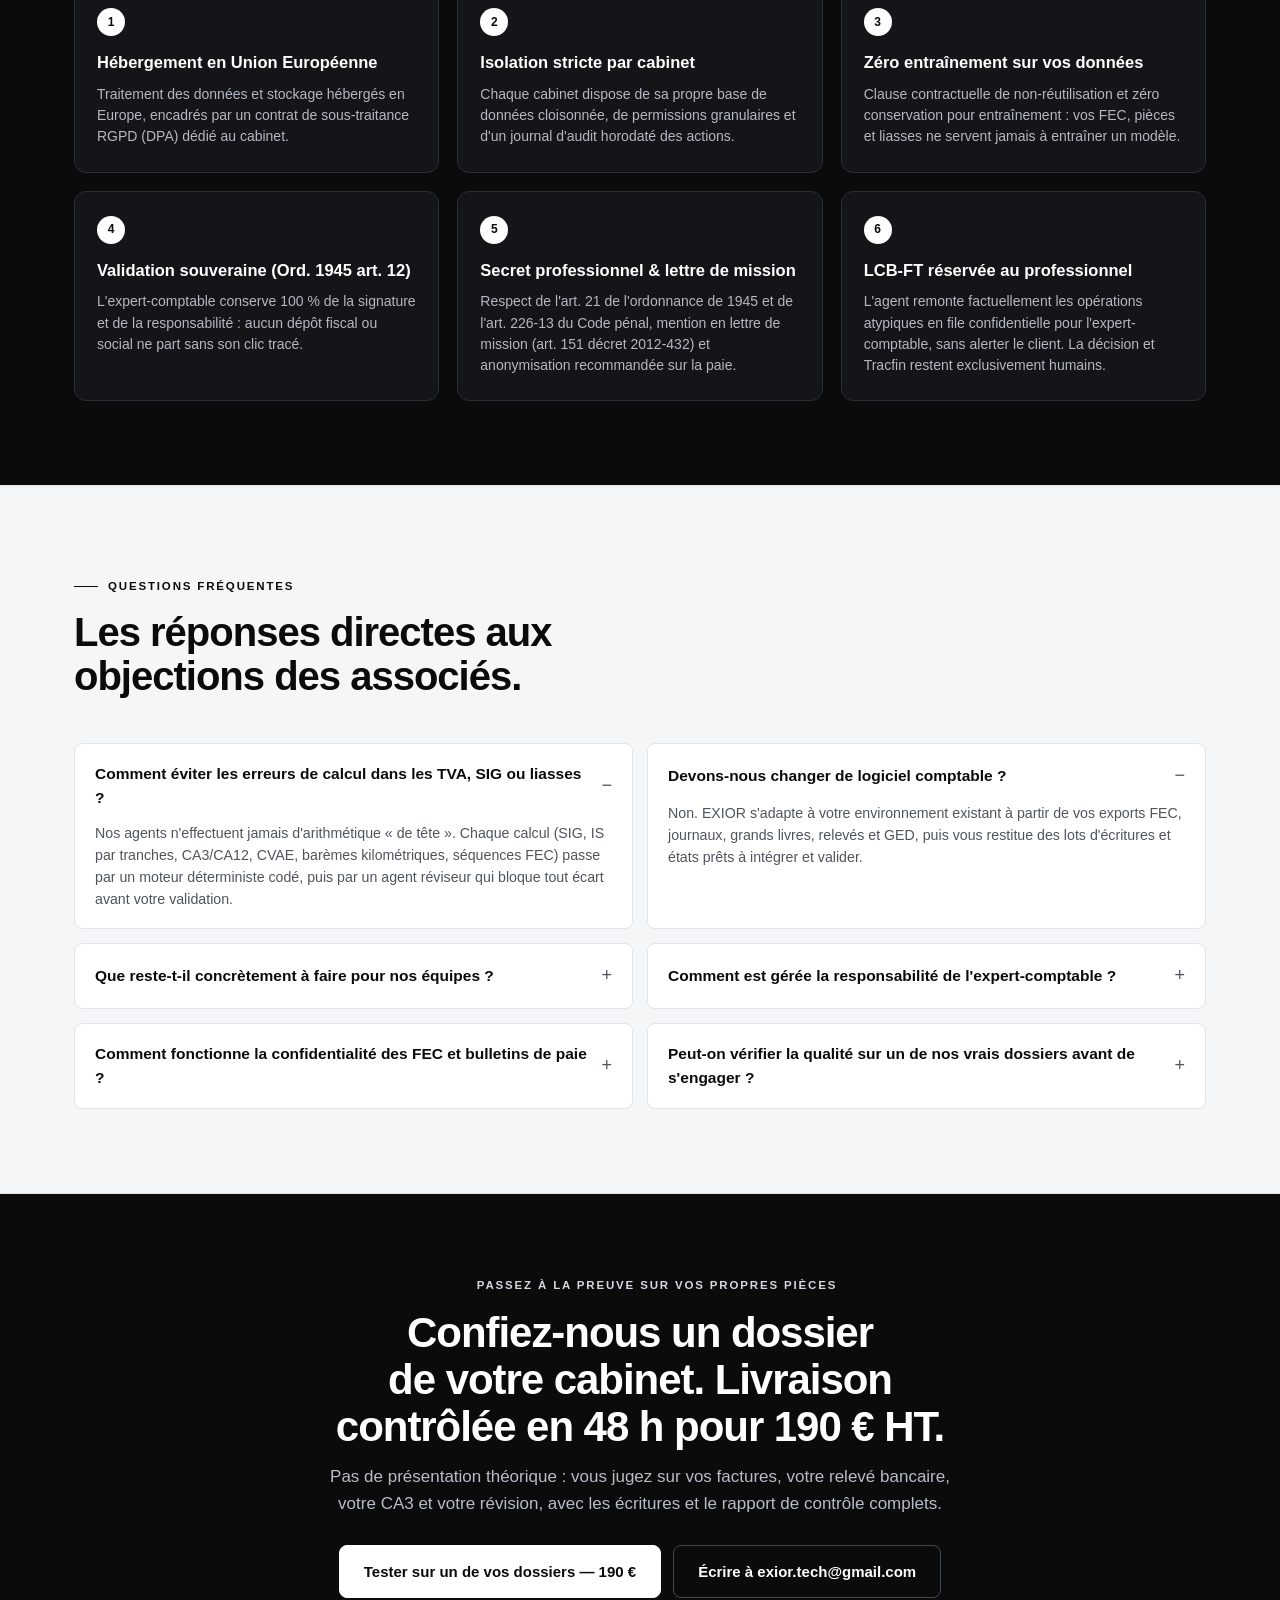
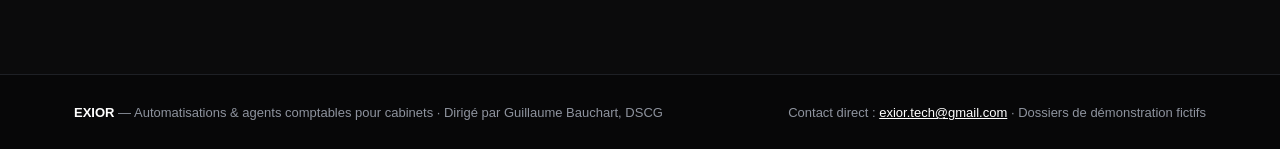
==== commit 16ced59a: "Peaufiner la typographie et la grille des onglets de démo" ====
--- a/index.html
+++ b/index.html
@@ -578,7 +578,7 @@
           <tbody>
             <tr>
               <td>Coût mensuel de référence</td>
-              <td><strong>~4 560 € / mois</strong> chargés (assistant : ~3 375 €)</td>
+              <td><strong>~4 560&nbsp;€ / mois</strong> chargés (assistant&nbsp;: ~3 375&nbsp;€)</td>
               <td><strong>2 990 € HT / mois</strong> (+ 990 € HT mise en place)</td>
             </tr>
             <tr>
--- a/styles.css
+++ b/styles.css
@@ -353,8 +353,8 @@
   margin-bottom: 24px;
 }
 .demo-tabs {
-  display: flex;
-  flex-wrap: wrap;
+  display: grid;
+  grid-template-columns: repeat(3, minmax(0, 1fr));
   gap: 8px;
   margin-bottom: 20px;
 }
@@ -657,8 +657,9 @@
   font-size: 30px;
   font-weight: 700;
   color: var(--ink);
-  letter-spacing: -0.03em;
+  letter-spacing: -0.02em;
   line-height: 1.1;
+  white-space: nowrap;
 }
 .price-card.featured .price-amount { color: #FFFFFF; }
 .price-unit {
@@ -884,6 +885,7 @@
   .am-arrow { text-align: center; font-size: 14px; font-weight: 700; color: var(--mute); line-height: 1; }
   .am-agents { display: grid; grid-template-columns: 1fr 1fr; gap: 6px; margin-top: 8px; }
   .am-agent { background: #FFFFFF; border: 1px solid #D6D9DF; border-radius: 6px; padding: 7px 8px; font-size: 12px; font-weight: 600; color: var(--ink); }
+  .demo-tabs { grid-template-columns: repeat(2, minmax(0, 1fr)); }
   .cmp-table { font-size: 12.5px; }
   .cmp-table th, .cmp-table td { padding: 10px 10px; }
 }
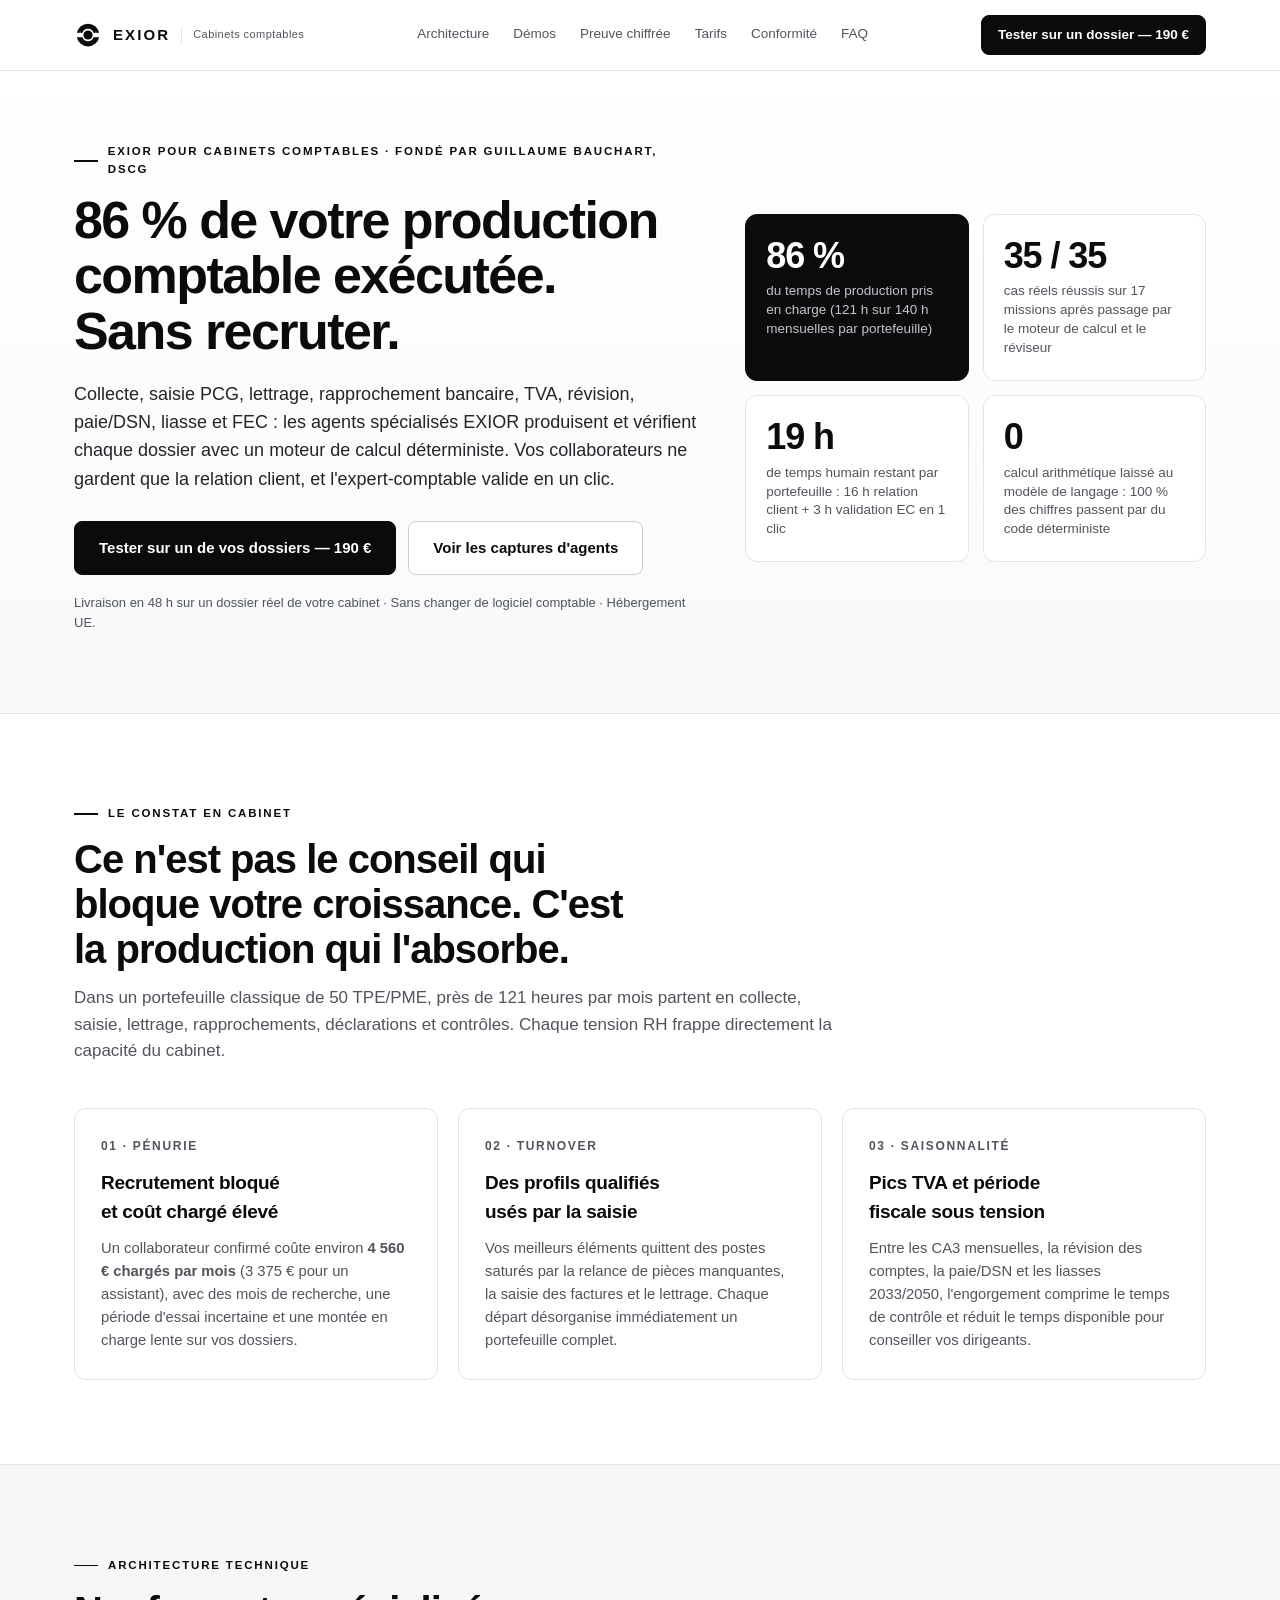
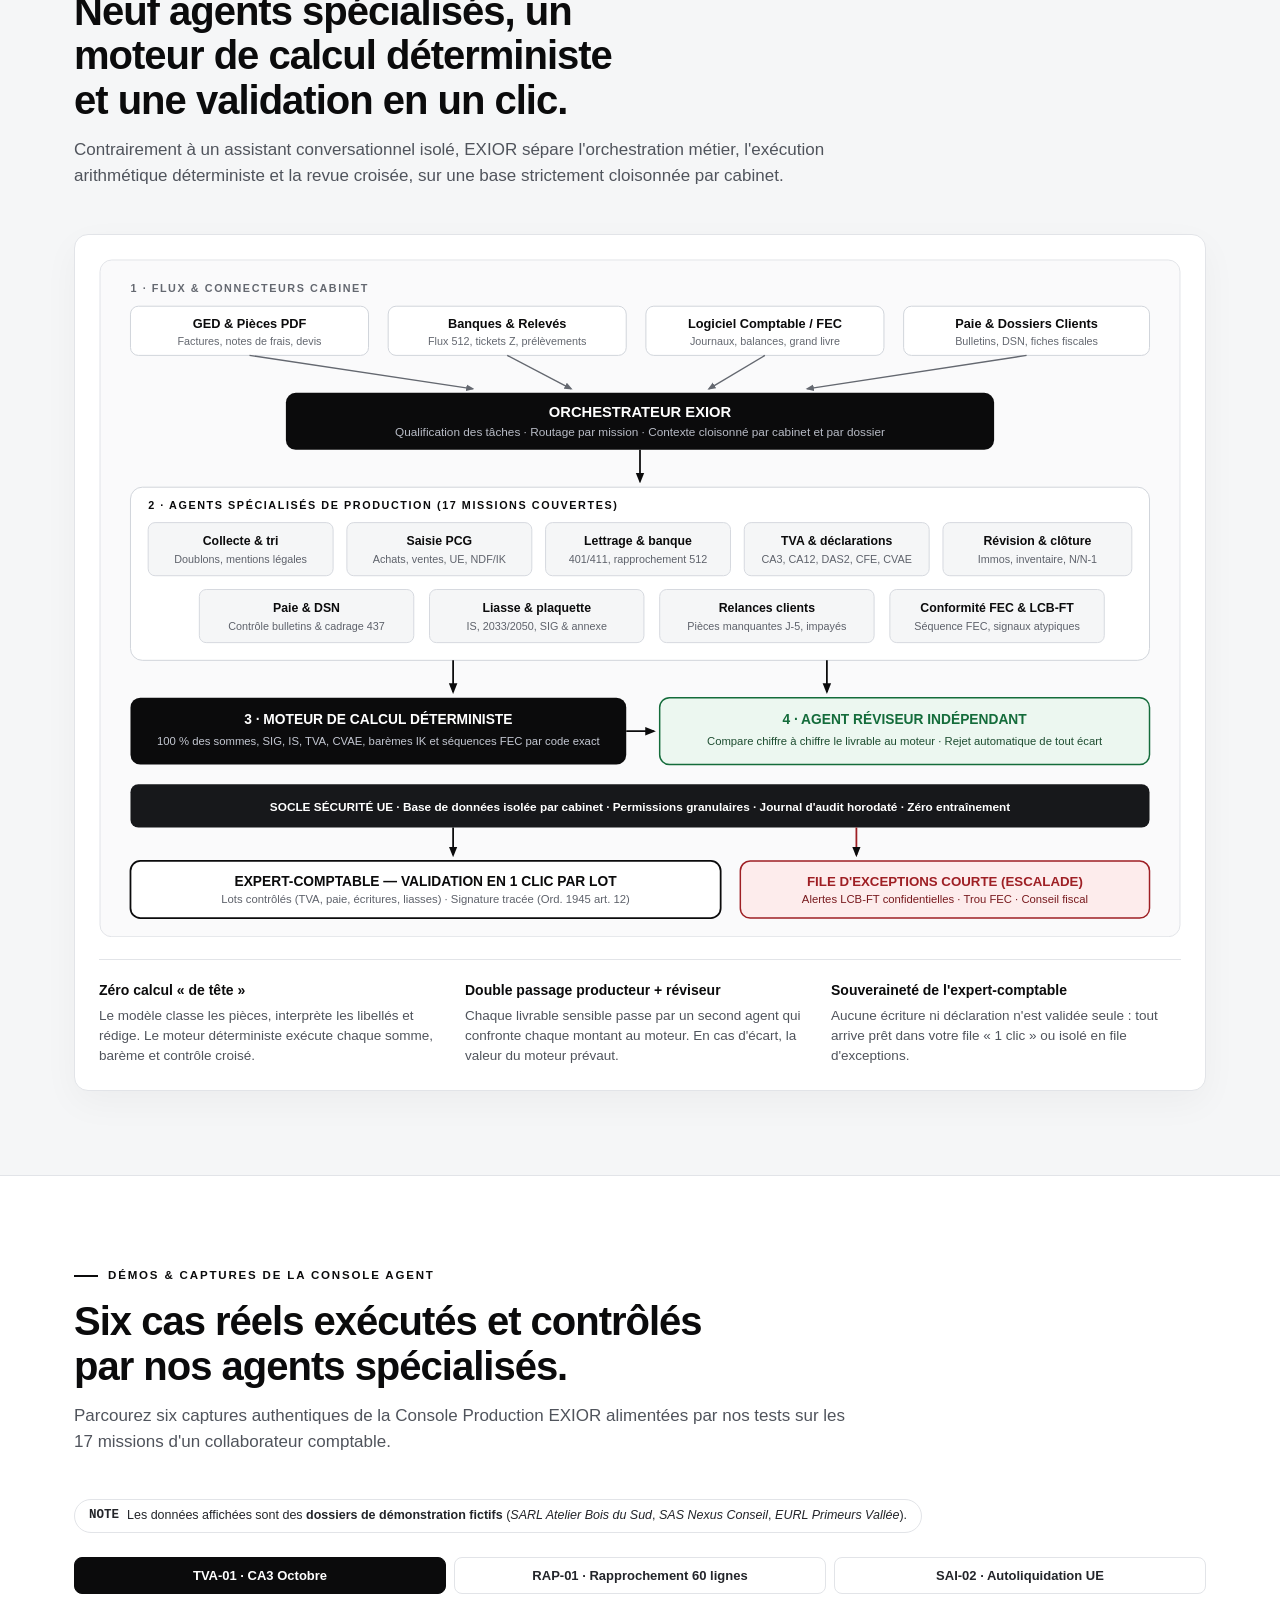
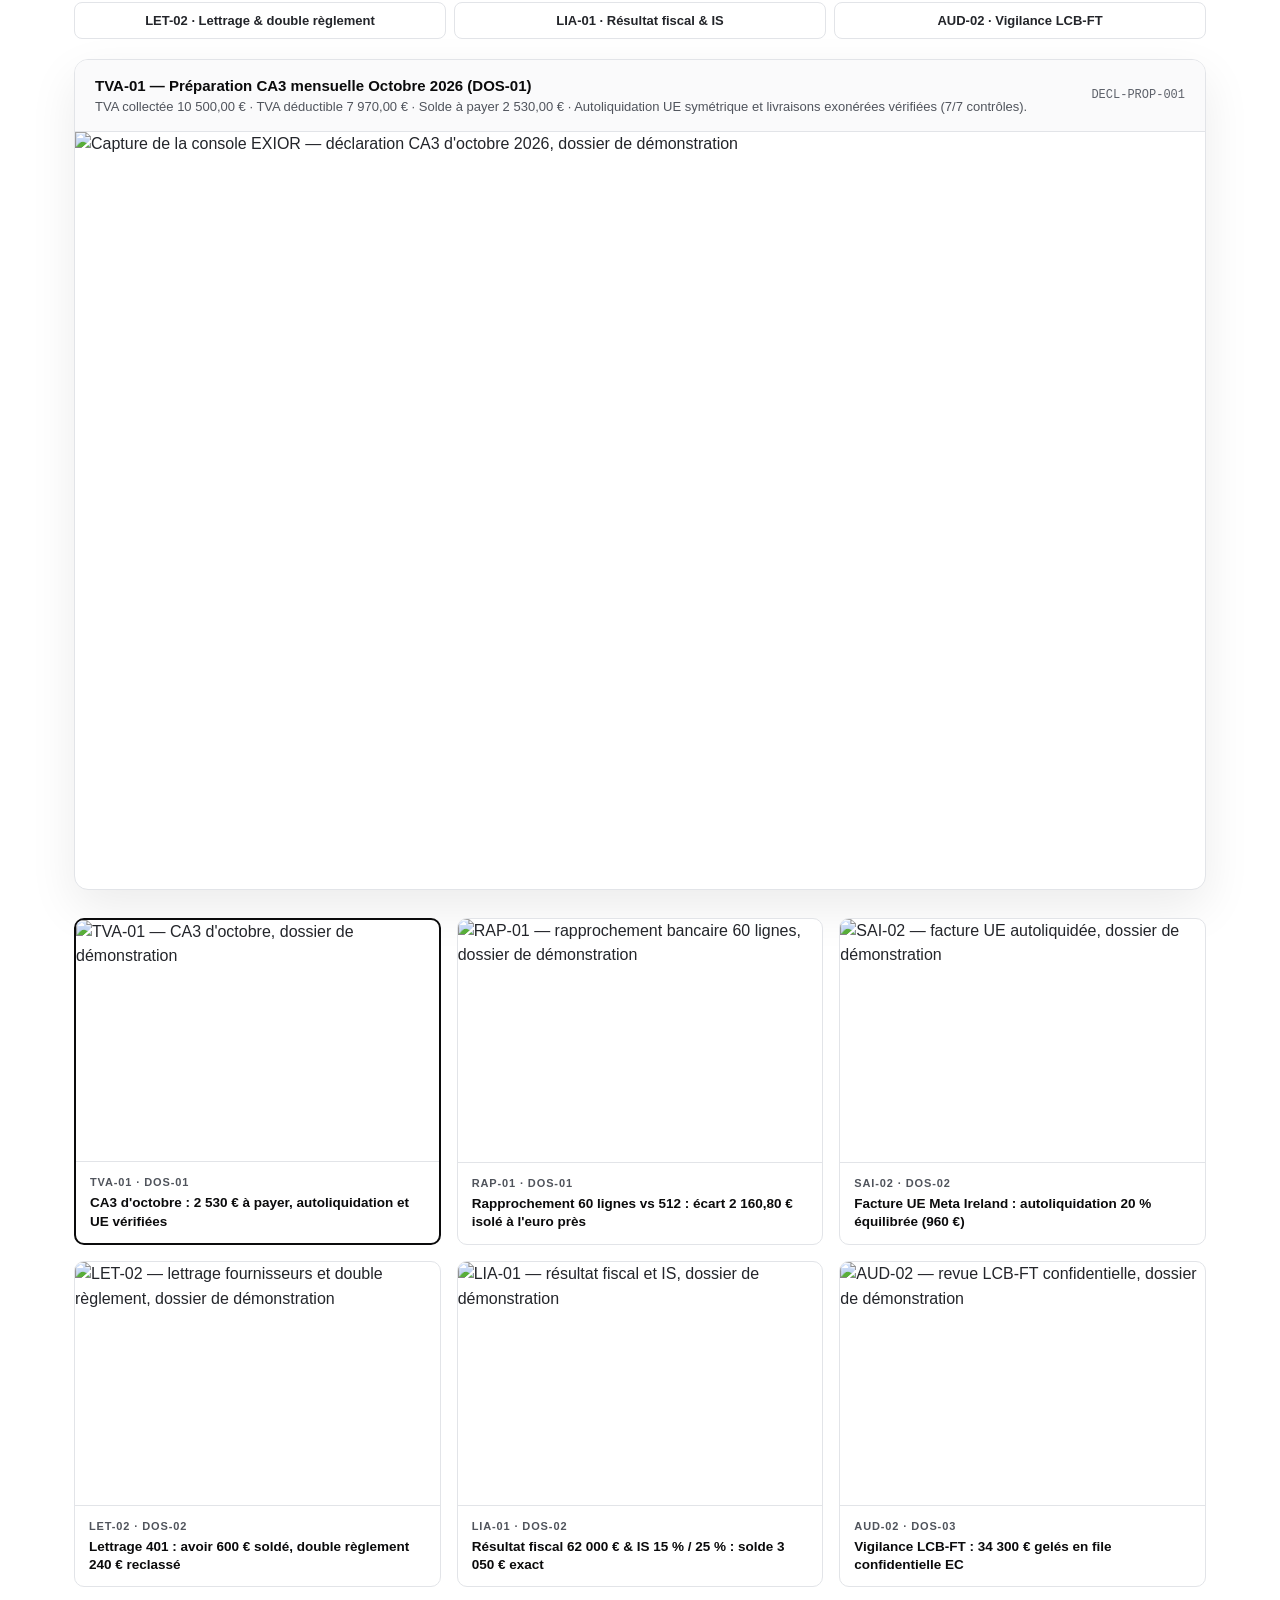
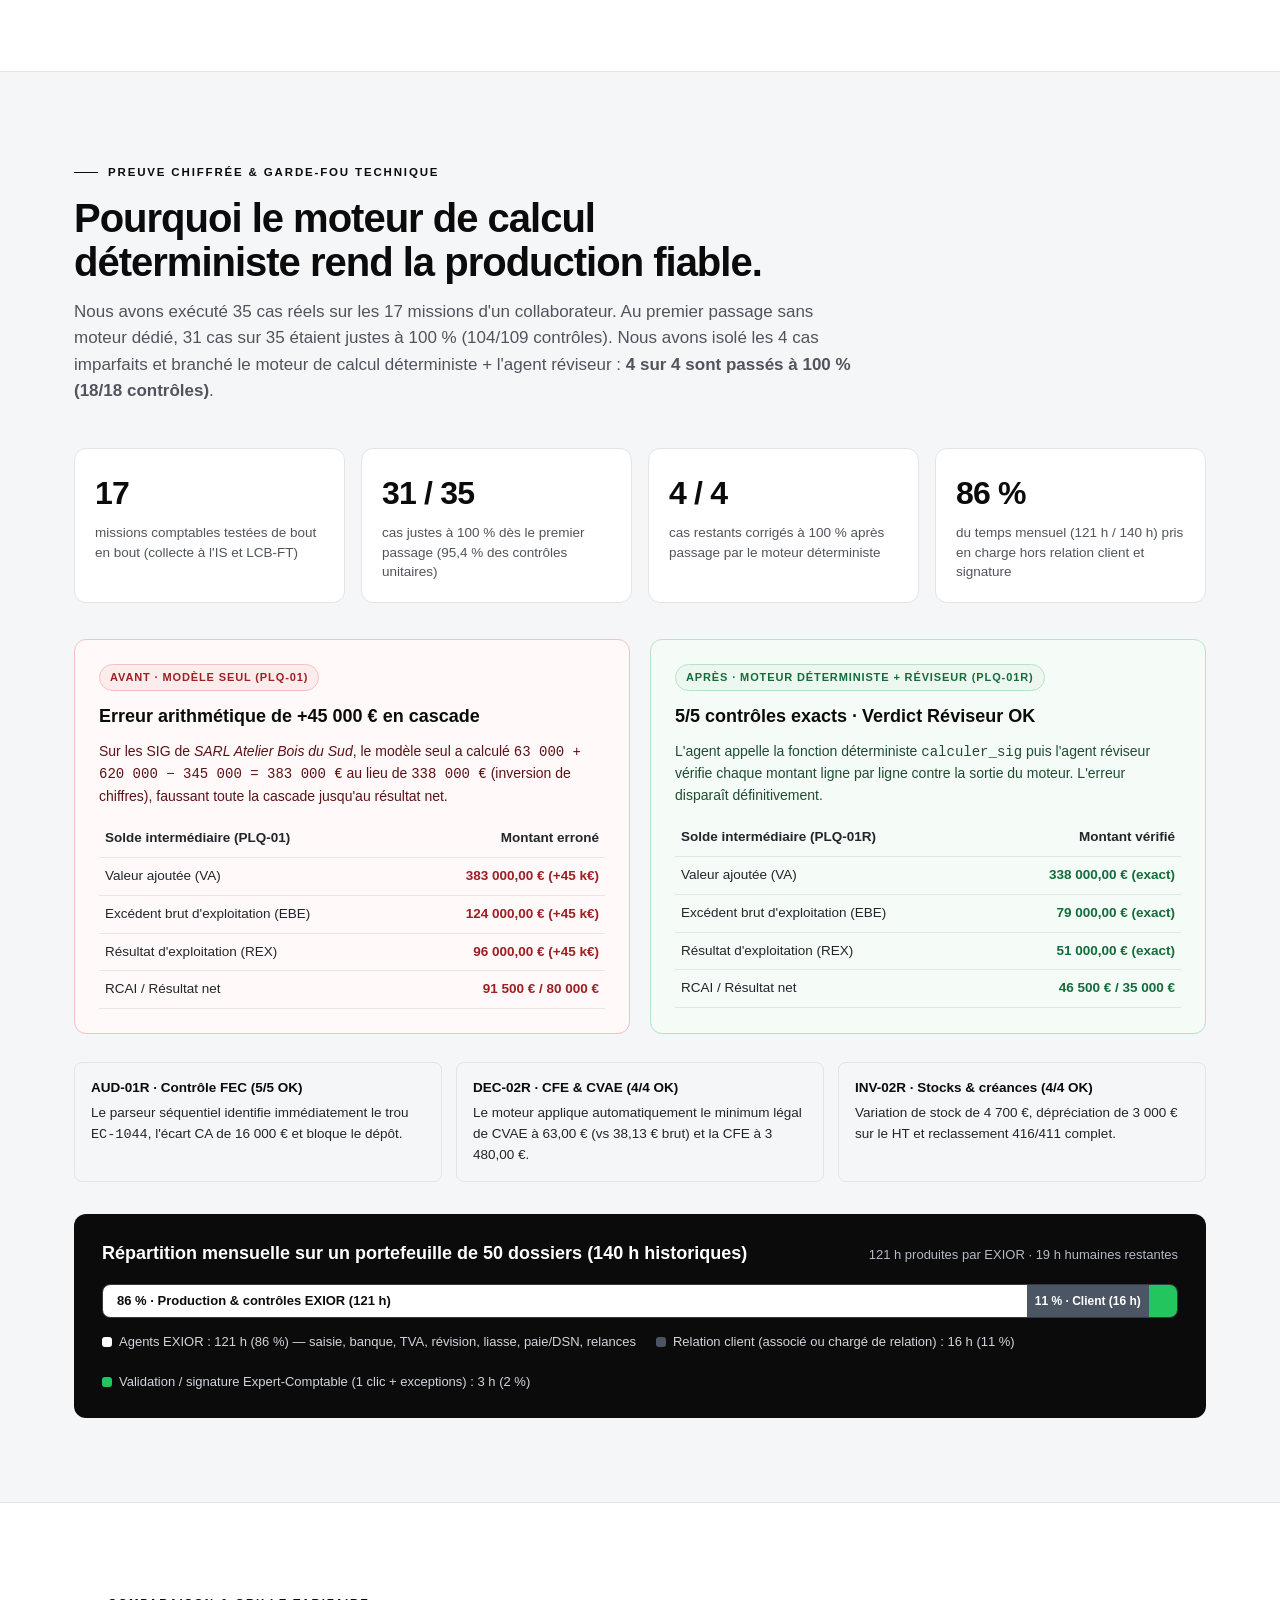
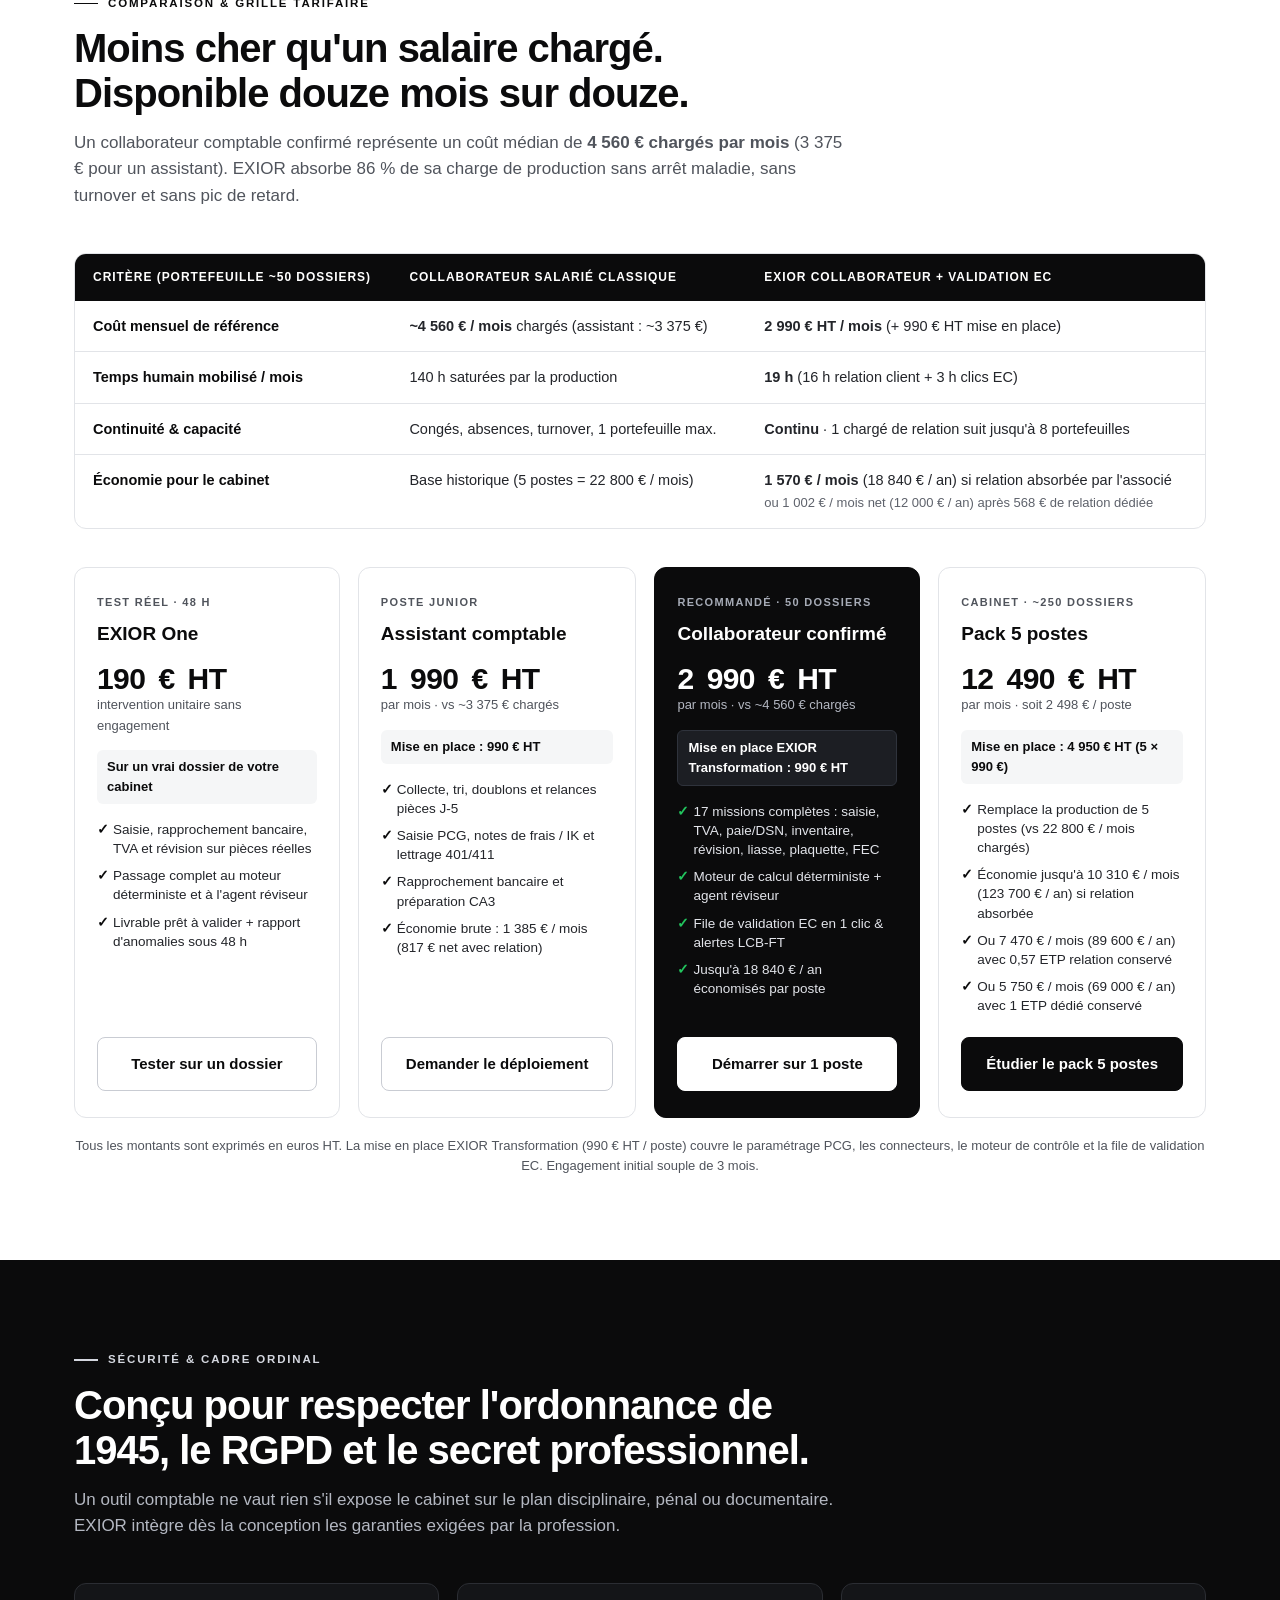
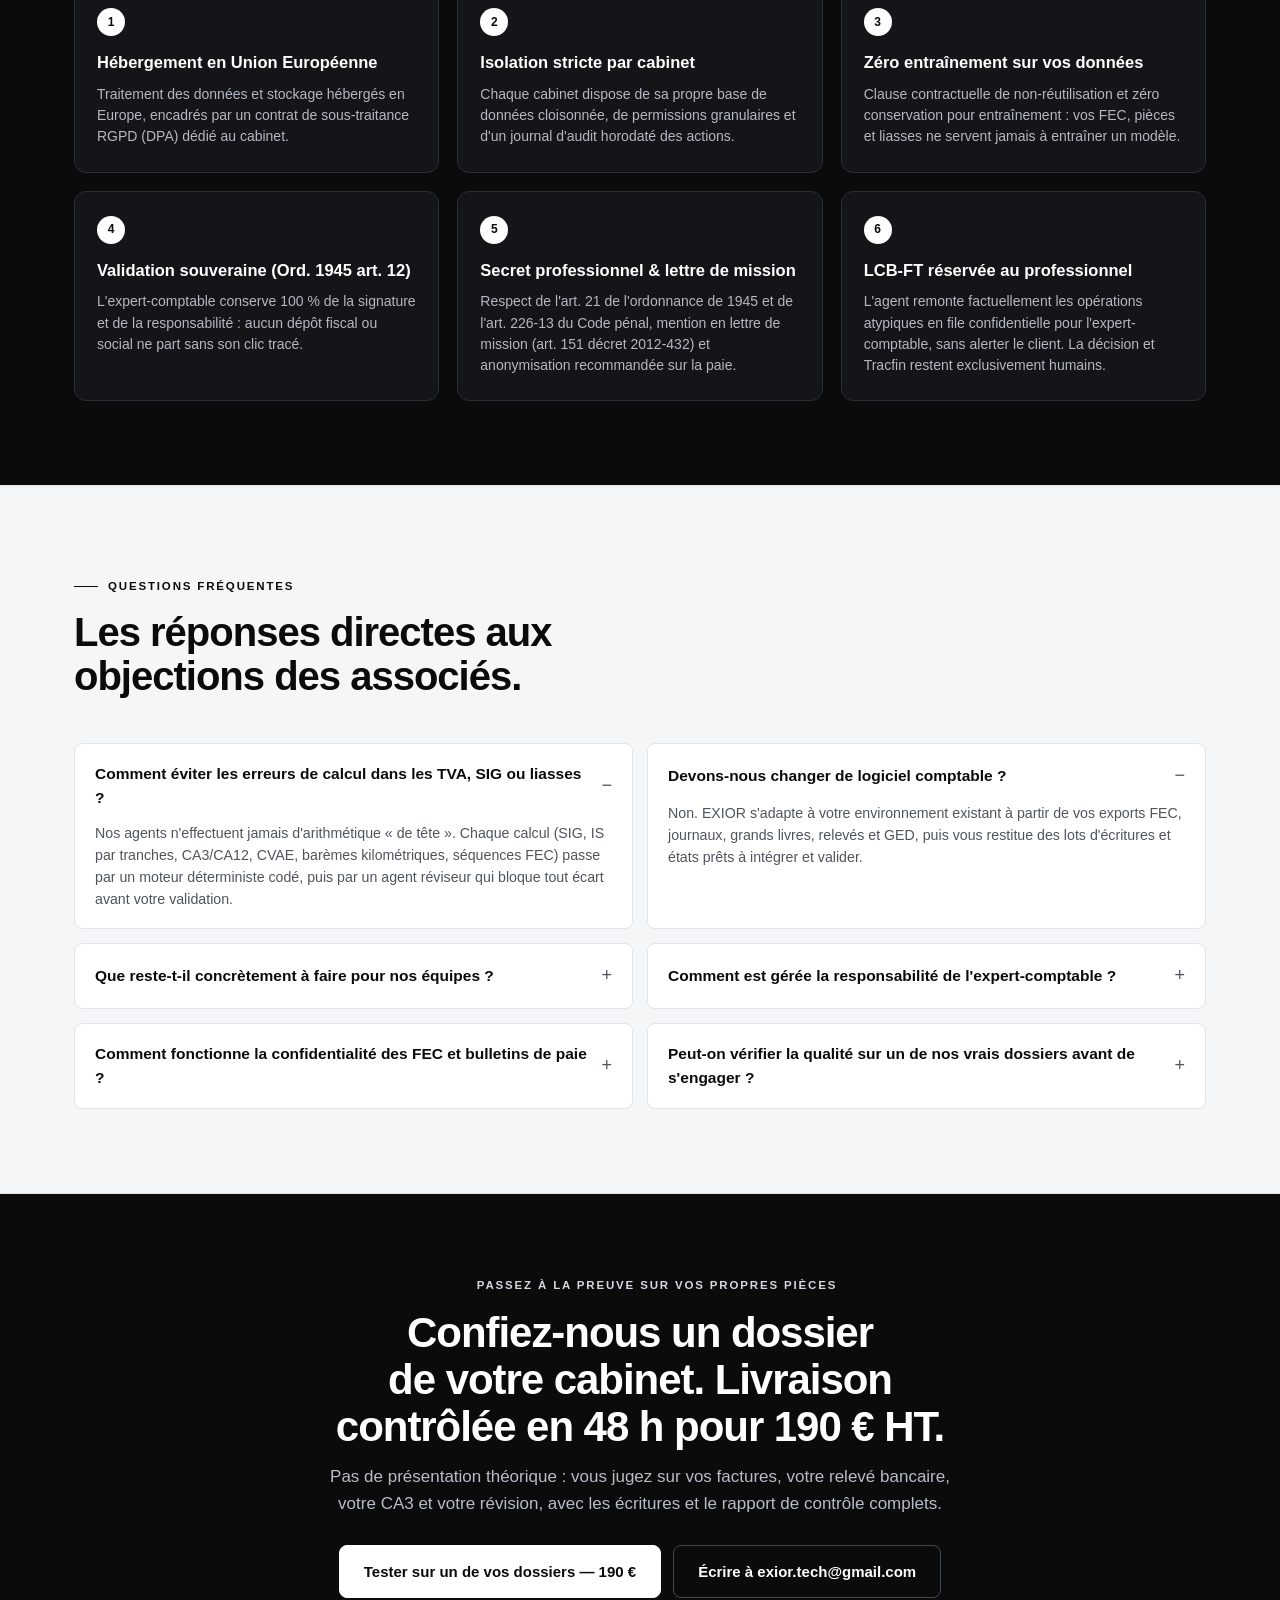
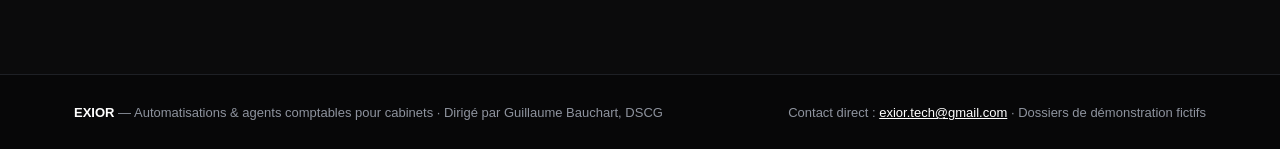
==== commit 158e14e2: "Corriger l'écart visuel des milliers sur les tarifs" ====
--- a/index.html
+++ b/index.html
@@ -605,7 +605,7 @@
           <div>
             <div class="price-tag">Test réel · 48 h</div>
             <h3>EXIOR One</h3>
-            <div class="price-amount">190 € HT</div>
+            <div class="price-amount">190&nbsp;€ HT</div>
             <div class="price-unit">intervention unitaire sans engagement</div>
             <div class="price-setup">Sur un vrai dossier de votre cabinet</div>
             <ul class="price-list">
@@ -621,7 +621,7 @@
           <div>
             <div class="price-tag">Poste Junior</div>
             <h3>Assistant comptable</h3>
-            <div class="price-amount">1 990 € HT</div>
+            <div class="price-amount">1&nbsp;990&nbsp;€ HT</div>
             <div class="price-unit">par mois · vs ~3 375 € chargés</div>
             <div class="price-setup">Mise en place : 990 € HT</div>
             <ul class="price-list">
@@ -638,7 +638,7 @@
           <div>
             <div class="price-tag">Recommandé · 50 dossiers</div>
             <h3>Collaborateur confirmé</h3>
-            <div class="price-amount">2 990 € HT</div>
+            <div class="price-amount">2&nbsp;990&nbsp;€ HT</div>
             <div class="price-unit">par mois · vs ~4 560 € chargés</div>
             <div class="price-setup">Mise en place EXIOR Transformation : 990 € HT</div>
             <ul class="price-list">
@@ -655,7 +655,7 @@
           <div>
             <div class="price-tag">Cabinet · ~250 dossiers</div>
             <h3>Pack 5 postes</h3>
-            <div class="price-amount">12 490 € HT</div>
+            <div class="price-amount">12&nbsp;490&nbsp;€ HT</div>
             <div class="price-unit">par mois · soit 2 498 € / poste</div>
             <div class="price-setup">Mise en place : 4 950 € HT (5 × 990 €)</div>
             <ul class="price-list">
--- a/styles.css
+++ b/styles.css
@@ -660,6 +660,8 @@
   letter-spacing: -0.02em;
   line-height: 1.1;
   white-space: nowrap;
+  font-variant-numeric: lining-nums;
+  word-spacing: 0.18em;
 }
 .price-card.featured .price-amount { color: #FFFFFF; }
 .price-unit {
